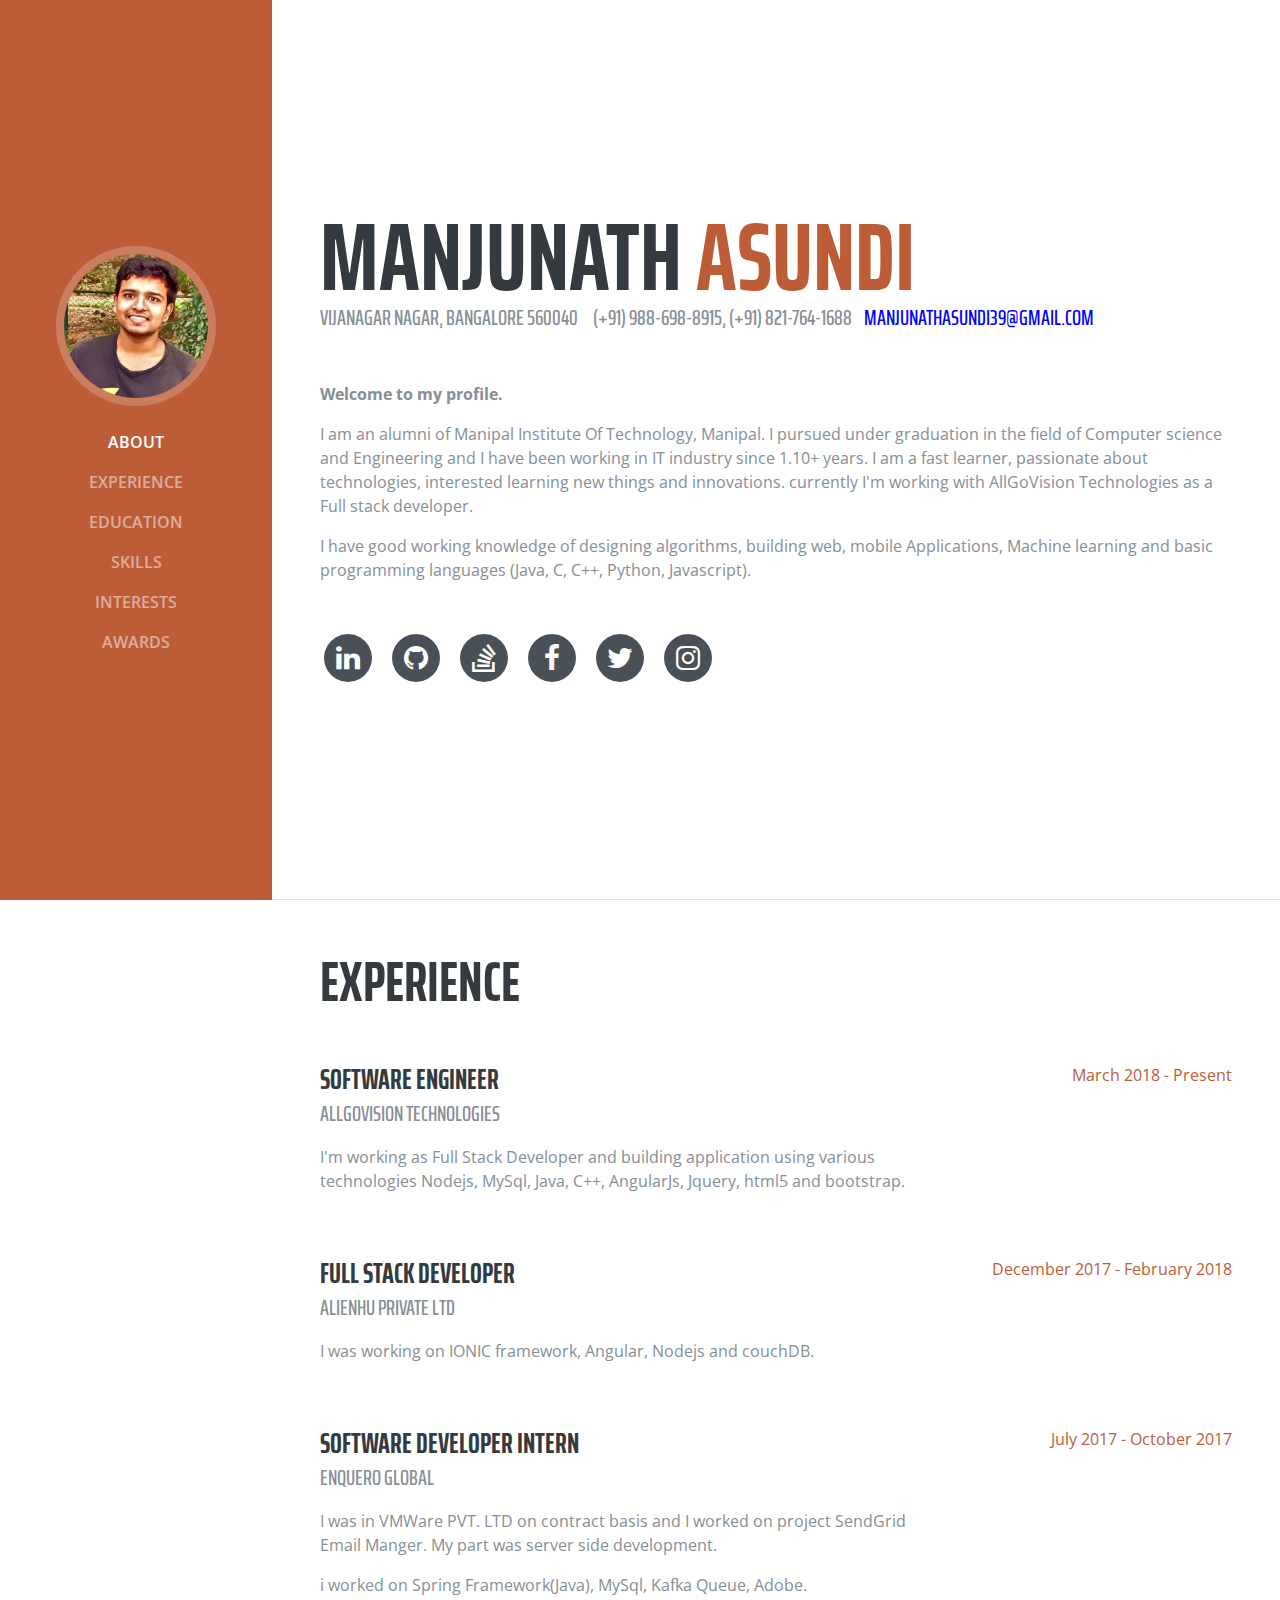
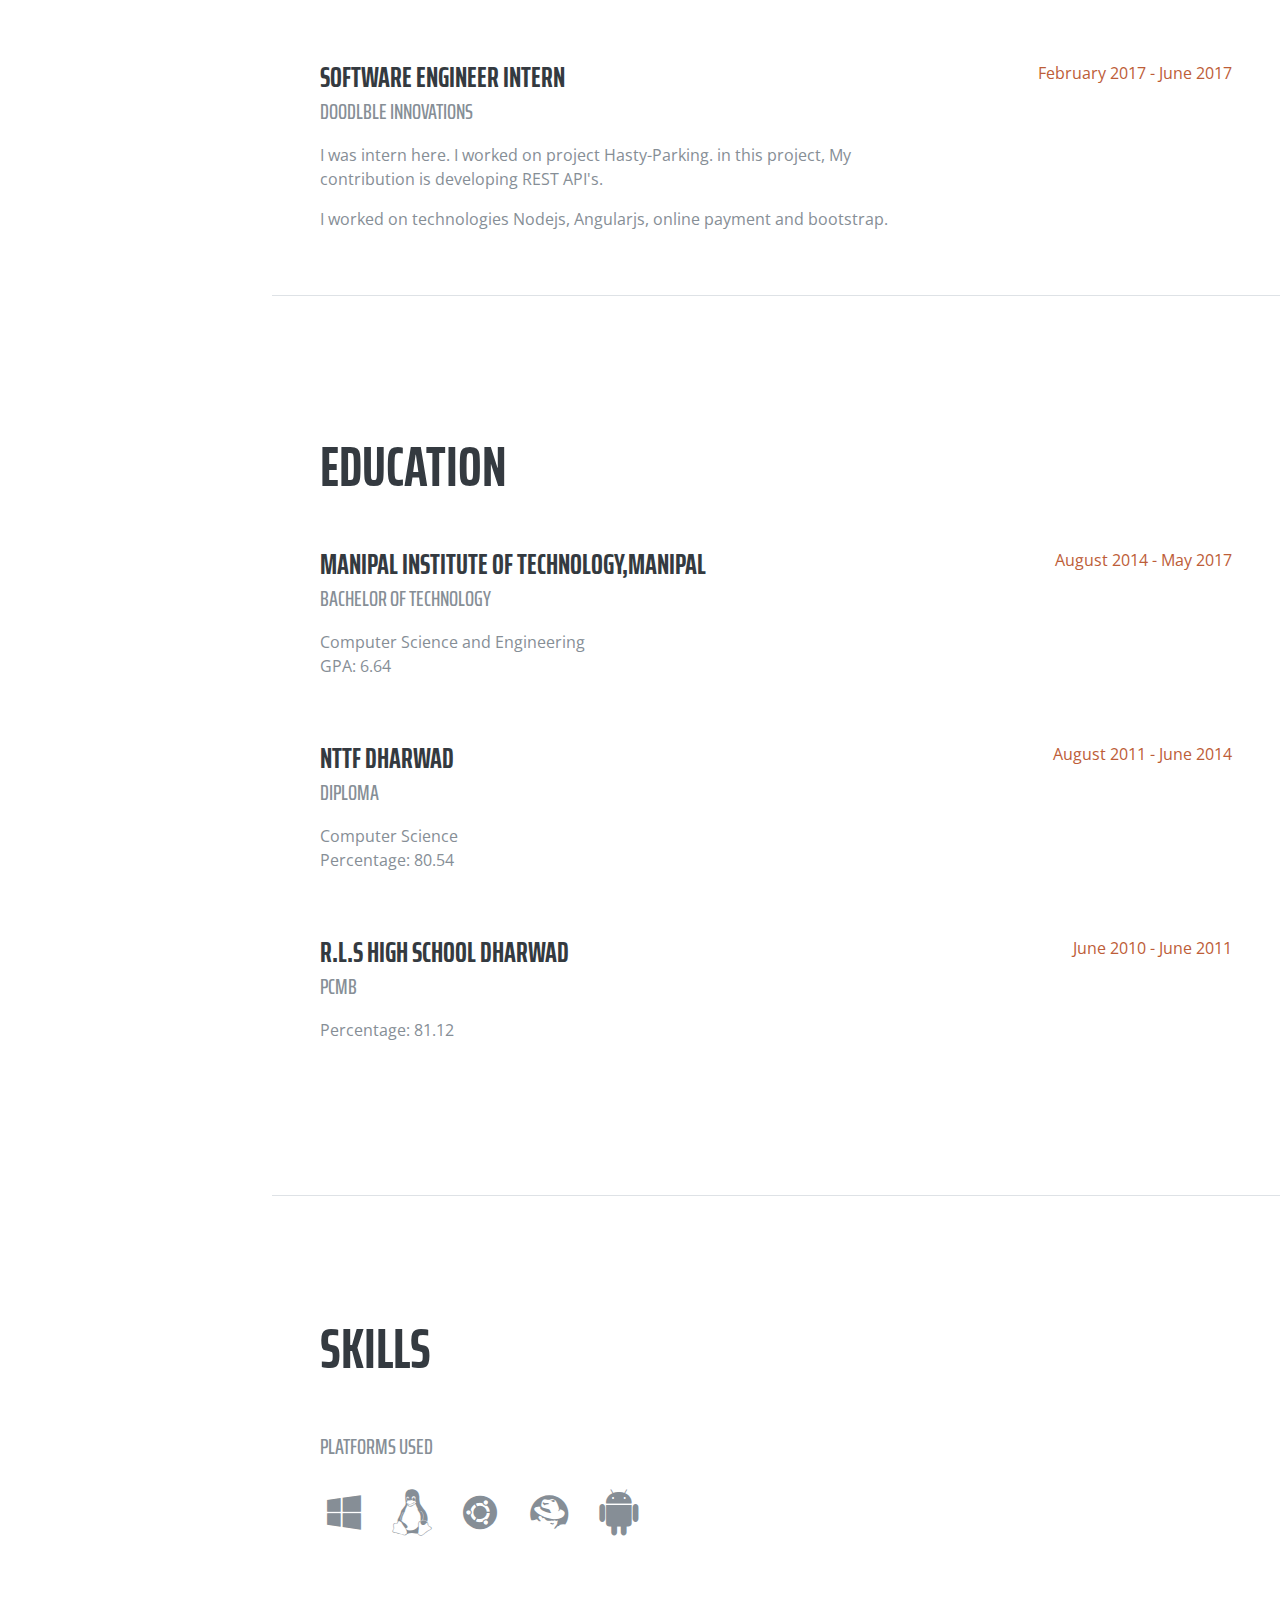
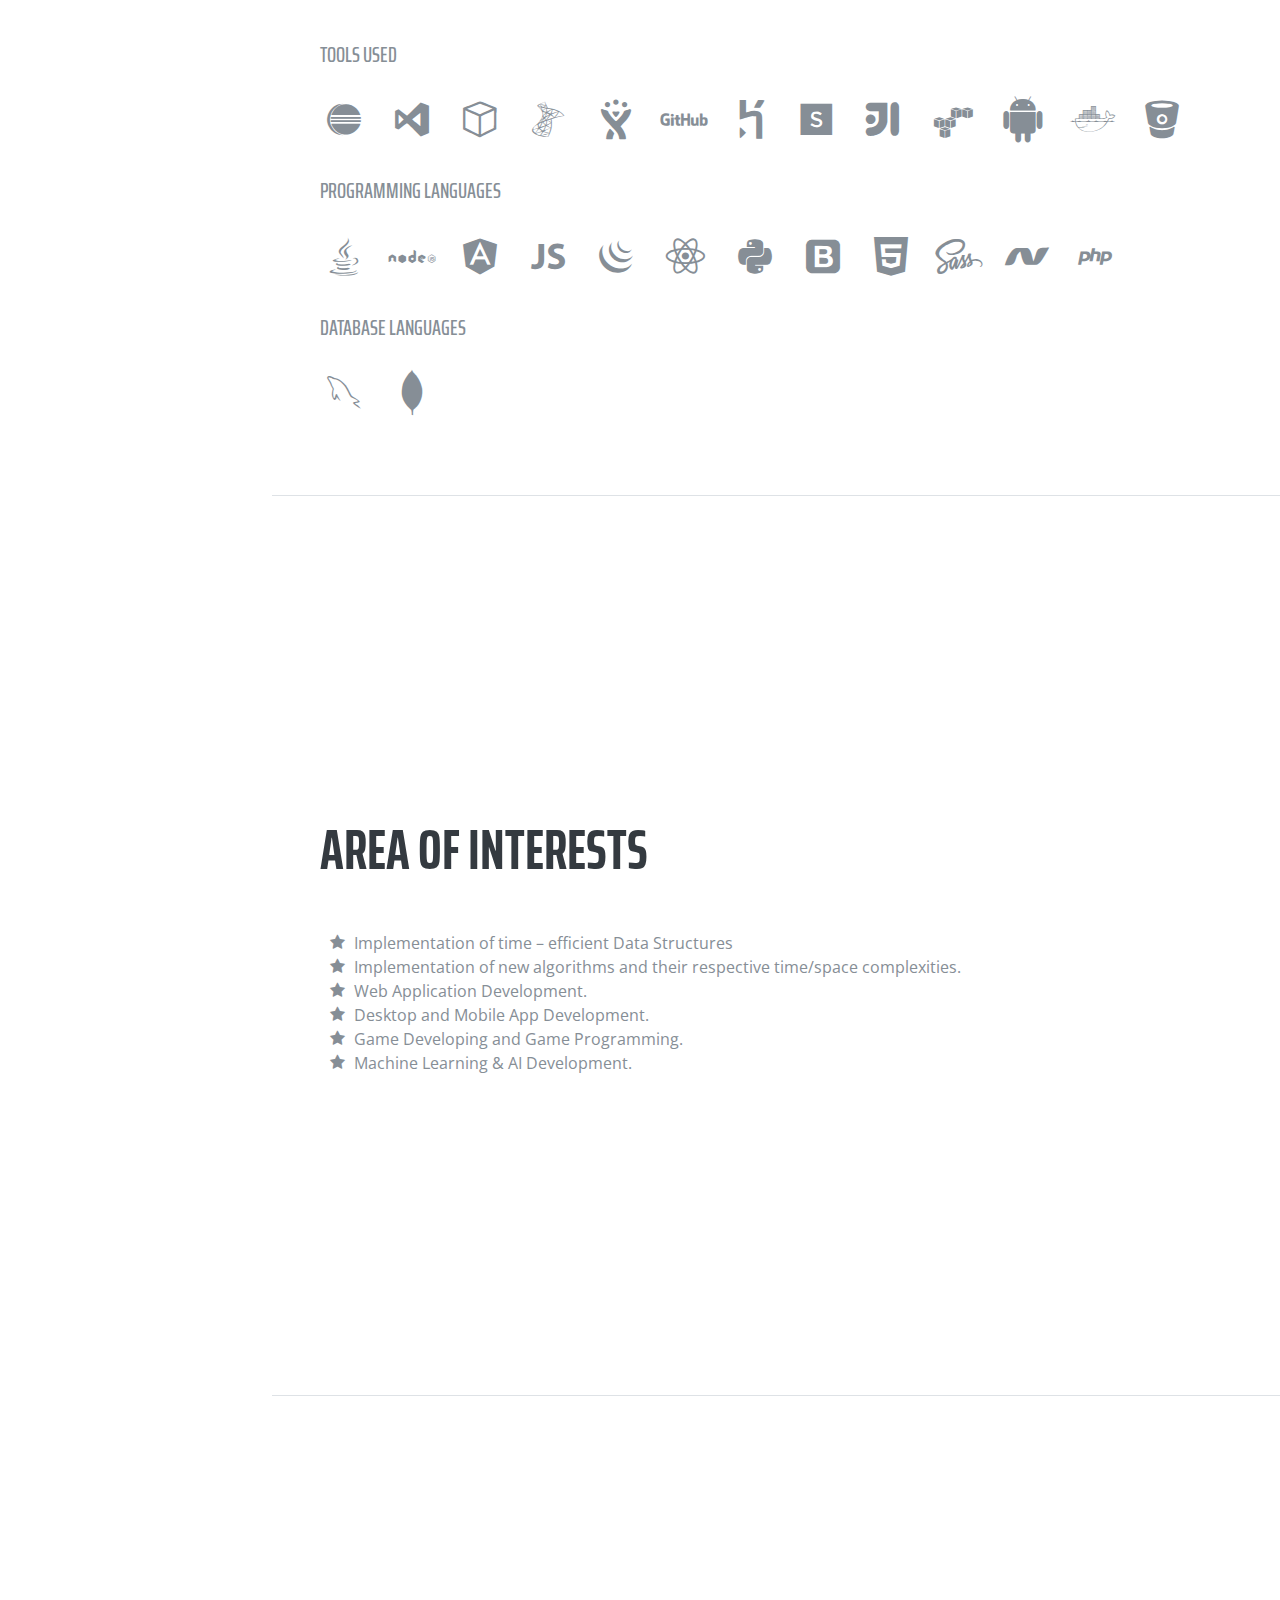
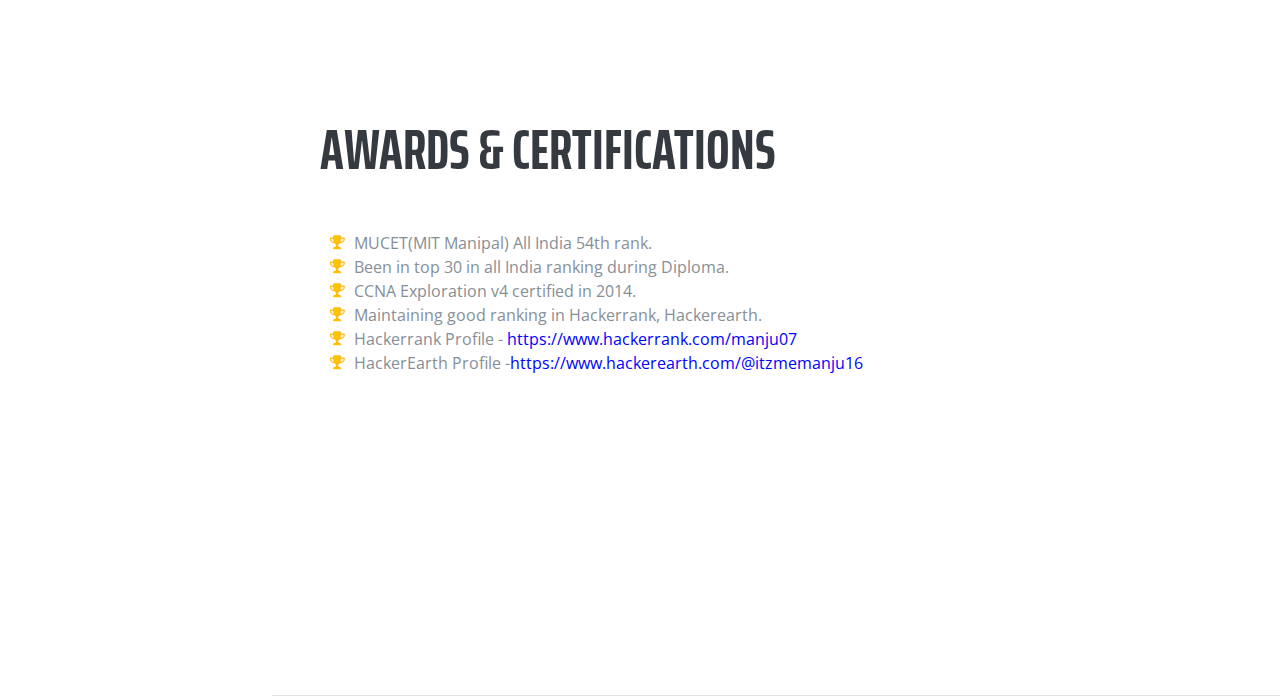
==== index.html @ 839fd89c "Introduction modification." ====
<!DOCTYPE html>
<html lang="en">

<head>

  <meta charset="utf-8">
  <meta name="viewport" content="width=device-width, initial-scale=1, shrink-to-fit=no">
  <meta name="description" content="">
  <meta name="author" content="">

  <title>Manjunath - Asundi</title>
  <link rel="shortcut icon" type="image/x-icon" href="images/profile.jpg" />
  <!-- Bootstrap core CSS -->
  <link href="vendor/bootstrap/css/bootstrap.min.css" rel="stylesheet">

  <!-- Custom fonts for this template -->
  <link href="https://fonts.googleapis.com/css?family=Saira+Extra+Condensed:100,200,300,400,500,600,700,800,900" rel="stylesheet">
  <link href="https://fonts.googleapis.com/css?family=Open+Sans:300,300i,400,400i,600,600i,700,700i,800,800i" rel="stylesheet">
  <link href="vendor/font-awesome/css/font-awesome.min.css" rel="stylesheet">
  <link href="vendor/devicons/css/devicons.min.css" rel="stylesheet">
  <link href="vendor/simple-line-icons/css/simple-line-icons.css" rel="stylesheet">

  <!-- Custom styles for this template -->
  <link href="css/resume.min.css" rel="stylesheet">

</head>

<body id="page-top">

  <nav class="navbar navbar-expand-lg navbar-dark bg-primary fixed-top" id="sideNav">
    <a class="navbar-brand js-scroll-trigger" href="#page-top">

      <span class="d-none d-lg-block">
        <img class="img-fluid img-profile rounded-circle mx-auto mb-2" src="images/profile.jpg" alt="">
      </span>
    </a>
    <button class="navbar-toggler" type="button" data-toggle="collapse" data-target="#navbarSupportedContent" aria-controls="navbarSupportedContent"
      aria-expanded="false" aria-label="Toggle navigation">
      <span class="navbar-toggler-icon"></span>
    </button>
    <div class="collapse navbar-collapse" id="navbarSupportedContent">
      <ul class="navbar-nav">
        <li class="nav-item">
          <a class="nav-link js-scroll-trigger" href="#about">About</a>
        </li>
        <li class="nav-item">
          <a class="nav-link js-scroll-trigger" href="#experience">Experience</a>
        </li>
        <li class="nav-item">
          <a class="nav-link js-scroll-trigger" href="#education">Education</a>
        </li>
        <li class="nav-item">
          <a class="nav-link js-scroll-trigger" href="#skills">Skills</a>
        </li>
        <li class="nav-item">
          <a class="nav-link js-scroll-trigger" href="#interests">Interests</a>
        </li>
        <li class="nav-item">
          <a class="nav-link js-scroll-trigger" href="#awards">Awards</a>
        </li>
      </ul>
    </div>
  </nav>

  <div class="container-fluid p-0">

    <section class="resume-section p-3 p-lg-5 d-flex d-column" id="about">
      <div class="my-auto">
        <h1 class="mb-0">Manjunath
          <span class="text-primary">Asundi</span>
        </h1>
        <div class="subheading mb-5">Vijanagar Nagar, Bangalore 560040 &nbsp;&nbsp;&nbsp; (+91) 988-698-8915, (+91) 821-764-1688
          <a href="mailto:manjunathasundi39@gmail.com">&nbsp;&nbsp;&nbsp;manjunathasundi39@gmail.com</a>
        </div>
        <p class="mb-3">
          <b> Welcome to my profile.</b>
        </p>
        <p class="mb-3">I am an alumni of Manipal Institute Of Technology, Manipal. I pursued under graduation in the field of Computer science and
          Engineering and I have been working in IT industry since 1.10+ years. I am a fast learner, passionate
          about technologies, interested learning new things and innovations. currently I'm working with AllGoVision Technologies
          as a Full stack developer.
        </p>
        <p class="mb-5">I have good working knowledge of designing algorithms, building web, mobile Applications, Machine learning and
          basic programming languages (Java, C, C++, Python, Javascript).
        </p>

        <ul class="list-inline list-social-icons mb-0">
          <li class="list-inline-item">
            <a href="https://www.linkedin.com/in/manju07/" target="_blank">
              <span class="fa-stack fa-lg">
                <i class="fa fa-circle fa-stack-2x"></i>
                <i class="fa fa-linkedin fa-stack-1x fa-inverse"></i>
              </span>
            </a>
          </li>
          <li class="list-inline-item">
            <a href="https://github.com/manju07/" target="_blank">
              <span class="fa-stack fa-lg">
                <i class="fa fa-circle fa-stack-2x"></i>
                <i class="fa fa-github fa-stack-1x fa-inverse"></i>
              </span>
            </a>
          </li>
          <li class="list-inline-item">
            <a href="https://stackoverflow.com/users/4726362/manjunath-asundi" target="_blank">
              <span class="fa-stack fa-lg">
                <i class="fa fa-circle fa-stack-2x"></i>
                <i class="fa fa-stack-overflow fa-stack-1x fa-inverse"></i>
              </span>
            </a>
          </li>
          <li class="list-inline-item">
            <a href="https://www.facebook.com/manju.asundi.07" target="_blank">
              <span class="fa-stack fa-lg">
                <i class="fa fa-circle fa-stack-2x"></i>
                <i class="fa fa-facebook fa-stack-1x fa-inverse"></i>
              </span>
            </a>
          </li>
          <li class="list-inline-item">
            <a href="https://twitter.com/itzmemanju16" target="_blank">
              <span class="fa-stack fa-lg">
                <i class="fa fa-circle fa-stack-2x"></i>
                <i class="fa fa-twitter fa-stack-1x fa-inverse"></i>
              </span>
            </a>
          </li>

          <li class="list-inline-item">
            <a href="https://www.instagram.com/itzmemanju.07" target="_blank">
              <span class="fa-stack fa-lg">
                <i class="fa fa-circle fa-stack-2x"></i>
                <i class="fa fa-instagram fa-stack-1x fa-inverse"></i>
              </span>
            </a>
          </li>
        </ul>
      </div>
    </section>

    <section class="resume-section p-3 p-lg-5 d-flex flex-column" id="experience">
      <div class="my-auto">
        <h2 class="mb-5">Experience</h2>

        <div class="resume-item d-flex flex-column flex-md-row mb-5">
          <div class="resume-content mr-auto">
            <h3 class="mb-0">Software Engineer</h3>
            <div class="subheading mb-3">AllGoVision Technologies</div>
            <p> I'm working as Full Stack Developer and building application using various technologies Nodejs, MySql, Java,
              C++, AngularJs, Jquery, html5 and bootstrap.
            </p>
          </div>
          <div class="resume-date text-md-right">
            <span class="text-primary">March 2018 - Present</span>
          </div>
        </div>

        <div class="resume-item d-flex flex-column flex-md-row mb-5">
          <div class="resume-content mr-auto">
            <h3 class="mb-0">Full Stack Developer</h3>
            <div class="subheading mb-3">AlienHU Private Ltd</div>
            <p>I was working on IONIC framework, Angular, Nodejs and couchDB. </p>
          </div>
          <div class="resume-date text-md-right">
            <span class="text-primary">December 2017 - February 2018</span>
          </div>
        </div>

        <div class="resume-item d-flex flex-column flex-md-row mb-5">
          <div class="resume-content mr-auto">
            <h3 class="mb-0">Software Developer Intern</h3>
            <div class="subheading mb-3">Enquero Global</div>
            <p>I was in VMWare PVT. LTD on contract basis and I worked on project SendGrid Email Manger. My part was server
              side development.</p>
            <p> i worked on Spring Framework(Java), MySql, Kafka Queue, Adobe.</p>
          </div>
          <div class="resume-date text-md-right">
            <span class="text-primary">July 2017 - October 2017</span>
          </div>
        </div>

        <div class="resume-item d-flex flex-column flex-md-row">
          <div class="resume-content mr-auto">
            <h3 class="mb-0">Software Engineer Intern</h3>
            <div class="subheading mb-3">Doodlble Innovations</div>
            <p>I was intern here. I worked on project Hasty-Parking. in this project, My contribution is developing REST API's.
            </p>
            <p> I worked on technologies Nodejs, Angularjs, online payment and bootstrap. </p>
          </div>
          <div class="resume-date text-md-right">
            <span class="text-primary">February 2017 - June 2017</span>
          </div>
        </div>

      </div>

    </section>

    <section class="resume-section p-3 p-lg-5 d-flex flex-column" id="education">
      <div class="my-auto">
        <h2 class="mb-5">Education</h2>

        <div class="resume-item d-flex flex-column flex-md-row mb-5">
          <div class="resume-content mr-auto">
            <h3 class="mb-0">Manipal Institute Of Technology,Manipal</h3>
            <div class="subheading mb-3">Bachelor of Technology</div>
            <div> Computer Science and Engineering</div>
            <p>GPA: 6.64</p>
          </div>
          <div class="resume-date text-md-right">
            <span class="text-primary">August 2014 - May 2017</span>
          </div>
        </div>

        <div class="resume-item d-flex flex-column flex-md-row mb-5">
          <div class="resume-content mr-auto">
            <h3 class="mb-0">NTTF Dharwad</h3>
            <div class="subheading mb-3">Diploma</div>
            <div> Computer Science</div>
            <p>Percentage: 80.54</p>
          </div>
          <div class="resume-date text-md-right">
            <span class="text-primary">August 2011 - June 2014</span>
          </div>
        </div>

        <div class="resume-item d-flex flex-column flex-md-row">
          <div class="resume-content mr-auto">
            <h3 class="mb-0">R.L.S High School Dharwad</h3>
            <div class="subheading mb-3">PCMB</div>
            <p>Percentage: 81.12</p>
          </div>
          <div class="resume-date text-md-right">
            <span class="text-primary">June 2010 - June 2011</span>
          </div>
        </div>
      </div>
    </section>

    <section class="resume-section p-3 p-lg-5 d-flex flex-column" id="skills">
      <div class="my-auto">
        <h2 class="mb-5">Skills</h2>
        <div class="subheading mb-3">Platforms Used</div>
        <ul class="list-inline list-icons">
          <li class="list-inline-item">
            <i class="devicons devicons-windows" title="windows"></i>
          </li>
          <li class="list-inline-item">
            <i class="devicons devicons-linux" title="linux"></i>
          </li>
          <li class="list-inline-item">
            <i class="devicons devicons-ubuntu" title="ubuntu"></i>
          </li>
          <li class="list-inline-item">
            <i class="devicons devicons-redhat" title="redhat"></i>
          </li>
          <li class="list-inline-item">
            <i class="devicons devicons-android" title="android"></i>
          </li>

        </ul>
      </div>

      <div class="subheading mb-3">Tools used</div>
      <ul class="list-inline list-icons">
        <li class="list-inline-item">
          <i class="devicons devicons-eclipse" title="eclipse-oxygen"></i>
        </li>
        <li class="list-inline-item">
          <i class="devicons devicons-visualstudio" title="visualstudio-code"></i>
        </li>
        <li class="list-inline-item">
          <i class="devicons devicons-netbeans" title="netbeans"></i>
        </li>
        <li class="list-inline-item">
          <i class="devicons devicons-msql_server" title="MySql-workbench"></i>
        </li>
        <li class="list-inline-item">
          <i class="devicons devicons-jira" title="atlasian-jira"></i>
        </li>
        <li class="list-inline-item">
          <i class="devicons devicons-github_full" title="github"></i>
        </li>
        <li class="list-inline-item">
          <i class="devicons devicons-heroku" title="heroku"></i>
        </li>
        <li class="list-inline-item">
          <i class="devicons devicons-sublime" title="sublime-Editor"></i>
        </li>
        <li class="list-inline-item">
          <i class="devicons devicons-intellij" title="intellij"></i>
        </li>
        <li class="list-inline-item">
          <i class="devicons devicons-aws" title="Amazon web service"></i>
        </li>
        <li class="list-inline-item">
          <i class="devicons devicons-android" title="Android Studio"></i>
        </li>
        <li class="list-inline-item">
          <i class="devicons devicons-docker" title="docker"></i>
        </li>
        <li class="list-inline-item">
          <i class="devicons devicons-bitbucket" title="bitbucket"></i>
        </li>

      </ul>

      <div class="subheading mb-3">Programming Languages</div>
      <ul class="list-inline list-icons">
        <li class="list-inline-item">
          <i class="devicons devicons-java" title="java"></i>
        </li>
        <li class="list-inline-item">
          <i class="devicons devicons-nodejs" title="nodejs"></i>
        </li>
        <li class="list-inline-item">
          <i class="devicons devicons-angular" title="Angular"></i>
        </li>
        <li class="list-inline-item">
          <i class="devicons devicons-javascript" title="javascript"></i>
        </li>
        <li class="list-inline-item">
          <i class="devicons devicons-jquery" title="jquery"></i>
        </li>
        <li class="list-inline-item">
          <i class="devicons devicons-react" title="react"></i>
        </li>
        <li class="list-inline-item">
          <i class="devicons devicons-python" title="python"></i>
        </li>
        <li class="list-inline-item">
          <i class="devicons devicons-bootstrap" title="bootstrap"></i>
        </li>
        <li class="list-inline-item">
          <i class="devicons devicons-html5" title="html5"></i>
        </li>
        <li class="list-inline-item">
          <i class="devicons devicons-sass" title="sass"></i>
        </li>
        <li class="list-inline-item">
          <i class="devicons devicons-dotnet" title="dotnet"></i>
        </li>
        <li class="list-inline-item">
          <i class="devicons devicons-php" title="php"></i>
        </li>
      </ul>
      <div class="subheading mb-3">Database Languages</div>
      <ul class="list-inline list-icons">

        <li class="list-inline-item">
          <i class="devicons devicons-mysql" title="mysql"></i>
        </li>
        <li class="list-inline-item">
          <i class="devicons devicons-mongodb" title="mongodb"></i>
        </li>
      </ul>
    </section>
  </div>


  <section class="resume-section p-3 p-lg-5 d-flex flex-column" id="interests">
    <div class="my-auto">
      <h2 class="mb-5">Area of Interests</h2>
      <ul class="fa-ul mb-0">
        <li>
          <i class="fa-li fa fa-star"></i>
          Implementation of time – efficient Data Structures
        </li>
        <li>
          <i class="fa-li fa fa-star"></i>
          Implementation of new algorithms and their respective time/space complexities.
        </li>
        <li>
          <i class="fa-li fa fa-star"></i>
          Web Application Development.
        </li>
        <li>
          <i class="fa-li fa fa-star"></i>
          Desktop and Mobile App Development.
        </li>
        <li>
          <i class="fa-li fa fa-star"></i>
          Game Developing and Game Programming.
        </li>
        <li>
          <i class="fa-li fa fa-star"></i>
          Machine Learning &amp; AI Development.
        </li>
      </ul>
    </div>
  </section>

  <section class="resume-section p-3 p-lg-5 d-flex flex-column" id="awards">
    <div class="my-auto">
      <h2 class="mb-5">Awards &amp; Certifications</h2>
      <ul class="fa-ul mb-0">
        <li>
          <i class="fa-li fa fa-trophy text-warning"></i>
          MUCET(MIT Manipal) All India 54th rank. </li>
        <li>
          <i class="fa-li fa fa-trophy text-warning"></i>
          Been in top 30 in all India ranking during Diploma.</li>
        <li>
          <i class="fa-li fa fa-trophy text-warning"></i>
          CCNA Exploration v4 certified in 2014. </li>
        <li>
          <i class="fa-li fa fa-trophy text-warning"></i>
          Maintaining good ranking in Hackerrank, Hackerearth. </li>
        <li>
          <i class="fa-li fa fa-trophy text-warning"></i>
          Hackerrank Profile - ​
          <a href="https://www.hackerrank.com/manju07" target="_blank">https://www.hackerrank.com/manju07</a>
        </li>
        <li>
          <i class="fa-li fa fa-trophy text-warning"></i>
          HackerEarth Profile -
          <a href="https://www.hackerearth.com/@itzmemanju16" target="_blank">​https://www.hackerearth.com/@itzmemanju16</a>
        </li>


      </ul>
    </div>
  </section>

  <!-- Bootstrap core JavaScript -->
  <script src="vendor/jquery/jquery.min.js"></script>
  <script src="vendor/bootstrap/js/bootstrap.bundle.min.js"></script>

  <!-- Plugin JavaScript -->
  <script src="vendor/jquery-easing/jquery.easing.min.js"></script>

  <!-- Custom scripts for this template -->
  <script src="javascripts/resume.min.js"></script>

</body>

</html>
---- vendor/devicons/css/devicons.min.css ----
/*!
 *  Devicons 1.8.0 made by Theodore Vorillas / http://vorillaz.com 
 */

@font-face {
    font-family: devicons;
    src: url(../fonts/devicons.eot?xqxft6);
    src: url(../fonts/devicons.eot?#iefixxqxft6) format("embedded-opentype"), url(../fonts/devicons.woff?xqxft6) format("woff"), url(../fonts/devicons.ttf?xqxft6) format("truetype"), url(../fonts/devicons.svg?xqxft6#devicons) format("svg");
    font-weight: 400;
    font-style: normal
}

.devicons {
    font-family: devicons;
    speak: none;
    font-style: normal;
    font-weight: 400;
    font-variant: normal;
    text-transform: none;
    line-height: 1;
    -webkit-font-smoothing: antialiased;
    -moz-osx-font-smoothing: grayscale
}

.devicons-git:before {
    content: "\e602"
}

.devicons-git_compare:before {
    content: "\e628"
}

.devicons-git_branch:before {
    content: "\e625"
}

.devicons-git_commit:before {
    content: "\e629"
}

.devicons-git_pull_request:before {
    content: "\e626"
}

.devicons-git_merge:before {
    content: "\e627"
}

.devicons-bitbucket:before {
    content: "\e603"
}

.devicons-github_alt:before {
    content: "\e608"
}

.devicons-github_badge:before {
    content: "\e609"
}

.devicons-github:before {
    content: "\e60a"
}

.devicons-github_full:before {
    content: "\e617"
}

.devicons-java:before {
    content: "\e638"
}

.devicons-ruby:before {
    content: "\e639"
}

.devicons-scala:before {
    content: "\e637"
}

.devicons-python:before {
    content: "\e63c"
}

.devicons-go:before {
    content: "\e624"
}

.devicons-ruby_on_rails:before {
    content: "\e63b"
}

.devicons-django:before {
    content: "\e61d"
}

.devicons-markdown:before {
    content: "\e63e"
}

.devicons-php:before {
    content: "\e63d"
}

.devicons-mysql:before {
    content: "\e604"
}

.devicons-streamline:before {
    content: "\e605"
}

.devicons-database:before {
    content: "\e606"
}

.devicons-laravel:before {
    content: "\e63f"
}

.devicons-javascript:before {
    content: "\e64e"
}

.devicons-angular:before {
    content: "\e653"
}

.devicons-backbone:before {
    content: "\e652"
}

.devicons-coffeescript:before {
    content: "\e651"
}

.devicons-jquery:before {
    content: "\e650"
}

.devicons-modernizr:before {
    content: "\e620"
}

.devicons-jquery_ui:before {
    content: "\e654"
}

.devicons-ember:before {
    content: "\e61b"
}

.devicons-dojo:before {
    content: "\e61c"
}

.devicons-nodejs:before {
    content: "\e619"
}

.devicons-nodejs_small:before {
    content: "\e618"
}

.devicons-javascript_shield:before {
    content: "\e64f"
}

.devicons-bootstrap:before {
    content: "\e647"
}

.devicons-sass:before {
    content: "\e64b"
}

.devicons-css3_full:before {
    content: "\e64a"
}

.devicons-css3:before {
    content: "\e649"
}

.devicons-html5:before {
    content: "\e636"
}

.devicons-html5_multimedia:before {
    content: "\e632"
}

.devicons-html5_device_access:before {
    content: "\e633"
}

.devicons-html5_3d_effects:before {
    content: "\e635"
}

.devicons-html5_connectivity:before {
    content: "\e634"
}

.devicons-ghost_small:before {
    content: "\e614"
}

.devicons-ghost:before {
    content: "\e61f"
}

.devicons-magento:before {
    content: "\e640"
}

.devicons-joomla:before {
    content: "\e641"
}

.devicons-jekyll_small:before {
    content: "\e60d"
}

.devicons-drupal:before {
    content: "\e642"
}

.devicons-wordpress:before {
    content: "\e60b"
}

.devicons-grunt:before {
    content: "\e64c"
}

.devicons-bower:before {
    content: "\e64d"
}

.devicons-npm:before {
    content: "\e61e"
}

.devicons-yahoo_small:before {
    content: "\e62b"
}

.devicons-yahoo:before {
    content: "\e615"
}

.devicons-bing_small:before {
    content: "\e600"
}

.devicons-windows:before {
    content: "\e60f"
}

.devicons-linux:before {
    content: "\e612"
}

.devicons-ubuntu:before {
    content: "\e63a"
}

.devicons-android:before {
    content: "\e60e"
}

.devicons-apple:before {
    content: "\e611"
}

.devicons-appstore:before {
    content: "\e613"
}

.devicons-phonegap:before {
    content: "\e630"
}

.devicons-blackberry:before {
    content: "\e623"
}

.devicons-stackoverflow:before {
    content: "\e610"
}

.devicons-techcrunch:before {
    content: "\e62c"
}

.devicons-codrops:before {
    content: "\e62f"
}

.devicons-css_tricks:before {
    content: "\e601"
}

.devicons-smashing_magazine:before {
    content: "\e62d"
}

.devicons-netmagazine:before {
    content: "\e62e"
}

.devicons-codepen:before {
    content: "\e616"
}

.devicons-cssdeck:before {
    content: "\e62a"
}

.devicons-hackernews:before {
    content: "\e61a"
}

.devicons-dropbox:before {
    content: "\e607"
}

.devicons-google_drive:before {
    content: "\e631"
}

.devicons-visualstudio:before {
    content: "\e60c"
}

.devicons-unity_small:before {
    content: "\e621"
}

.devicons-raspberry_pi:before {
    content: "\e622"
}

.devicons-chrome:before {
    content: "\e643"
}

.devicons-ie:before {
    content: "\e644"
}

.devicons-firefox:before {
    content: "\e645"
}

.devicons-opera:before {
    content: "\e646"
}

.devicons-safari:before {
    content: "\e648"
}

.devicons-swift:before {
    content: "\e655"
}

.devicons-symfony:before {
    content: "\e656"
}

.devicons-symfony_badge:before {
    content: "\e657"
}

.devicons-less:before {
    content: "\e658"
}

.devicons-stylus:before {
    content: "\e659"
}

.devicons-trello:before {
    content: "\e65a"
}

.devicons-atlassian:before {
    content: "\e65b"
}

.devicons-jira:before {
    content: "\e65c"
}

.devicons-envato:before {
    content: "\e65d"
}

.devicons-snap_svg:before {
    content: "\e65e"
}

.devicons-raphael:before {
    content: "\e65f"
}

.devicons-google_analytics:before {
    content: "\e660"
}

.devicons-compass:before {
    content: "\e661"
}

.devicons-onedrive:before {
    content: "\e662"
}

.devicons-gulp:before {
    content: "\e663"
}

.devicons-atom:before {
    content: "\e664"
}

.devicons-cisco:before {
    content: "\e665"
}

.devicons-nancy:before {
    content: "\e666"
}

.devicons-clojure:before {
    content: "\e668"
}

.devicons-clojure_alt:before {
    content: "\e66a"
}

.devicons-perl:before {
    content: "\e669"
}

.devicons-celluloid:before {
    content: "\e66b"
}

.devicons-w3c:before {
    content: "\e66c"
}

.devicons-redis:before {
    content: "\e66d"
}

.devicons-postgresql:before {
    content: "\e66e"
}

.devicons-webplatform:before {
    content: "\e66f"
}

.devicons-jenkins:before {
    content: "\e667"
}

.devicons-requirejs:before {
    content: "\e670"
}

.devicons-opensource:before {
    content: "\e671"
}

.devicons-typo3:before {
    content: "\e672"
}

.devicons-uikit:before {
    content: "\e673"
}

.devicons-doctrine:before {
    content: "\e674"
}

.devicons-groovy:before {
    content: "\e675"
}

.devicons-nginx:before {
    content: "\e676"
}

.devicons-haskell:before {
    content: "\e677"
}

.devicons-zend:before {
    content: "\e678"
}

.devicons-gnu:before {
    content: "\e679"
}

.devicons-yeoman:before {
    content: "\e67a"
}

.devicons-heroku:before {
    content: "\e67b"
}

.devicons-debian:before {
    content: "\e67d"
}

.devicons-travis:before {
    content: "\e67e"
}

.devicons-dotnet:before {
    content: "\e67f"
}

.devicons-codeigniter:before {
    content: "\e680"
}

.devicons-javascript_badge:before {
    content: "\e681"
}

.devicons-yii:before {
    content: "\e682"
}

.devicons-msql_server:before {
    content: "\e67c"
}

.devicons-composer:before {
    content: "\e683"
}

.devicons-krakenjs_badge:before {
    content: "\e684"
}

.devicons-krakenjs:before {
    content: "\e685"
}

.devicons-mozilla:before {
    content: "\e686"
}

.devicons-firebase:before {
    content: "\e687"
}

.devicons-sizzlejs:before {
    content: "\e688"
}

.devicons-creativecommons:before {
    content: "\e689"
}

.devicons-creativecommons_badge:before {
    content: "\e68a"
}

.devicons-mitlicence:before {
    content: "\e68b"
}

.devicons-senchatouch:before {
    content: "\e68c"
}

.devicons-bugsense:before {
    content: "\e68d"
}

.devicons-extjs:before {
    content: "\e68e"
}

.devicons-mootools_badge:before {
    content: "\e68f"
}

.devicons-mootools:before {
    content: "\e690"
}

.devicons-ruby_rough:before {
    content: "\e691"
}

.devicons-komodo:before {
    content: "\e692"
}

.devicons-coda:before {
    content: "\e693"
}

.devicons-bintray:before {
    content: "\e694"
}

.devicons-terminal:before {
    content: "\e695"
}

.devicons-code:before {
    content: "\e696"
}

.devicons-responsive:before {
    content: "\e697"
}

.devicons-dart:before {
    content: "\e698"
}

.devicons-aptana:before {
    content: "\e699"
}

.devicons-mailchimp:before {
    content: "\e69a"
}

.devicons-netbeans:before {
    content: "\e69b"
}

.devicons-dreamweaver:before {
    content: "\e69c"
}

.devicons-brackets:before {
    content: "\e69d"
}

.devicons-eclipse:before {
    content: "\e69e"
}

.devicons-cloud9:before {
    content: "\e69f"
}

.devicons-scrum:before {
    content: "\e6a0"
}

.devicons-prolog:before {
    content: "\e6a1"
}

.devicons-terminal_badge:before {
    content: "\e6a2"
}

.devicons-code_badge:before {
    content: "\e6a3"
}

.devicons-mongodb:before {
    content: "\e6a4"
}

.devicons-meteor:before {
    content: "\e6a5"
}

.devicons-meteorfull:before {
    content: "\e6a6"
}

.devicons-fsharp:before {
    content: "\e6a7"
}

.devicons-rust:before {
    content: "\e6a8"
}

.devicons-ionic:before {
    content: "\e6a9"
}

.devicons-sublime:before {
    content: "\e6aa"
}

.devicons-appcelerator:before {
    content: "\e6ab"
}

.devicons-asterisk:before {
    content: "\e6ac"
}

.devicons-aws:before {
    content: "\e6ad"
}

.devicons-digital-ocean:before {
    content: "\e6ae"
}

.devicons-dlang:before {
    content: "\e6af"
}

.devicons-docker:before {
    content: "\e6b0"
}

.devicons-erlang:before {
    content: "\e6b1"
}

.devicons-google-cloud-platform:before {
    content: "\e6b2"
}

.devicons-grails:before {
    content: "\e6b3"
}

.devicons-illustrator:before {
    content: "\e6b4"
}

.devicons-intellij:before {
    content: "\e6b5"
}

.devicons-materializecss:before {
    content: "\e6b6"
}

.devicons-openshift:before {
    content: "\e6b7"
}

.devicons-photoshop:before {
    content: "\e6b8"
}

.devicons-rackspace:before {
    content: "\e6b9"
}

.devicons-react:before {
    content: "\e6ba"
}

.devicons-redhat:before {
    content: "\e6bb"
}

.devicons-scriptcs:before {
    content: "\e6bc"
}

.devicons-sqllite:before {
    content: "\e6c4"
}

.devicons-vim:before {
    content: "\e6c5"
}
---- vendor/simple-line-icons/css/simple-line-icons.css ----
@font-face {
  font-family: 'simple-line-icons';
  src: url('../fonts/Simple-Line-Icons.eot?v=2.4.0');
  src: url('../fonts/Simple-Line-Icons.eot?v=2.4.0#iefix') format('embedded-opentype'), url('../fonts/Simple-Line-Icons.woff2?v=2.4.0') format('woff2'), url('../fonts/Simple-Line-Icons.ttf?v=2.4.0') format('truetype'), url('../fonts/Simple-Line-Icons.woff?v=2.4.0') format('woff'), url('../fonts/Simple-Line-Icons.svg?v=2.4.0#simple-line-icons') format('svg');
  font-weight: normal;
  font-style: normal;
}
/*
 Use the following CSS code if you want to have a class per icon.
 Instead of a list of all class selectors, you can use the generic [class*="icon-"] selector, but it's slower:
*/
.icon-user,
.icon-people,
.icon-user-female,
.icon-user-follow,
.icon-user-following,
.icon-user-unfollow,
.icon-login,
.icon-logout,
.icon-emotsmile,
.icon-phone,
.icon-call-end,
.icon-call-in,
.icon-call-out,
.icon-map,
.icon-location-pin,
.icon-direction,
.icon-directions,
.icon-compass,
.icon-layers,
.icon-menu,
.icon-list,
.icon-options-vertical,
.icon-options,
.icon-arrow-down,
.icon-arrow-left,
.icon-arrow-right,
.icon-arrow-up,
.icon-arrow-up-circle,
.icon-arrow-left-circle,
.icon-arrow-right-circle,
.icon-arrow-down-circle,
.icon-check,
.icon-clock,
.icon-plus,
.icon-minus,
.icon-close,
.icon-event,
.icon-exclamation,
.icon-organization,
.icon-trophy,
.icon-screen-smartphone,
.icon-screen-desktop,
.icon-plane,
.icon-notebook,
.icon-mustache,
.icon-mouse,
.icon-magnet,
.icon-energy,
.icon-disc,
.icon-cursor,
.icon-cursor-move,
.icon-crop,
.icon-chemistry,
.icon-speedometer,
.icon-shield,
.icon-screen-tablet,
.icon-magic-wand,
.icon-hourglass,
.icon-graduation,
.icon-ghost,
.icon-game-controller,
.icon-fire,
.icon-eyeglass,
.icon-envelope-open,
.icon-envelope-letter,
.icon-bell,
.icon-badge,
.icon-anchor,
.icon-wallet,
.icon-vector,
.icon-speech,
.icon-puzzle,
.icon-printer,
.icon-present,
.icon-playlist,
.icon-pin,
.icon-picture,
.icon-handbag,
.icon-globe-alt,
.icon-globe,
.icon-folder-alt,
.icon-folder,
.icon-film,
.icon-feed,
.icon-drop,
.icon-drawer,
.icon-docs,
.icon-doc,
.icon-diamond,
.icon-cup,
.icon-calculator,
.icon-bubbles,
.icon-briefcase,
.icon-book-open,
.icon-basket-loaded,
.icon-basket,
.icon-bag,
.icon-action-undo,
.icon-action-redo,
.icon-wrench,
.icon-umbrella,
.icon-trash,
.icon-tag,
.icon-support,
.icon-frame,
.icon-size-fullscreen,
.icon-size-actual,
.icon-shuffle,
.icon-share-alt,
.icon-share,
.icon-rocket,
.icon-question,
.icon-pie-chart,
.icon-pencil,
.icon-note,
.icon-loop,
.icon-home,
.icon-grid,
.icon-graph,
.icon-microphone,
.icon-music-tone-alt,
.icon-music-tone,
.icon-earphones-alt,
.icon-earphones,
.icon-equalizer,
.icon-like,
.icon-dislike,
.icon-control-start,
.icon-control-rewind,
.icon-control-play,
.icon-control-pause,
.icon-control-forward,
.icon-control-end,
.icon-volume-1,
.icon-volume-2,
.icon-volume-off,
.icon-calendar,
.icon-bulb,
.icon-chart,
.icon-ban,
.icon-bubble,
.icon-camrecorder,
.icon-camera,
.icon-cloud-download,
.icon-cloud-upload,
.icon-envelope,
.icon-eye,
.icon-flag,
.icon-heart,
.icon-info,
.icon-key,
.icon-link,
.icon-lock,
.icon-lock-open,
.icon-magnifier,
.icon-magnifier-add,
.icon-magnifier-remove,
.icon-paper-clip,
.icon-paper-plane,
.icon-power,
.icon-refresh,
.icon-reload,
.icon-settings,
.icon-star,
.icon-symbol-female,
.icon-symbol-male,
.icon-target,
.icon-credit-card,
.icon-paypal,
.icon-social-tumblr,
.icon-social-twitter,
.icon-social-facebook,
.icon-social-instagram,
.icon-social-linkedin,
.icon-social-pinterest,
.icon-social-github,
.icon-social-google,
.icon-social-reddit,
.icon-social-skype,
.icon-social-dribbble,
.icon-social-behance,
.icon-social-foursqare,
.icon-social-soundcloud,
.icon-social-spotify,
.icon-social-stumbleupon,
.icon-social-youtube,
.icon-social-dropbox,
.icon-social-vkontakte,
.icon-social-steam {
  font-family: 'simple-line-icons';
  speak: none;
  font-style: normal;
  font-weight: normal;
  font-variant: normal;
  text-transform: none;
  line-height: 1;
  /* Better Font Rendering =========== */
  -webkit-font-smoothing: antialiased;
  -moz-osx-font-smoothing: grayscale;
}
.icon-user:before {
  content: "\e005";
}
.icon-people:before {
  content: "\e001";
}
.icon-user-female:before {
  content: "\e000";
}
.icon-user-follow:before {
  content: "\e002";
}
.icon-user-following:before {
  content: "\e003";
}
.icon-user-unfollow:before {
  content: "\e004";
}
.icon-login:before {
  content: "\e066";
}
.icon-logout:before {
  content: "\e065";
}
.icon-emotsmile:before {
  content: "\e021";
}
.icon-phone:before {
  content: "\e600";
}
.icon-call-end:before {
  content: "\e048";
}
.icon-call-in:before {
  content: "\e047";
}
.icon-call-out:before {
  content: "\e046";
}
.icon-map:before {
  content: "\e033";
}
.icon-location-pin:before {
  content: "\e096";
}
.icon-direction:before {
  content: "\e042";
}
.icon-directions:before {
  content: "\e041";
}
.icon-compass:before {
  content: "\e045";
}
.icon-layers:before {
  content: "\e034";
}
.icon-menu:before {
  content: "\e601";
}
.icon-list:before {
  content: "\e067";
}
.icon-options-vertical:before {
  content: "\e602";
}
.icon-options:before {
  content: "\e603";
}
.icon-arrow-down:before {
  content: "\e604";
}
.icon-arrow-left:before {
  content: "\e605";
}
.icon-arrow-right:before {
  content: "\e606";
}
.icon-arrow-up:before {
  content: "\e607";
}
.icon-arrow-up-circle:before {
  content: "\e078";
}
.icon-arrow-left-circle:before {
  content: "\e07a";
}
.icon-arrow-right-circle:before {
  content: "\e079";
}
.icon-arrow-down-circle:before {
  content: "\e07b";
}
.icon-check:before {
  content: "\e080";
}
.icon-clock:before {
  content: "\e081";
}
.icon-plus:before {
  content: "\e095";
}
.icon-minus:before {
  content: "\e615";
}
.icon-close:before {
  content: "\e082";
}
.icon-event:before {
  content: "\e619";
}
.icon-exclamation:before {
  content: "\e617";
}
.icon-organization:before {
  content: "\e616";
}
.icon-trophy:before {
  content: "\e006";
}
.icon-screen-smartphone:before {
  content: "\e010";
}
.icon-screen-desktop:before {
  content: "\e011";
}
.icon-plane:before {
  content: "\e012";
}
.icon-notebook:before {
  content: "\e013";
}
.icon-mustache:before {
  content: "\e014";
}
.icon-mouse:before {
  content: "\e015";
}
.icon-magnet:before {
  content: "\e016";
}
.icon-energy:before {
  content: "\e020";
}
.icon-disc:before {
  content: "\e022";
}
.icon-cursor:before {
  content: "\e06e";
}
.icon-cursor-move:before {
  content: "\e023";
}
.icon-crop:before {
  content: "\e024";
}
.icon-chemistry:before {
  content: "\e026";
}
.icon-speedometer:before {
  content: "\e007";
}
.icon-shield:before {
  content: "\e00e";
}
.icon-screen-tablet:before {
  content: "\e00f";
}
.icon-magic-wand:before {
  content: "\e017";
}
.icon-hourglass:before {
  content: "\e018";
}
.icon-graduation:before {
  content: "\e019";
}
.icon-ghost:before {
  content: "\e01a";
}
.icon-game-controller:before {
  content: "\e01b";
}
.icon-fire:before {
  content: "\e01c";
}
.icon-eyeglass:before {
  content: "\e01d";
}
.icon-envelope-open:before {
  content: "\e01e";
}
.icon-envelope-letter:before {
  content: "\e01f";
}
.icon-bell:before {
  content: "\e027";
}
.icon-badge:before {
  content: "\e028";
}
.icon-anchor:before {
  content: "\e029";
}
.icon-wallet:before {
  content: "\e02a";
}
.icon-vector:before {
  content: "\e02b";
}
.icon-speech:before {
  content: "\e02c";
}
.icon-puzzle:before {
  content: "\e02d";
}
.icon-printer:before {
  content: "\e02e";
}
.icon-present:before {
  content: "\e02f";
}
.icon-playlist:before {
  content: "\e030";
}
.icon-pin:before {
  content: "\e031";
}
.icon-picture:before {
  content: "\e032";
}
.icon-handbag:before {
  content: "\e035";
}
.icon-globe-alt:before {
  content: "\e036";
}
.icon-globe:before {
  content: "\e037";
}
.icon-folder-alt:before {
  content: "\e039";
}
.icon-folder:before {
  content: "\e089";
}
.icon-film:before {
  content: "\e03a";
}
.icon-feed:before {
  content: "\e03b";
}
.icon-drop:before {
  content: "\e03e";
}
.icon-drawer:before {
  content: "\e03f";
}
.icon-docs:before {
  content: "\e040";
}
.icon-doc:before {
  content: "\e085";
}
.icon-diamond:before {
  content: "\e043";
}
.icon-cup:before {
  content: "\e044";
}
.icon-calculator:before {
  content: "\e049";
}
.icon-bubbles:before {
  content: "\e04a";
}
.icon-briefcase:before {
  content: "\e04b";
}
.icon-book-open:before {
  content: "\e04c";
}
.icon-basket-loaded:before {
  content: "\e04d";
}
.icon-basket:before {
  content: "\e04e";
}
.icon-bag:before {
  content: "\e04f";
}
.icon-action-undo:before {
  content: "\e050";
}
.icon-action-redo:before {
  content: "\e051";
}
.icon-wrench:before {
  content: "\e052";
}
.icon-umbrella:before {
  content: "\e053";
}
.icon-trash:before {
  content: "\e054";
}
.icon-tag:before {
  content: "\e055";
}
.icon-support:before {
  content: "\e056";
}
.icon-frame:before {
  content: "\e038";
}
.icon-size-fullscreen:before {
  content: "\e057";
}
.icon-size-actual:before {
  content: "\e058";
}
.icon-shuffle:before {
  content: "\e059";
}
.icon-share-alt:before {
  content: "\e05a";
}
.icon-share:before {
  content: "\e05b";
}
.icon-rocket:before {
  content: "\e05c";
}
.icon-question:before {
  content: "\e05d";
}
.icon-pie-chart:before {
  content: "\e05e";
}
.icon-pencil:before {
  content: "\e05f";
}
.icon-note:before {
  content: "\e060";
}
.icon-loop:before {
  content: "\e064";
}
.icon-home:before {
  content: "\e069";
}
.icon-grid:before {
  content: "\e06a";
}
.icon-graph:before {
  content: "\e06b";
}
.icon-microphone:before {
  content: "\e063";
}
.icon-music-tone-alt:before {
  content: "\e061";
}
.icon-music-tone:before {
  content: "\e062";
}
.icon-earphones-alt:before {
  content: "\e03c";
}
.icon-earphones:before {
  content: "\e03d";
}
.icon-equalizer:before {
  content: "\e06c";
}
.icon-like:before {
  content: "\e068";
}
.icon-dislike:before {
  content: "\e06d";
}
.icon-control-start:before {
  content: "\e06f";
}
.icon-control-rewind:before {
  content: "\e070";
}
.icon-control-play:before {
  content: "\e071";
}
.icon-control-pause:before {
  content: "\e072";
}
.icon-control-forward:before {
  content: "\e073";
}
.icon-control-end:before {
  content: "\e074";
}
.icon-volume-1:before {
  content: "\e09f";
}
.icon-volume-2:before {
  content: "\e0a0";
}
.icon-volume-off:before {
  content: "\e0a1";
}
.icon-calendar:before {
  content: "\e075";
}
.icon-bulb:before {
  content: "\e076";
}
.icon-chart:before {
  content: "\e077";
}
.icon-ban:before {
  content: "\e07c";
}
.icon-bubble:before {
  content: "\e07d";
}
.icon-camrecorder:before {
  content: "\e07e";
}
.icon-camera:before {
  content: "\e07f";
}
.icon-cloud-download:before {
  content: "\e083";
}
.icon-cloud-upload:before {
  content: "\e084";
}
.icon-envelope:before {
  content: "\e086";
}
.icon-eye:before {
  content: "\e087";
}
.icon-flag:before {
  content: "\e088";
}
.icon-heart:before {
  content: "\e08a";
}
.icon-info:before {
  content: "\e08b";
}
.icon-key:before {
  content: "\e08c";
}
.icon-link:before {
  content: "\e08d";
}
.icon-lock:before {
  content: "\e08e";
}
.icon-lock-open:before {
  content: "\e08f";
}
.icon-magnifier:before {
  content: "\e090";
}
.icon-magnifier-add:before {
  content: "\e091";
}
.icon-magnifier-remove:before {
  content: "\e092";
}
.icon-paper-clip:before {
  content: "\e093";
}
.icon-paper-plane:before {
  content: "\e094";
}
.icon-power:before {
  content: "\e097";
}
.icon-refresh:before {
  content: "\e098";
}
.icon-reload:before {
  content: "\e099";
}
.icon-settings:before {
  content: "\e09a";
}
.icon-star:before {
  content: "\e09b";
}
.icon-symbol-female:before {
  content: "\e09c";
}
.icon-symbol-male:before {
  content: "\e09d";
}
.icon-target:before {
  content: "\e09e";
}
.icon-credit-card:before {
  content: "\e025";
}
.icon-paypal:before {
  content: "\e608";
}
.icon-social-tumblr:before {
  content: "\e00a";
}
.icon-social-twitter:before {
  content: "\e009";
}
.icon-social-facebook:before {
  content: "\e00b";
}
.icon-social-instagram:before {
  content: "\e609";
}
.icon-social-linkedin:before {
  content: "\e60a";
}
.icon-social-pinterest:before {
  content: "\e60b";
}
.icon-social-github:before {
  content: "\e60c";
}
.icon-social-google:before {
  content: "\e60d";
}
.icon-social-reddit:before {
  content: "\e60e";
}
.icon-social-skype:before {
  content: "\e60f";
}
.icon-social-dribbble:before {
  content: "\e00d";
}
.icon-social-behance:before {
  content: "\e610";
}
.icon-social-foursqare:before {
  content: "\e611";
}
.icon-social-soundcloud:before {
  content: "\e612";
}
.icon-social-spotify:before {
  content: "\e613";
}
.icon-social-stumbleupon:before {
  content: "\e614";
}
.icon-social-youtube:before {
  content: "\e008";
}
.icon-social-dropbox:before {
  content: "\e00c";
}
.icon-social-vkontakte:before {
  content: "\e618";
}
.icon-social-steam:before {
  content: "\e620";
}
---- css/resume.min.css ----
body {
    font-family: 'Open Sans', serif;
    padding-top: 54px;
    color: #868e96
}

@media (min-width:992px) {
    body {
        padding-top: 0;
        padding-left: 17rem
    }
}

h1,
h2,
h3,
h4,
h5,
h6 {
    font-family: 'Saira Extra Condensed', serif;
    font-weight: 700;
    text-transform: uppercase;
    color: #343a40
}

h1 {
    font-size: 6rem;
    line-height: 5.5rem
}

h2 {
    font-size: 3.5rem
}

.subheading {
    text-transform: uppercase;
    font-weight: 500;
    font-family: 'Saira Extra Condensed', serif;
    font-size: 1.35rem
}

.list-social-icons a {
    color: #495057
}

.list-social-icons a:hover {
    color: #A00Eff
}

.list-social-icons a .fa-lg {
    font-size: 1.75rem
}

.list-icons {
    font-size: 3rem
}

.list-icons .list-inline-item i:hover {
    color: #A00Eff
}

#sideNav .navbar-nav .nav-item .nav-link {
    font-weight: 600;
    text-transform: uppercase
}

@media (min-width:992px) {
    #sideNav {
        text-align: center;
        position: fixed;
        top: 0;
        left: 0;
        display: flex;
        flex-direction: column;
        width: 17rem;
        height: 100vh
    }
    #sideNav .navbar-brand {
        display: flex;
        margin: auto auto 0;
        padding: .5rem
    }
    #sideNav .navbar-brand .img-profile {
        max-width: 10rem;
        max-height: 10rem;
        border: .5rem solid rgba(255, 255, 255, .2)
    }
    #sideNav .navbar-collapse {
        display: flex;
        align-items: flex-start;
        flex-grow: 0;
        width: 100%;
        margin-bottom: auto
    }
    #sideNav .navbar-collapse .navbar-nav {
        flex-direction: column;
        width: 100%
    }
    #sideNav .navbar-collapse .navbar-nav .nav-item {
        display: block
    }
    #sideNav .navbar-collapse .navbar-nav .nav-item .nav-link {
        display: block
    }
}

section.resume-section {
    border-bottom: 1px solid #dee2e6;
    padding-top: 5rem !important;
    padding-bottom: 5rem !important
}

section.resume-section .resume-item .resume-date {
    min-width: none
}

@media (min-width:768px) {
    section.resume-section {
        min-height: 100vh
    }
    section.resume-section .resume-item .resume-date {
        min-width: 18rem
    }
}

@media (min-width:992px) {
    section.resume-section {
        padding-top: 3rem !important;
        padding-bottom: 3rem !important
    }
}

.bg-primary {
    background-color: #bd5d38 !important
}

.text-primary {
    color: #bd5d38 !important
}

a {
    color: #0000FF
}

a:active,
a:focus,
a:hover {
    color: #824027
}
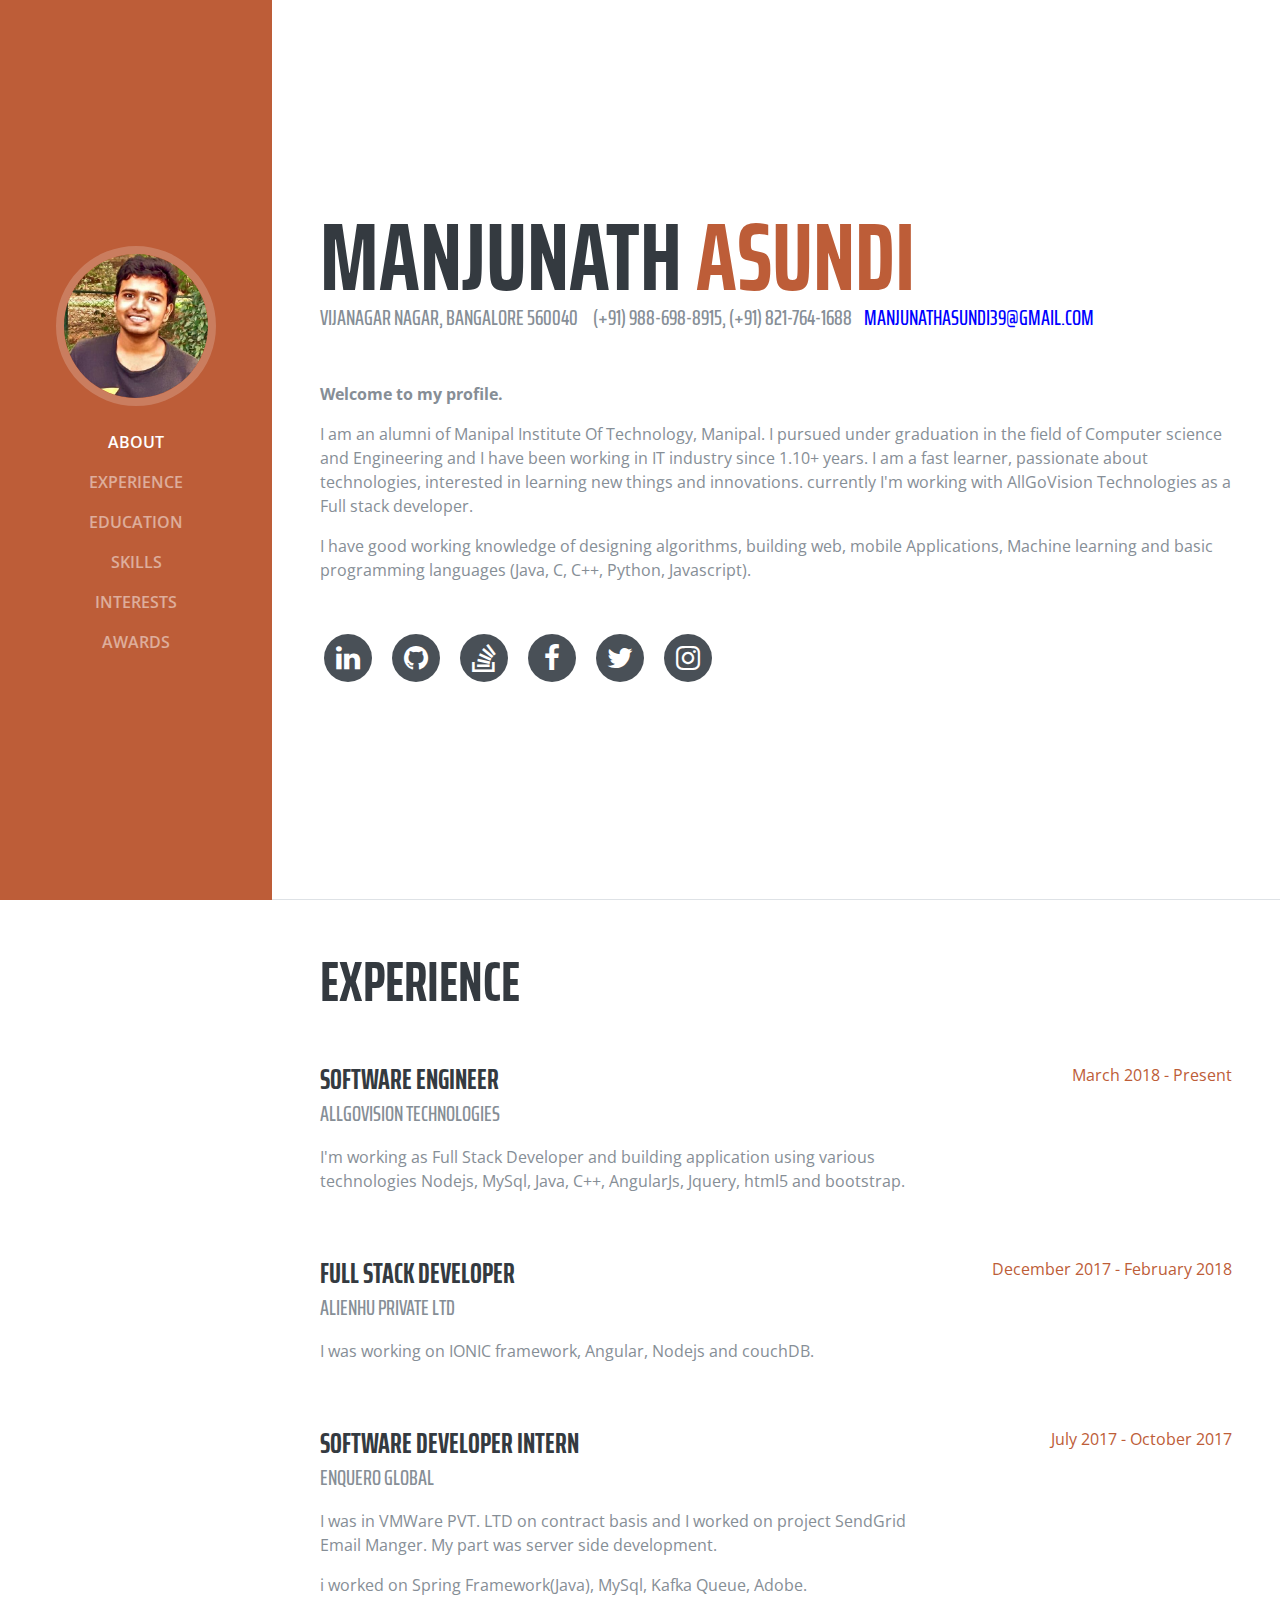
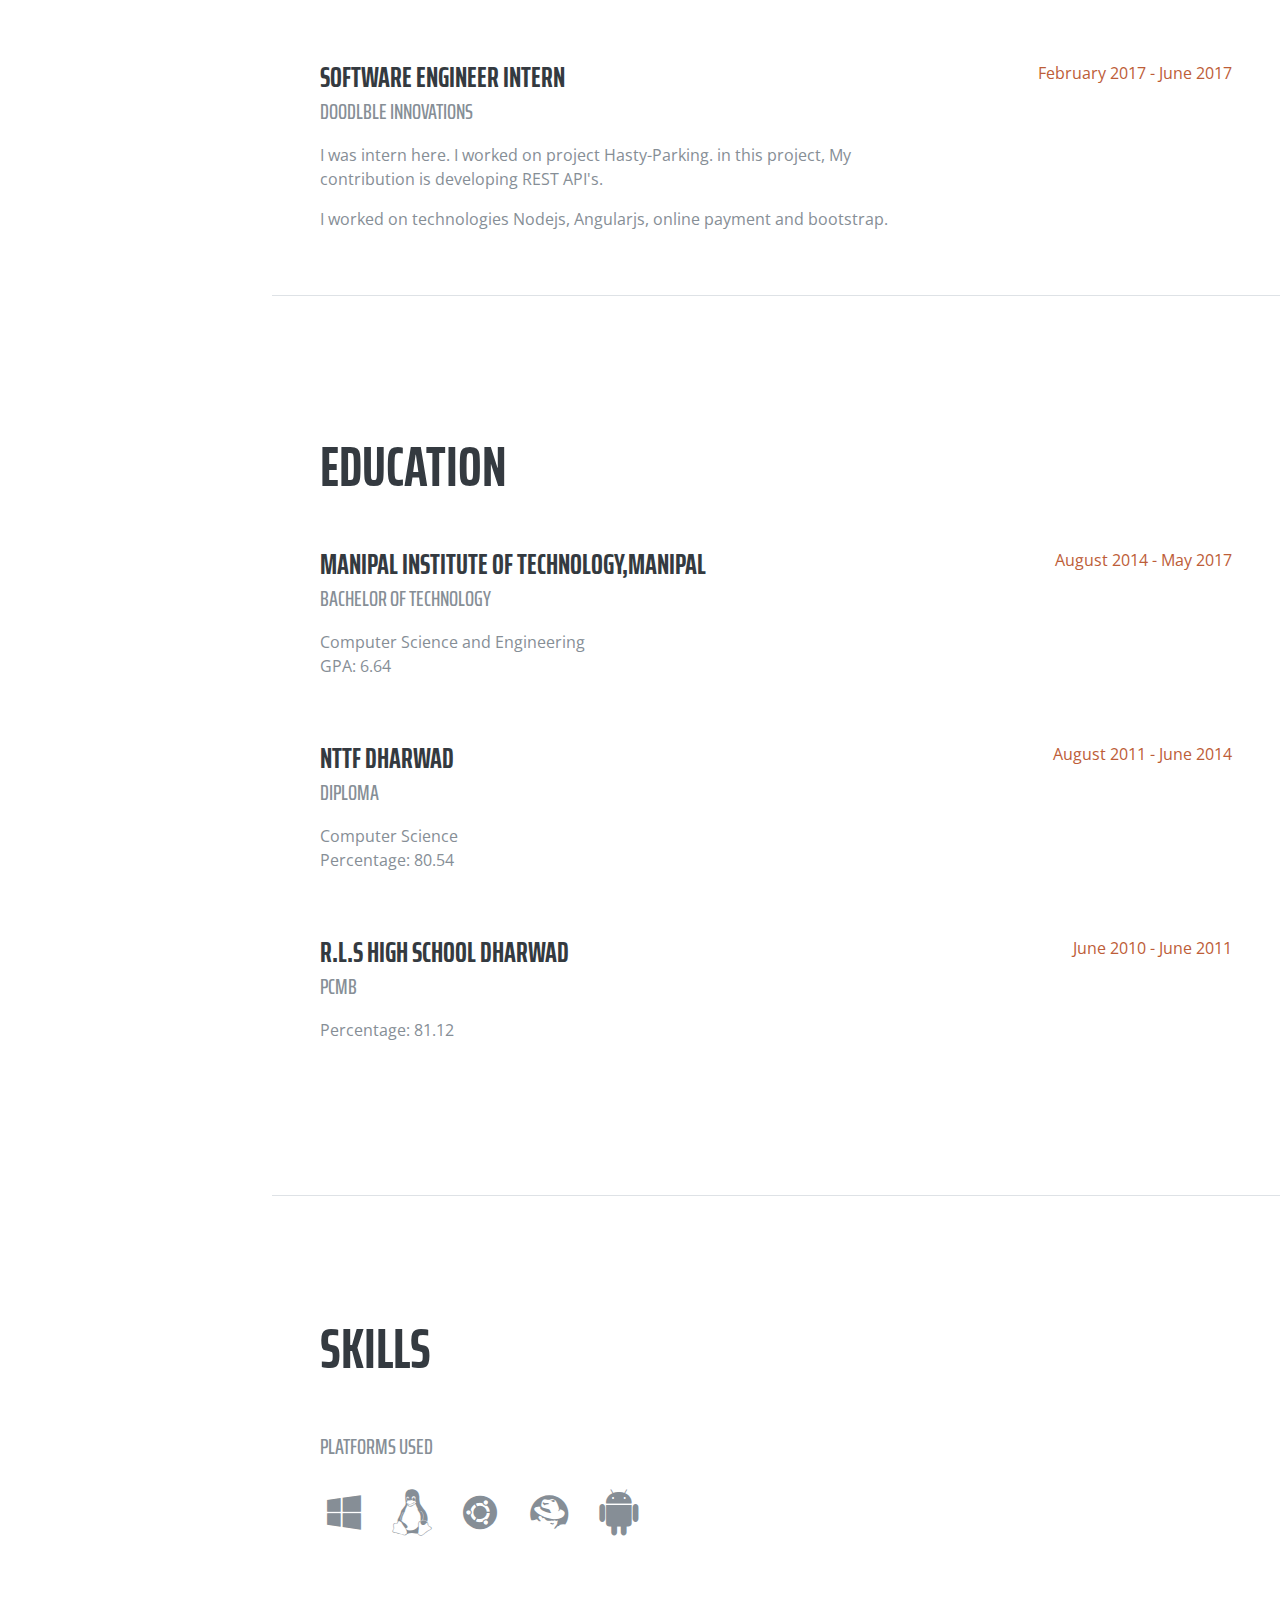
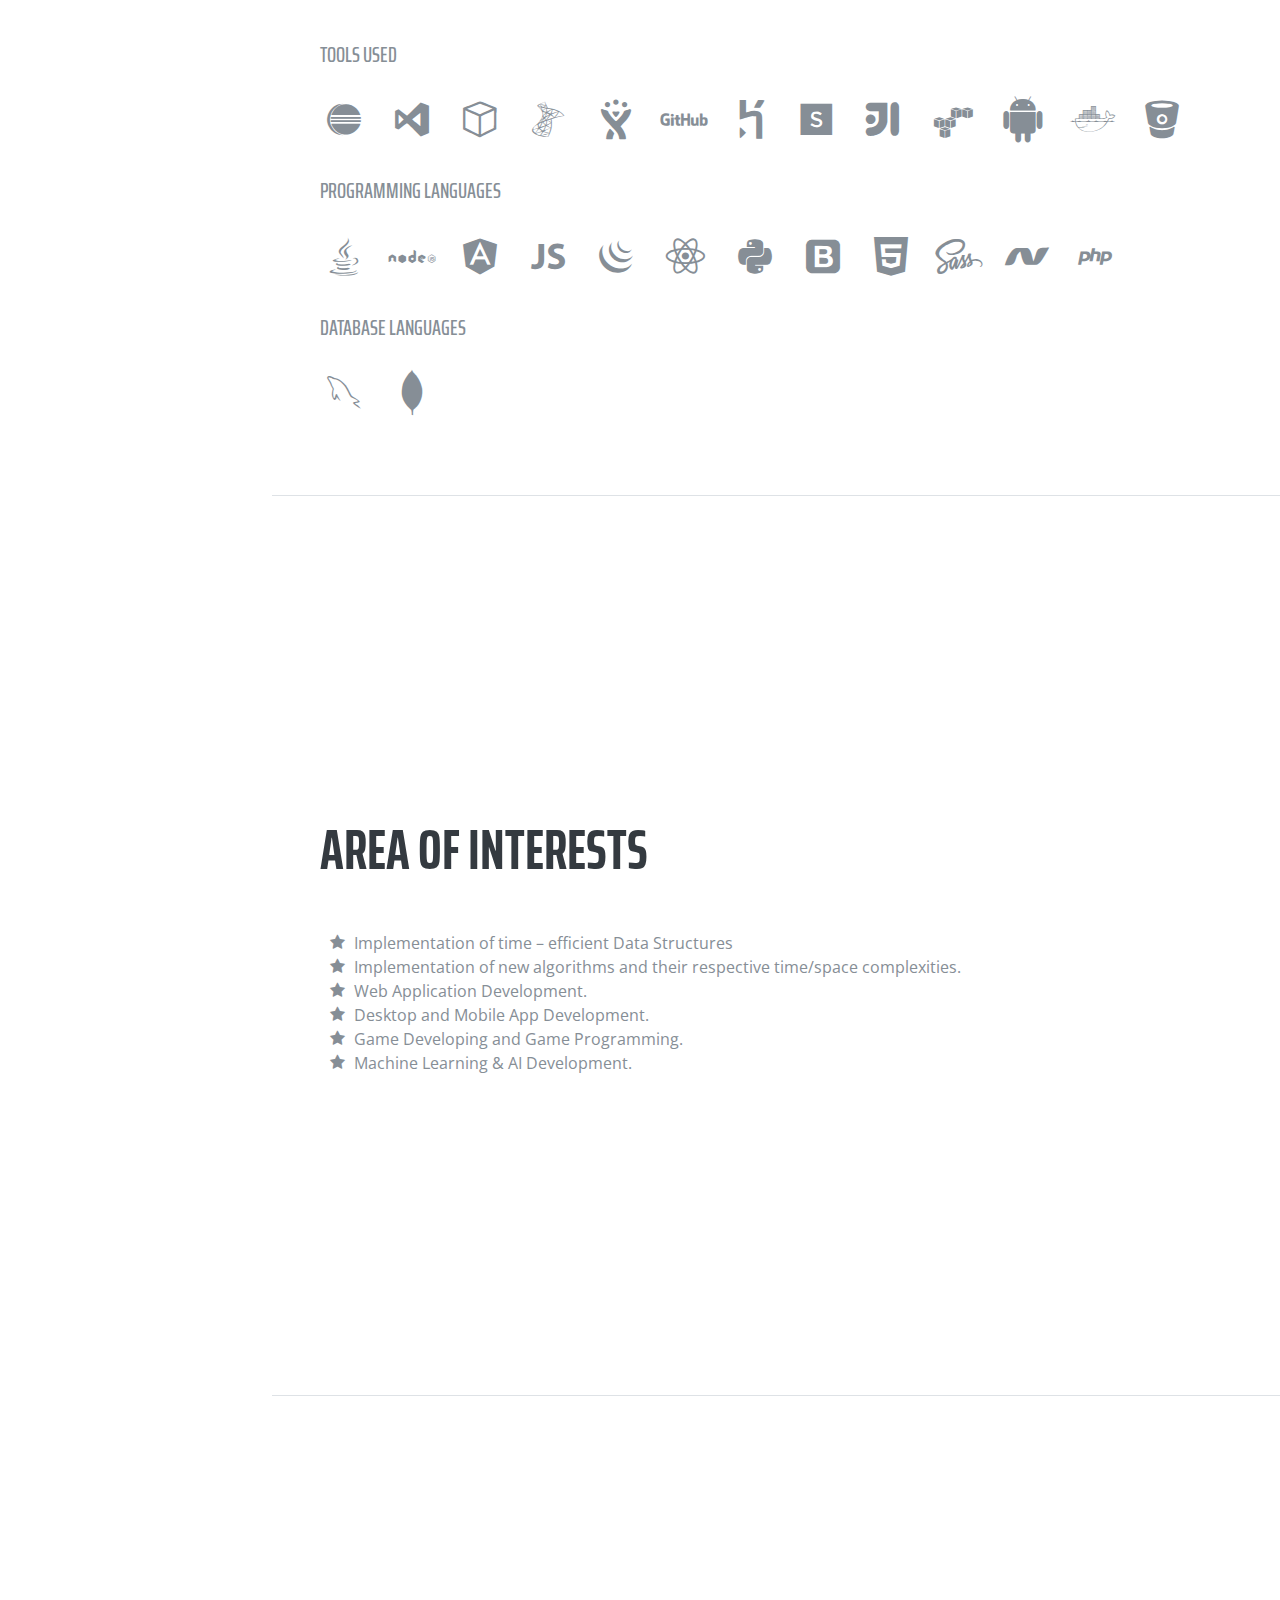
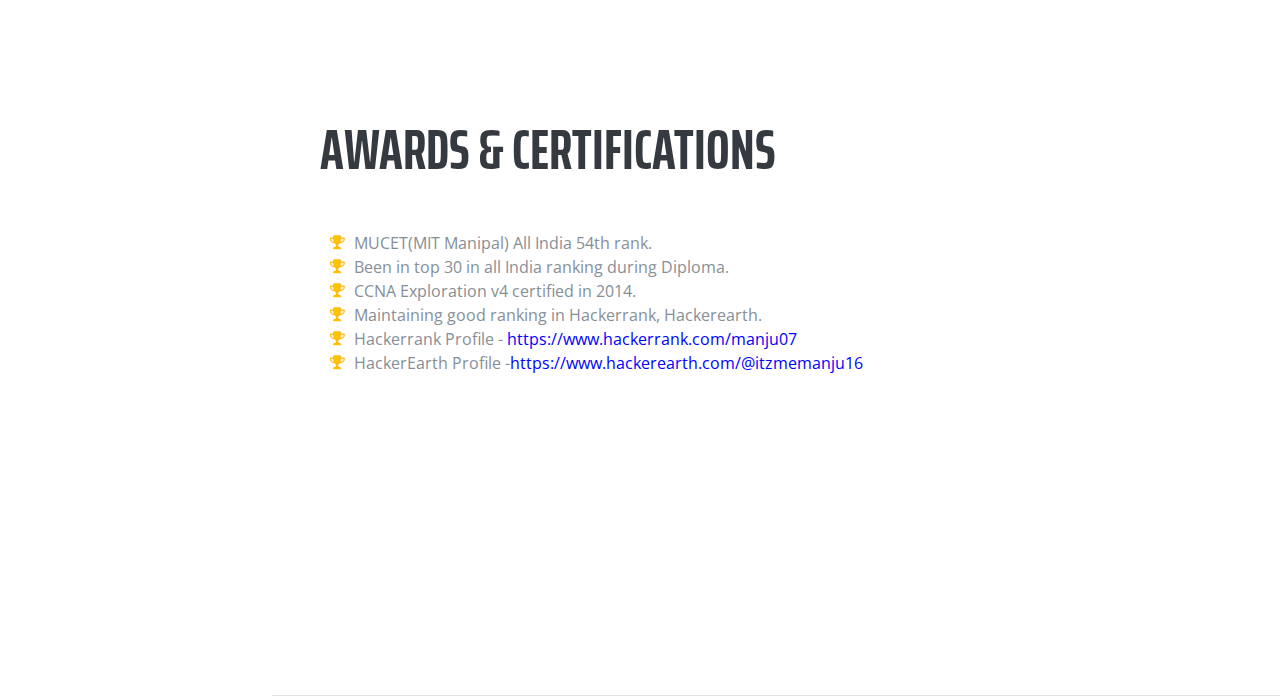
==== commit 08ab2f58: "Introduction changes" ====
--- a/index.html
+++ b/index.html
@@ -77,7 +77,7 @@
         </p>
         <p class="mb-3">I am an alumni of Manipal Institute Of Technology, Manipal. I pursued under graduation in the field of Computer science and
           Engineering and I have been working in IT industry since 1.10+ years. I am a fast learner, passionate
-          about technologies, interested learning new things and innovations. currently I'm working with AllGoVision Technologies
+          about technologies, interested in learning new things and innovations. currently I'm working with AllGoVision Technologies
           as a Full stack developer.
         </p>
         <p class="mb-5">I have good working knowledge of designing algorithms, building web, mobile Applications, Machine learning and
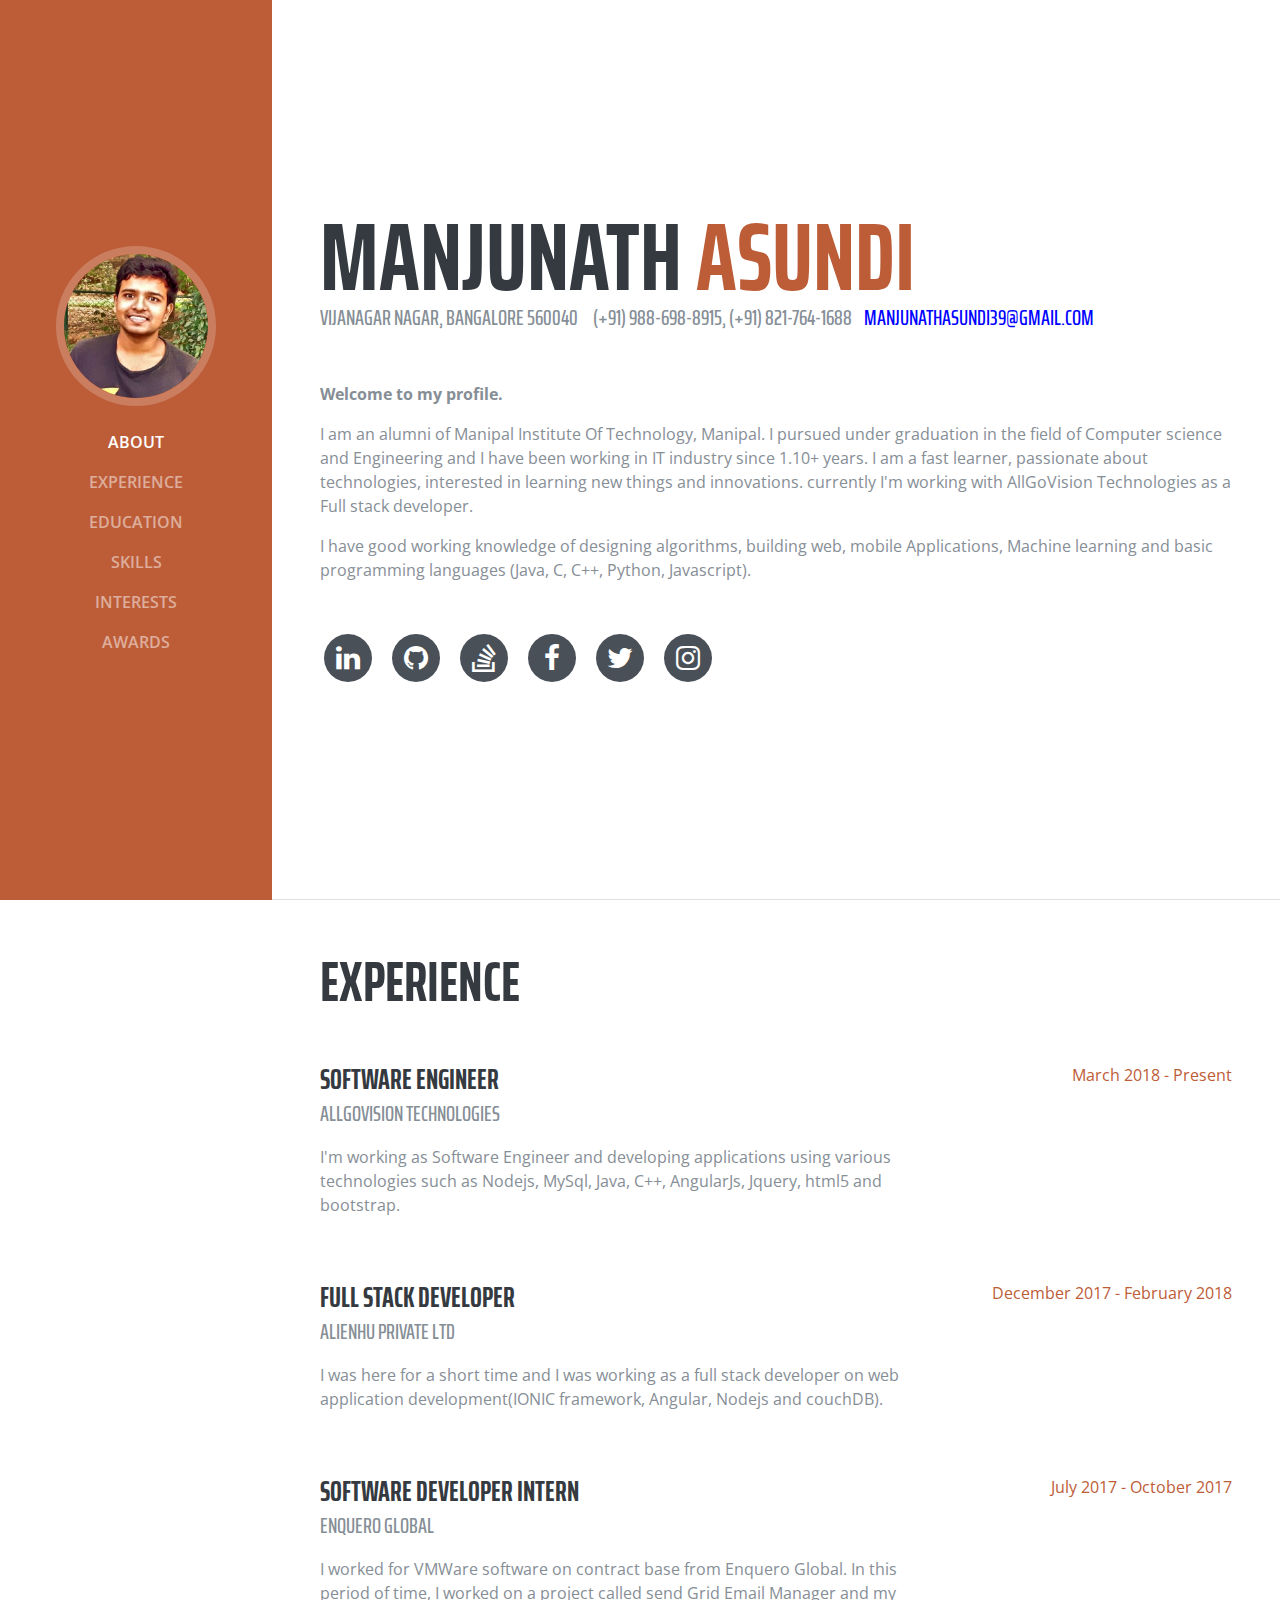
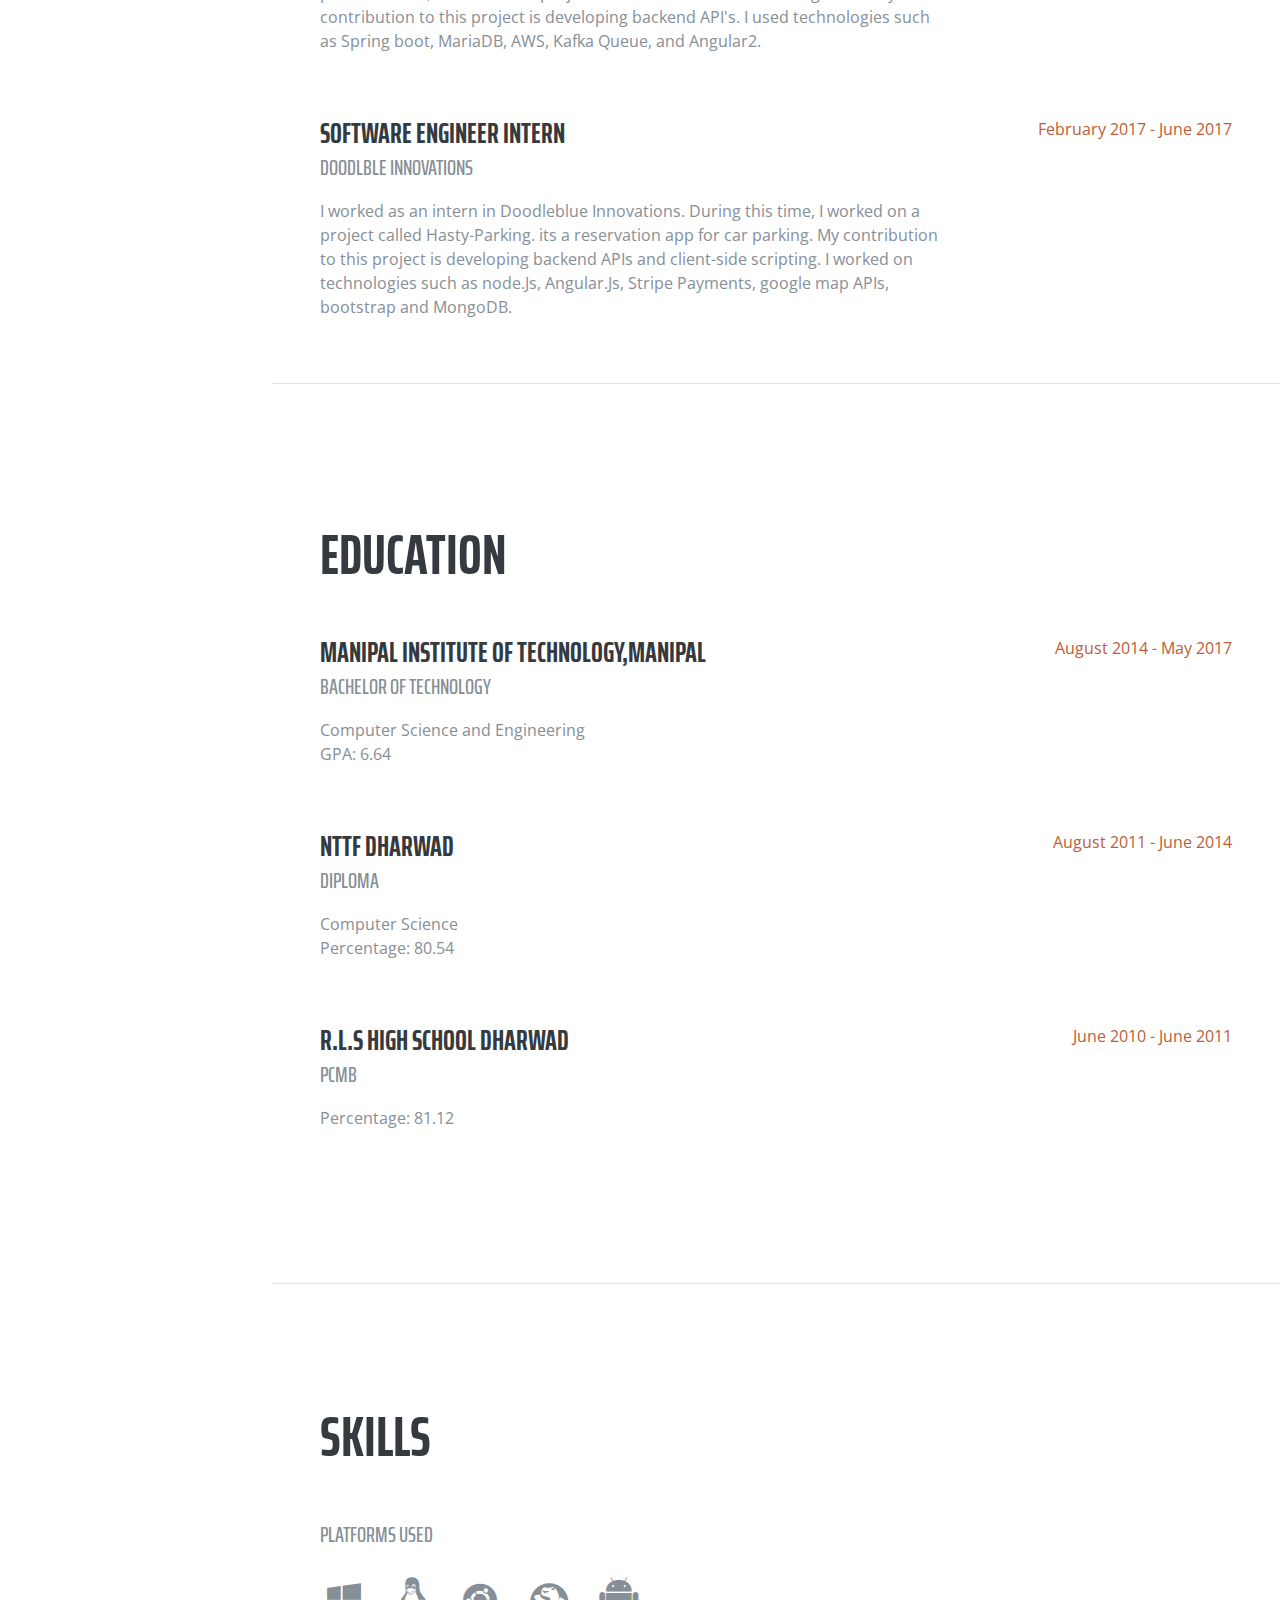
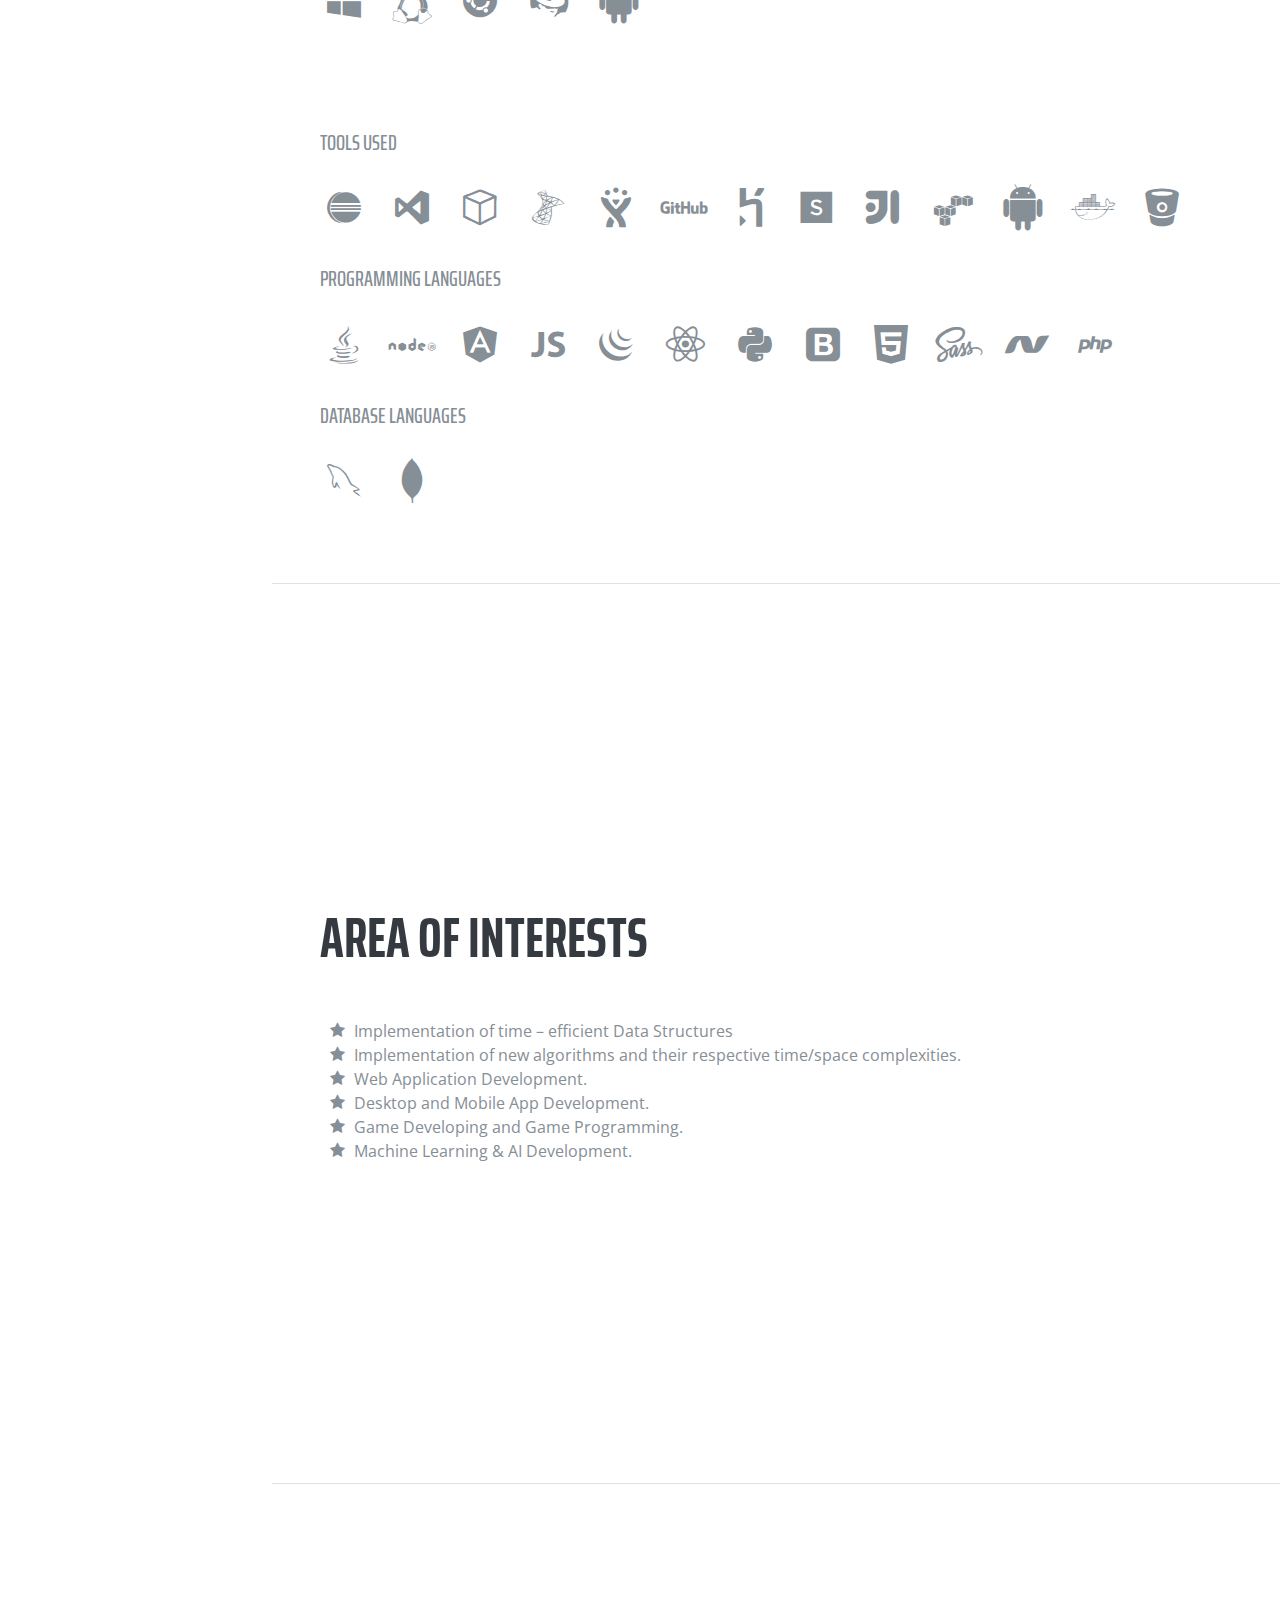
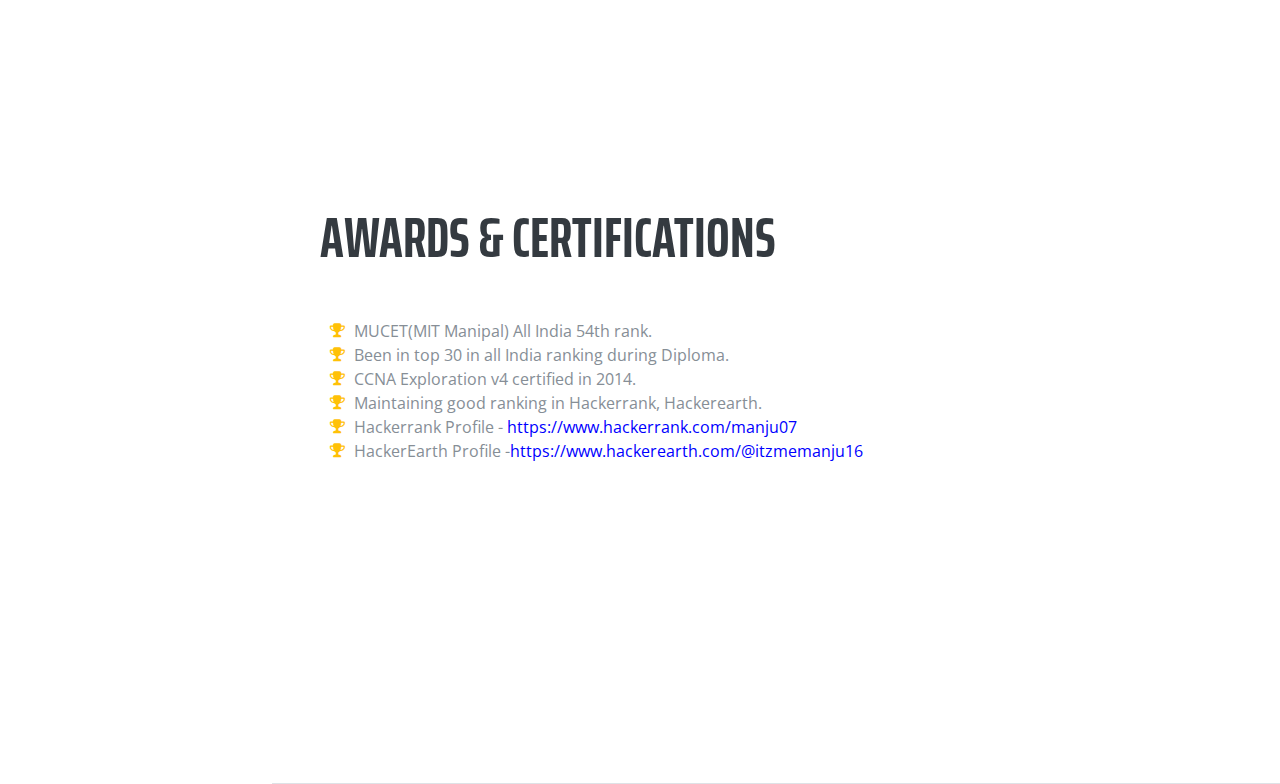
==== commit 4d4d9944: "Experience updated." ====
--- a/index.html
+++ b/index.html
@@ -146,7 +146,7 @@
           <div class="resume-content mr-auto">
             <h3 class="mb-0">Software Engineer</h3>
             <div class="subheading mb-3">AllGoVision Technologies</div>
-            <p> I'm working as Full Stack Developer and building application using various technologies Nodejs, MySql, Java,
+            <p> I'm working as Software Engineer and developing applications using various technologies such as Nodejs, MySql, Java,
               C++, AngularJs, Jquery, html5 and bootstrap.
             </p>
           </div>
@@ -159,7 +159,7 @@
           <div class="resume-content mr-auto">
             <h3 class="mb-0">Full Stack Developer</h3>
             <div class="subheading mb-3">AlienHU Private Ltd</div>
-            <p>I was working on IONIC framework, Angular, Nodejs and couchDB. </p>
+            <p>I was here for a short time and I was working as a full stack developer on web application development(IONIC framework, Angular, Nodejs and couchDB). </p>
           </div>
           <div class="resume-date text-md-right">
             <span class="text-primary">December 2017 - February 2018</span>
@@ -170,9 +170,7 @@
           <div class="resume-content mr-auto">
             <h3 class="mb-0">Software Developer Intern</h3>
             <div class="subheading mb-3">Enquero Global</div>
-            <p>I was in VMWare PVT. LTD on contract basis and I worked on project SendGrid Email Manger. My part was server
-              side development.</p>
-            <p> i worked on Spring Framework(Java), MySql, Kafka Queue, Adobe.</p>
+            <p>I worked for VMWare software on contract base from Enquero Global. In this period of time, I worked on a project called send Grid Email Manager and my contribution to this project is developing backend API's. I used technologies such as Spring boot, MariaDB, AWS, Kafka Queue, and Angular2.</p>
           </div>
           <div class="resume-date text-md-right">
             <span class="text-primary">July 2017 - October 2017</span>
@@ -183,9 +181,7 @@
           <div class="resume-content mr-auto">
             <h3 class="mb-0">Software Engineer Intern</h3>
             <div class="subheading mb-3">Doodlble Innovations</div>
-            <p>I was intern here. I worked on project Hasty-Parking. in this project, My contribution is developing REST API's.
-            </p>
-            <p> I worked on technologies Nodejs, Angularjs, online payment and bootstrap. </p>
+            <p>I worked as an intern in Doodleblue Innovations. During this time, I worked on a project called Hasty-Parking. its a reservation app for car parking. My contribution to this project is developing backend APIs and client-side scripting. I worked on technologies such as node.Js, Angular.Js, Stripe Payments, google map APIs, bootstrap and MongoDB. </p>
           </div>
           <div class="resume-date text-md-right">
             <span class="text-primary">February 2017 - June 2017</span>
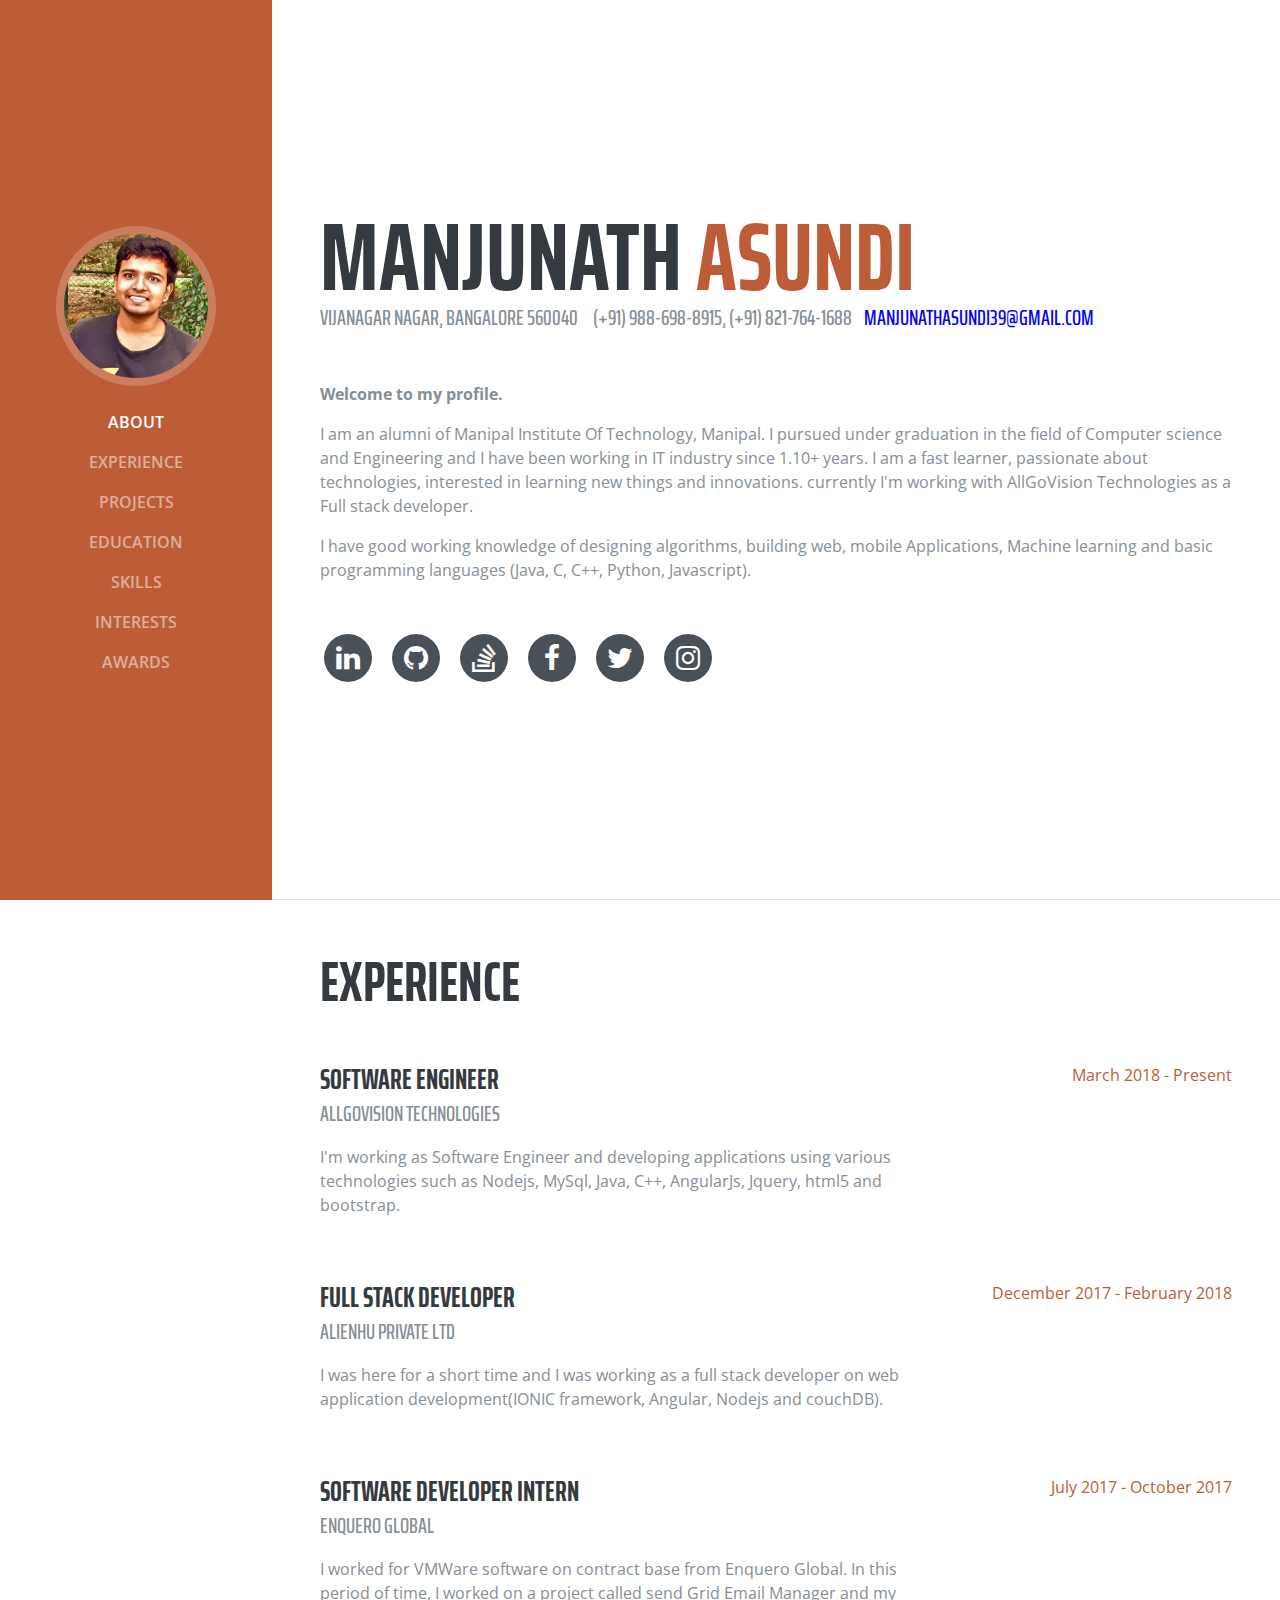
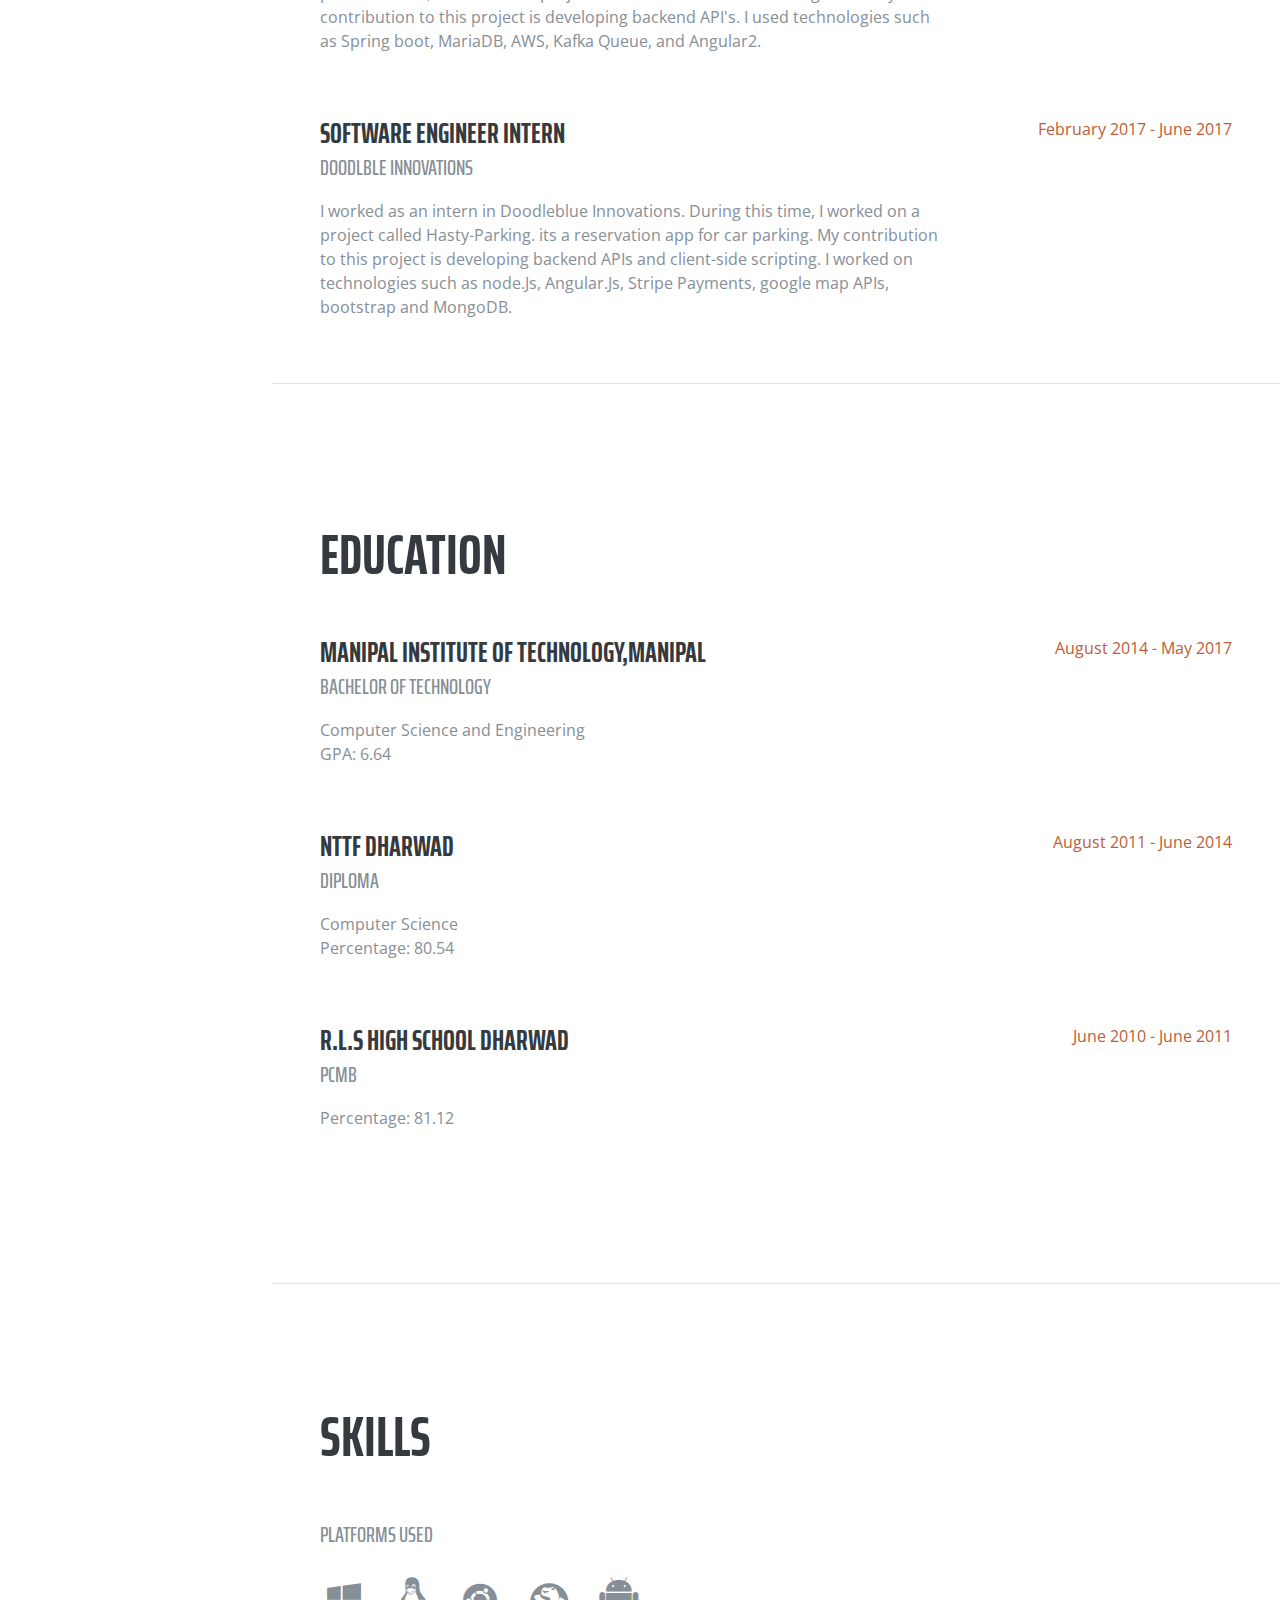
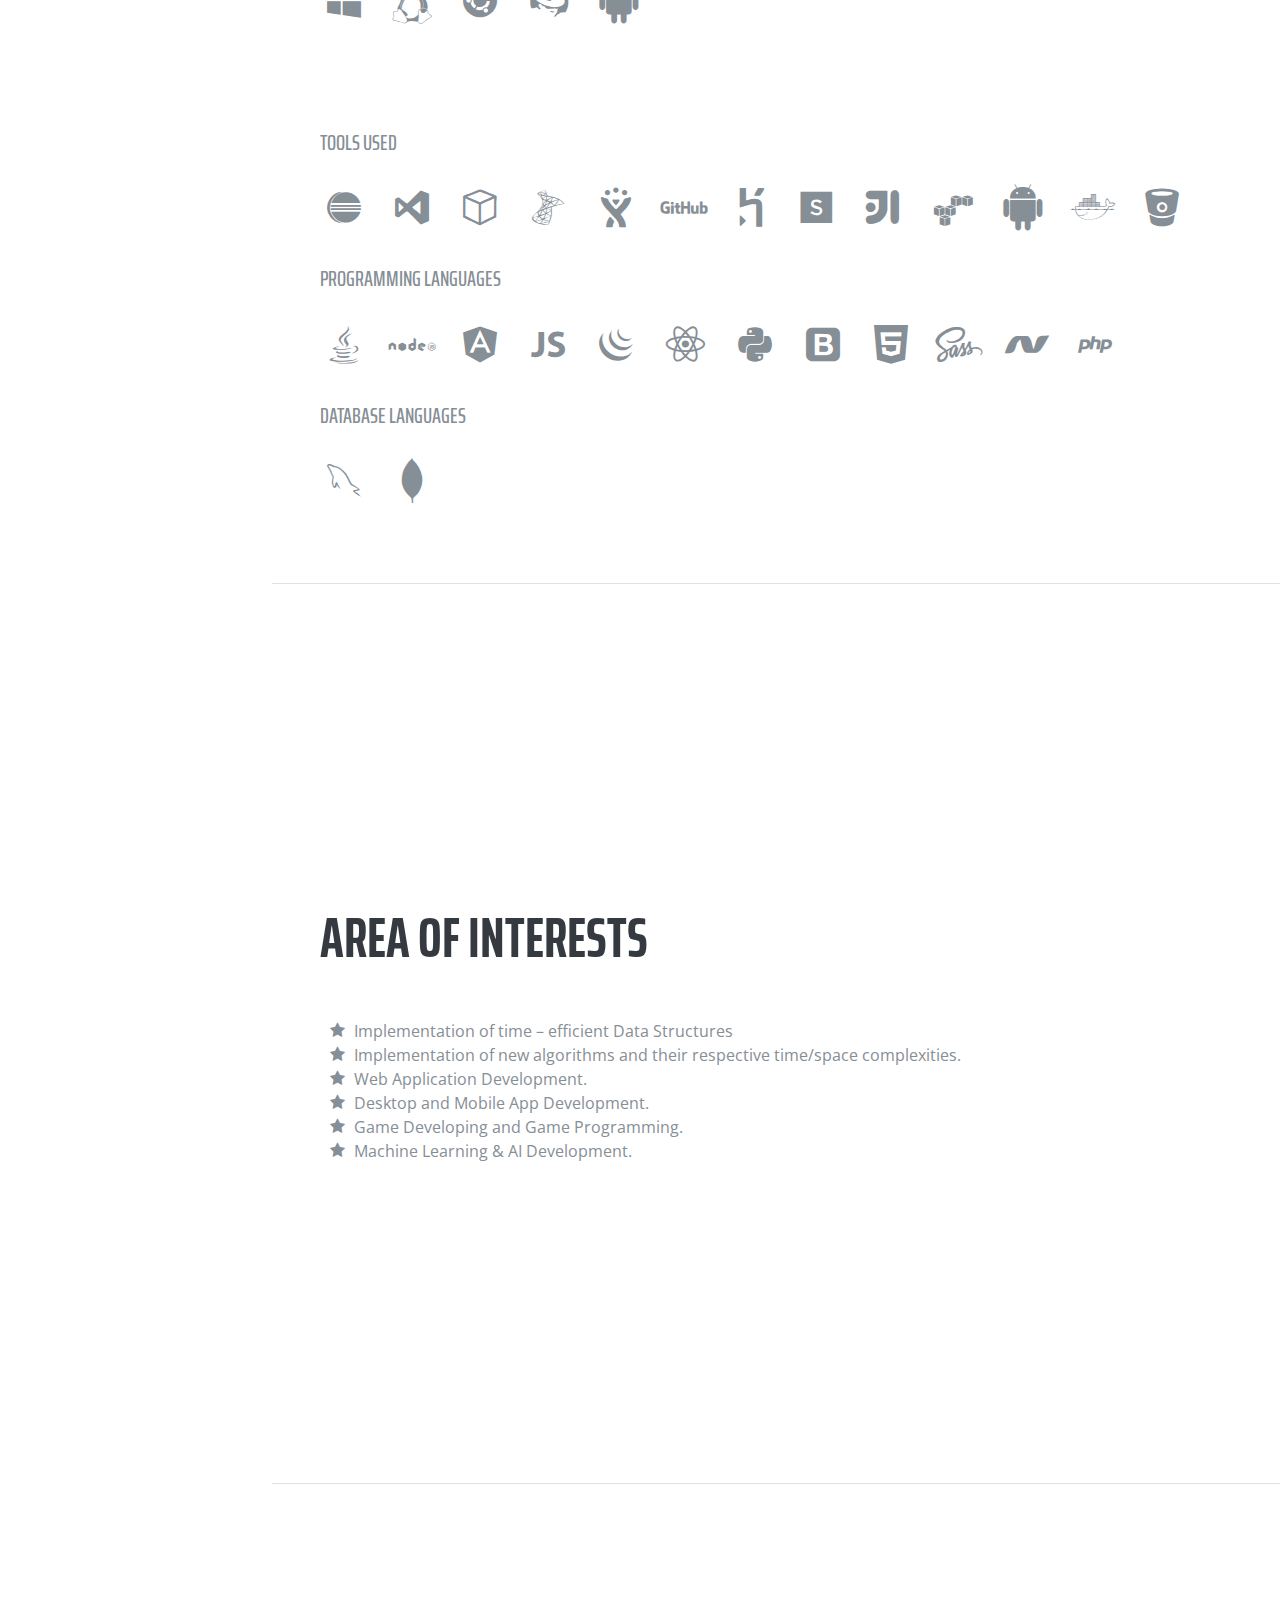
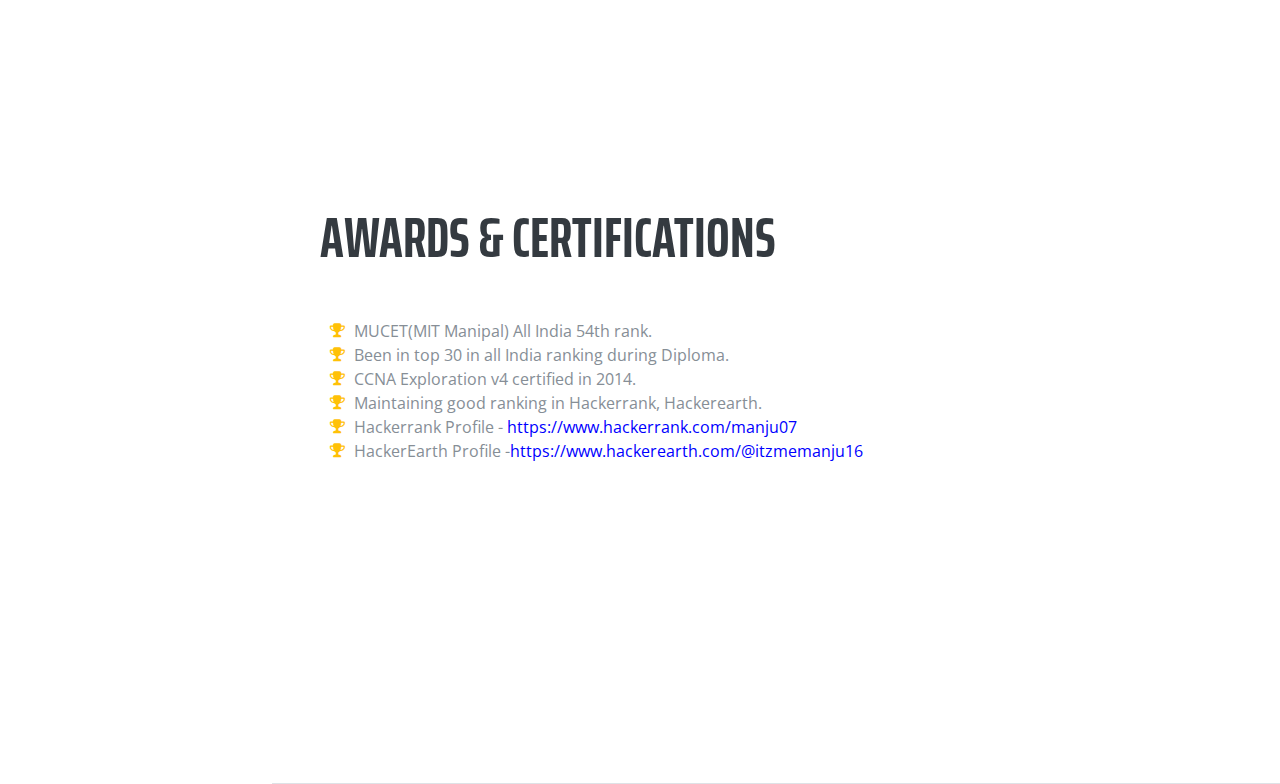
==== commit 341f8030: "Projects added to side bar." ====
--- a/index.html
+++ b/index.html
@@ -34,8 +34,8 @@
         <img class="img-fluid img-profile rounded-circle mx-auto mb-2" src="images/profile.jpg" alt="">
       </span>
     </a>
-    <button class="navbar-toggler" type="button" data-toggle="collapse" data-target="#navbarSupportedContent" aria-controls="navbarSupportedContent"
-      aria-expanded="false" aria-label="Toggle navigation">
+    <button class="navbar-toggler" type="button" data-toggle="collapse" data-target="#navbarSupportedContent"
+      aria-controls="navbarSupportedContent" aria-expanded="false" aria-label="Toggle navigation">
       <span class="navbar-toggler-icon"></span>
     </button>
     <div class="collapse navbar-collapse" id="navbarSupportedContent">
@@ -45,6 +45,9 @@
         </li>
         <li class="nav-item">
           <a class="nav-link js-scroll-trigger" href="#experience">Experience</a>
+        </li>
+        <li class="nav-item">
+          <a class="nav-link js-scroll-trigger" href="#projects">Projects</a>
         </li>
         <li class="nav-item">
           <a class="nav-link js-scroll-trigger" href="#education">Education</a>
@@ -69,18 +72,22 @@
         <h1 class="mb-0">Manjunath
           <span class="text-primary">Asundi</span>
         </h1>
-        <div class="subheading mb-5">Vijanagar Nagar, Bangalore 560040 &nbsp;&nbsp;&nbsp; (+91) 988-698-8915, (+91) 821-764-1688
+        <div class="subheading mb-5">Vijanagar Nagar, Bangalore 560040 &nbsp;&nbsp;&nbsp; (+91) 988-698-8915, (+91)
+          821-764-1688
           <a href="mailto:manjunathasundi39@gmail.com">&nbsp;&nbsp;&nbsp;manjunathasundi39@gmail.com</a>
         </div>
         <p class="mb-3">
           <b> Welcome to my profile.</b>
         </p>
-        <p class="mb-3">I am an alumni of Manipal Institute Of Technology, Manipal. I pursued under graduation in the field of Computer science and
+        <p class="mb-3">I am an alumni of Manipal Institute Of Technology, Manipal. I pursued under graduation in the
+          field of Computer science and
           Engineering and I have been working in IT industry since 1.10+ years. I am a fast learner, passionate
-          about technologies, interested in learning new things and innovations. currently I'm working with AllGoVision Technologies
+          about technologies, interested in learning new things and innovations. currently I'm working with AllGoVision
+          Technologies
           as a Full stack developer.
         </p>
-        <p class="mb-5">I have good working knowledge of designing algorithms, building web, mobile Applications, Machine learning and
+        <p class="mb-5">I have good working knowledge of designing algorithms, building web, mobile Applications,
+          Machine learning and
           basic programming languages (Java, C, C++, Python, Javascript).
         </p>
 
@@ -146,7 +153,8 @@
           <div class="resume-content mr-auto">
             <h3 class="mb-0">Software Engineer</h3>
             <div class="subheading mb-3">AllGoVision Technologies</div>
-            <p> I'm working as Software Engineer and developing applications using various technologies such as Nodejs, MySql, Java,
+            <p> I'm working as Software Engineer and developing applications using various technologies such as Nodejs,
+              MySql, Java,
               C++, AngularJs, Jquery, html5 and bootstrap.
             </p>
           </div>
@@ -159,7 +167,8 @@
           <div class="resume-content mr-auto">
             <h3 class="mb-0">Full Stack Developer</h3>
             <div class="subheading mb-3">AlienHU Private Ltd</div>
-            <p>I was here for a short time and I was working as a full stack developer on web application development(IONIC framework, Angular, Nodejs and couchDB). </p>
+            <p>I was here for a short time and I was working as a full stack developer on web application
+              development(IONIC framework, Angular, Nodejs and couchDB). </p>
           </div>
           <div class="resume-date text-md-right">
             <span class="text-primary">December 2017 - February 2018</span>
@@ -170,7 +179,9 @@
           <div class="resume-content mr-auto">
             <h3 class="mb-0">Software Developer Intern</h3>
             <div class="subheading mb-3">Enquero Global</div>
-            <p>I worked for VMWare software on contract base from Enquero Global. In this period of time, I worked on a project called send Grid Email Manager and my contribution to this project is developing backend API's. I used technologies such as Spring boot, MariaDB, AWS, Kafka Queue, and Angular2.</p>
+            <p>I worked for VMWare software on contract base from Enquero Global. In this period of time, I worked on a
+              project called send Grid Email Manager and my contribution to this project is developing backend API's. I
+              used technologies such as Spring boot, MariaDB, AWS, Kafka Queue, and Angular2.</p>
           </div>
           <div class="resume-date text-md-right">
             <span class="text-primary">July 2017 - October 2017</span>
@@ -181,7 +192,10 @@
           <div class="resume-content mr-auto">
             <h3 class="mb-0">Software Engineer Intern</h3>
             <div class="subheading mb-3">Doodlble Innovations</div>
-            <p>I worked as an intern in Doodleblue Innovations. During this time, I worked on a project called Hasty-Parking. its a reservation app for car parking. My contribution to this project is developing backend APIs and client-side scripting. I worked on technologies such as node.Js, Angular.Js, Stripe Payments, google map APIs, bootstrap and MongoDB. </p>
+            <p>I worked as an intern in Doodleblue Innovations. During this time, I worked on a project called
+              Hasty-Parking. its a reservation app for car parking. My contribution to this project is developing
+              backend APIs and client-side scripting. I worked on technologies such as node.Js, Angular.Js, Stripe
+              Payments, google map APIs, bootstrap and MongoDB. </p>
           </div>
           <div class="resume-date text-md-right">
             <span class="text-primary">February 2017 - June 2017</span>
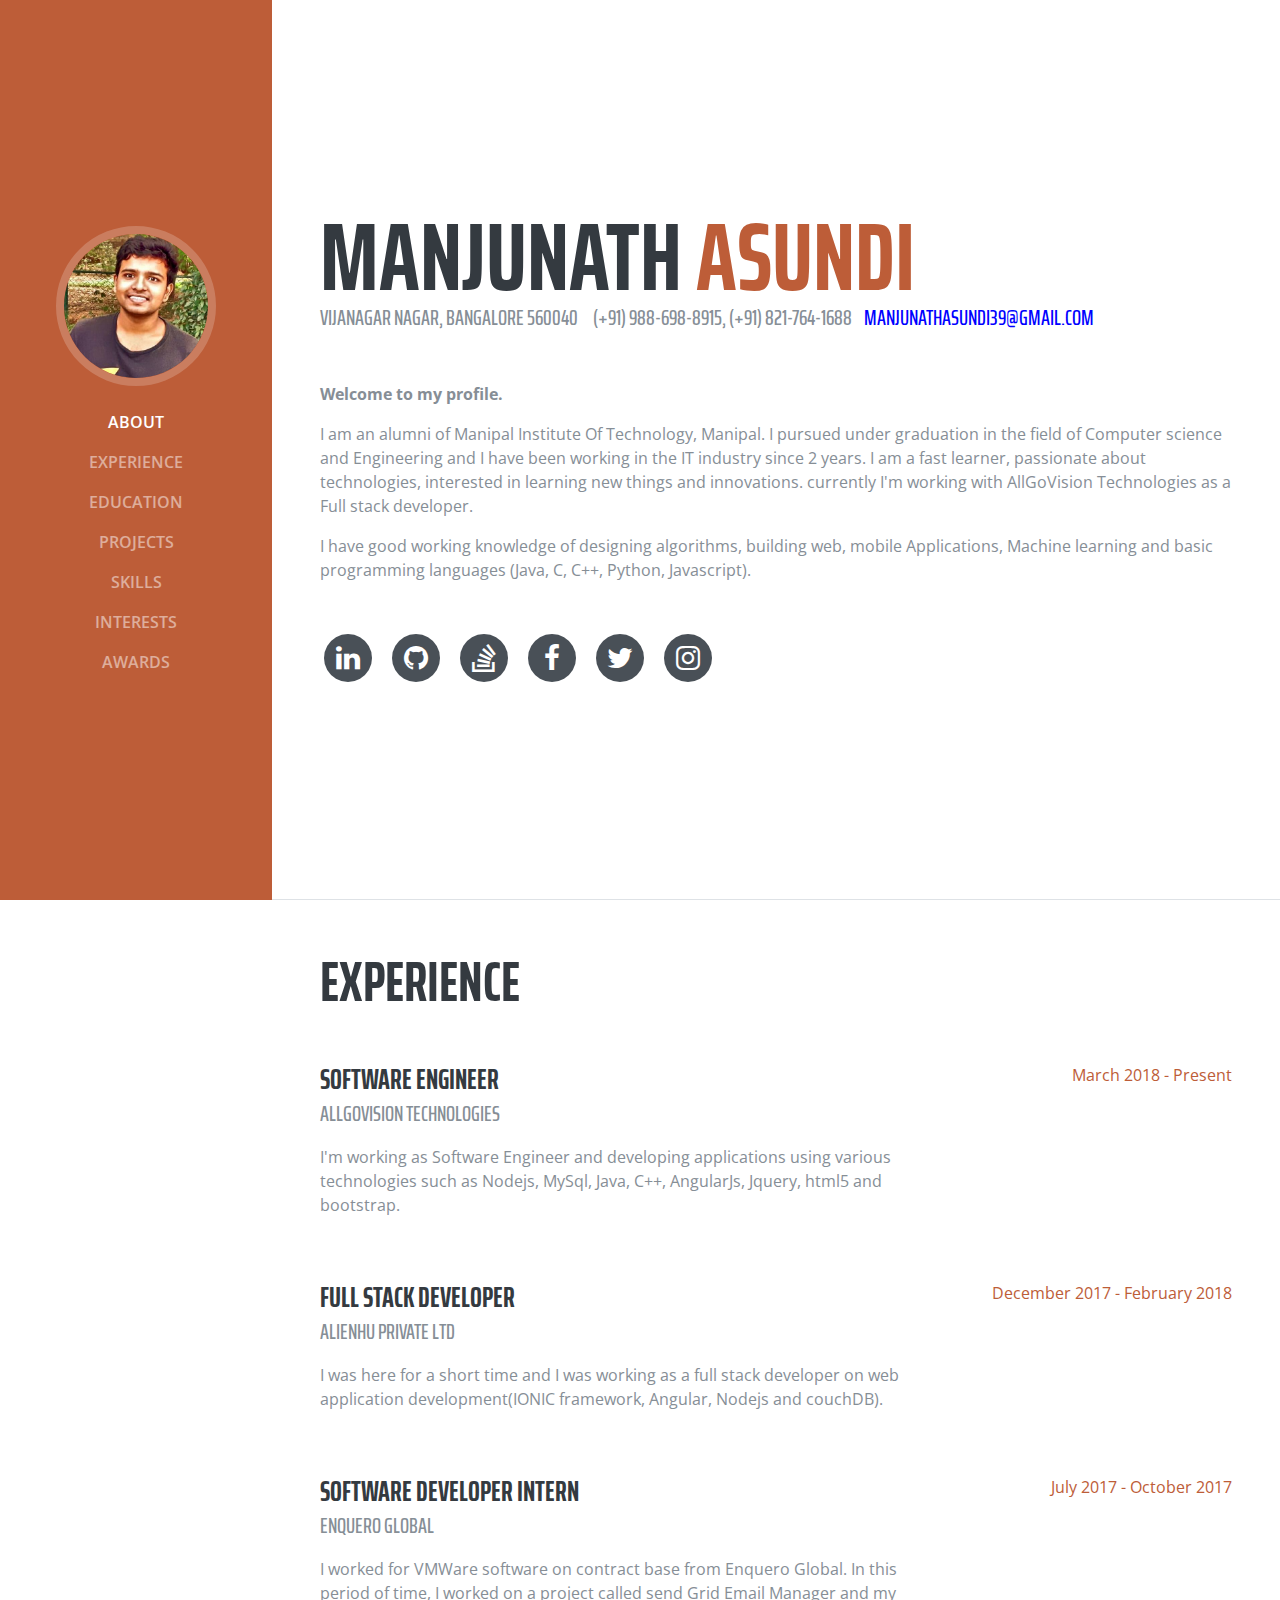
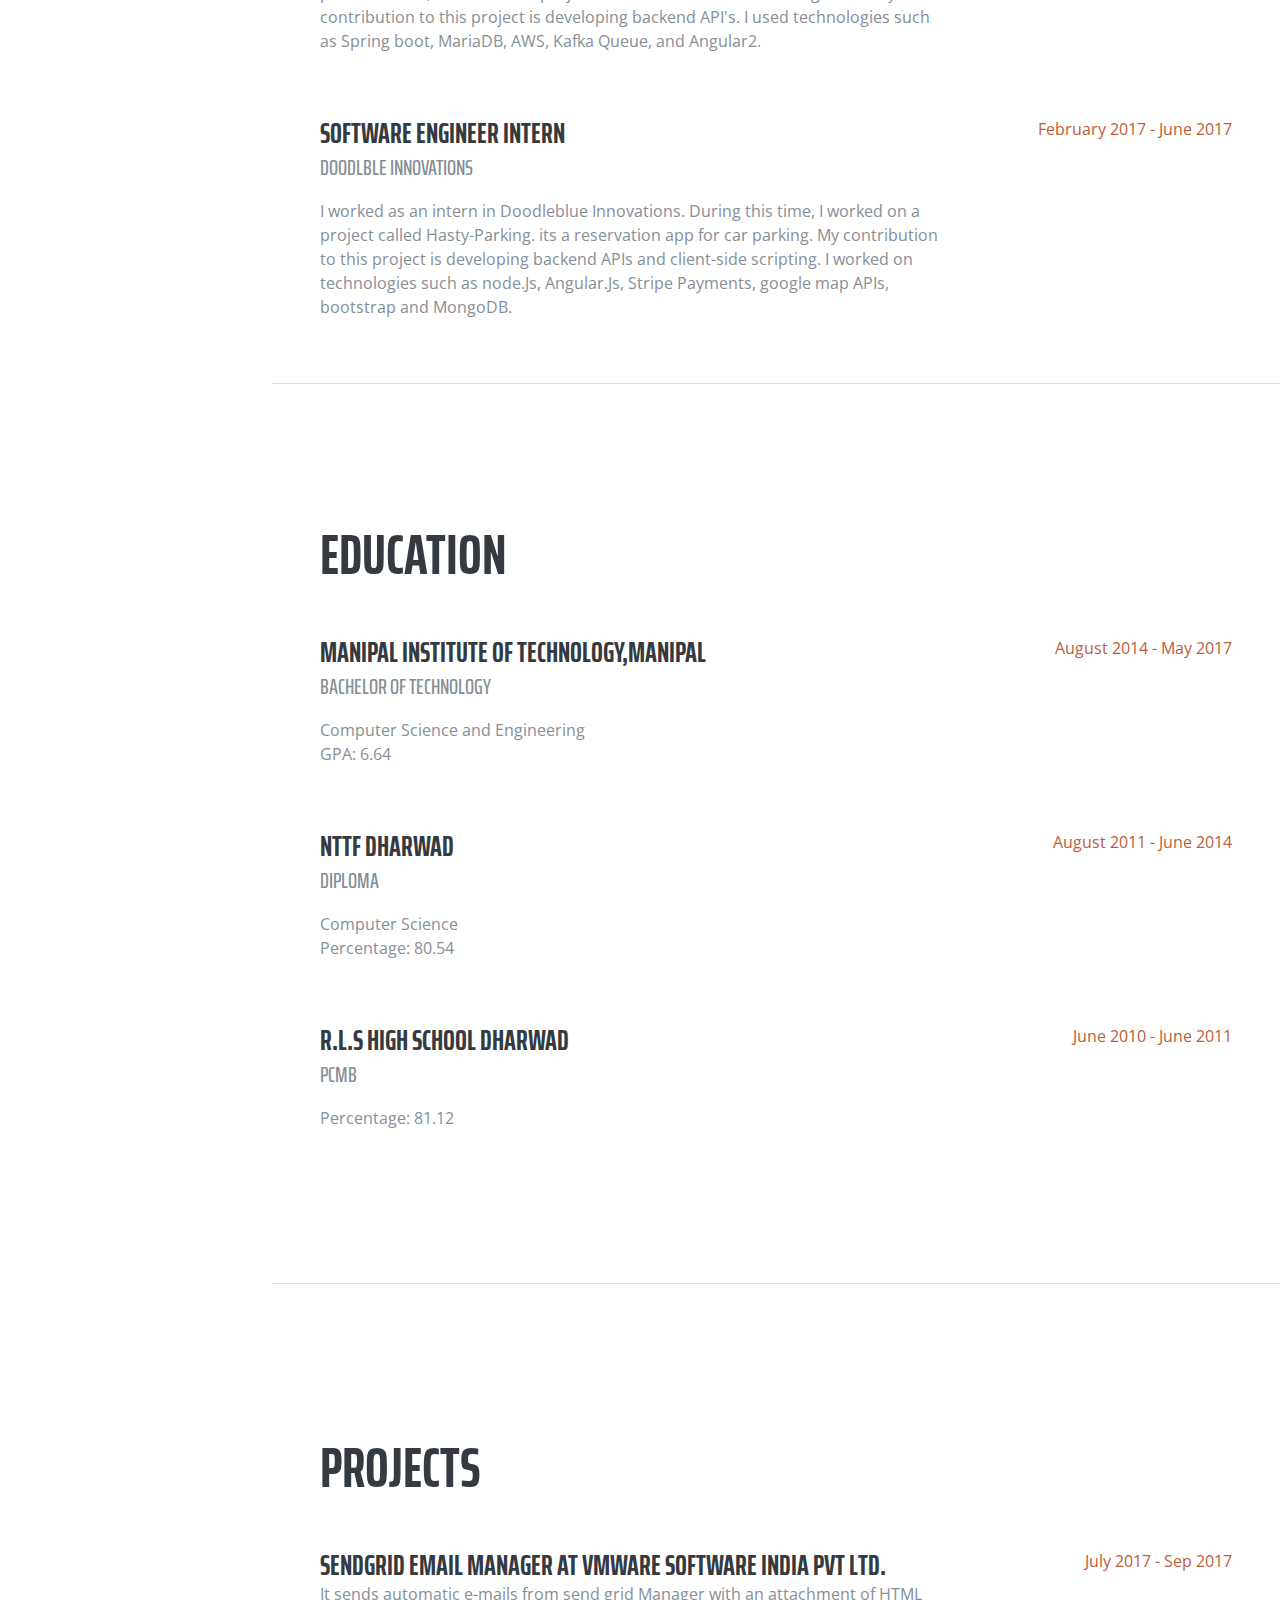
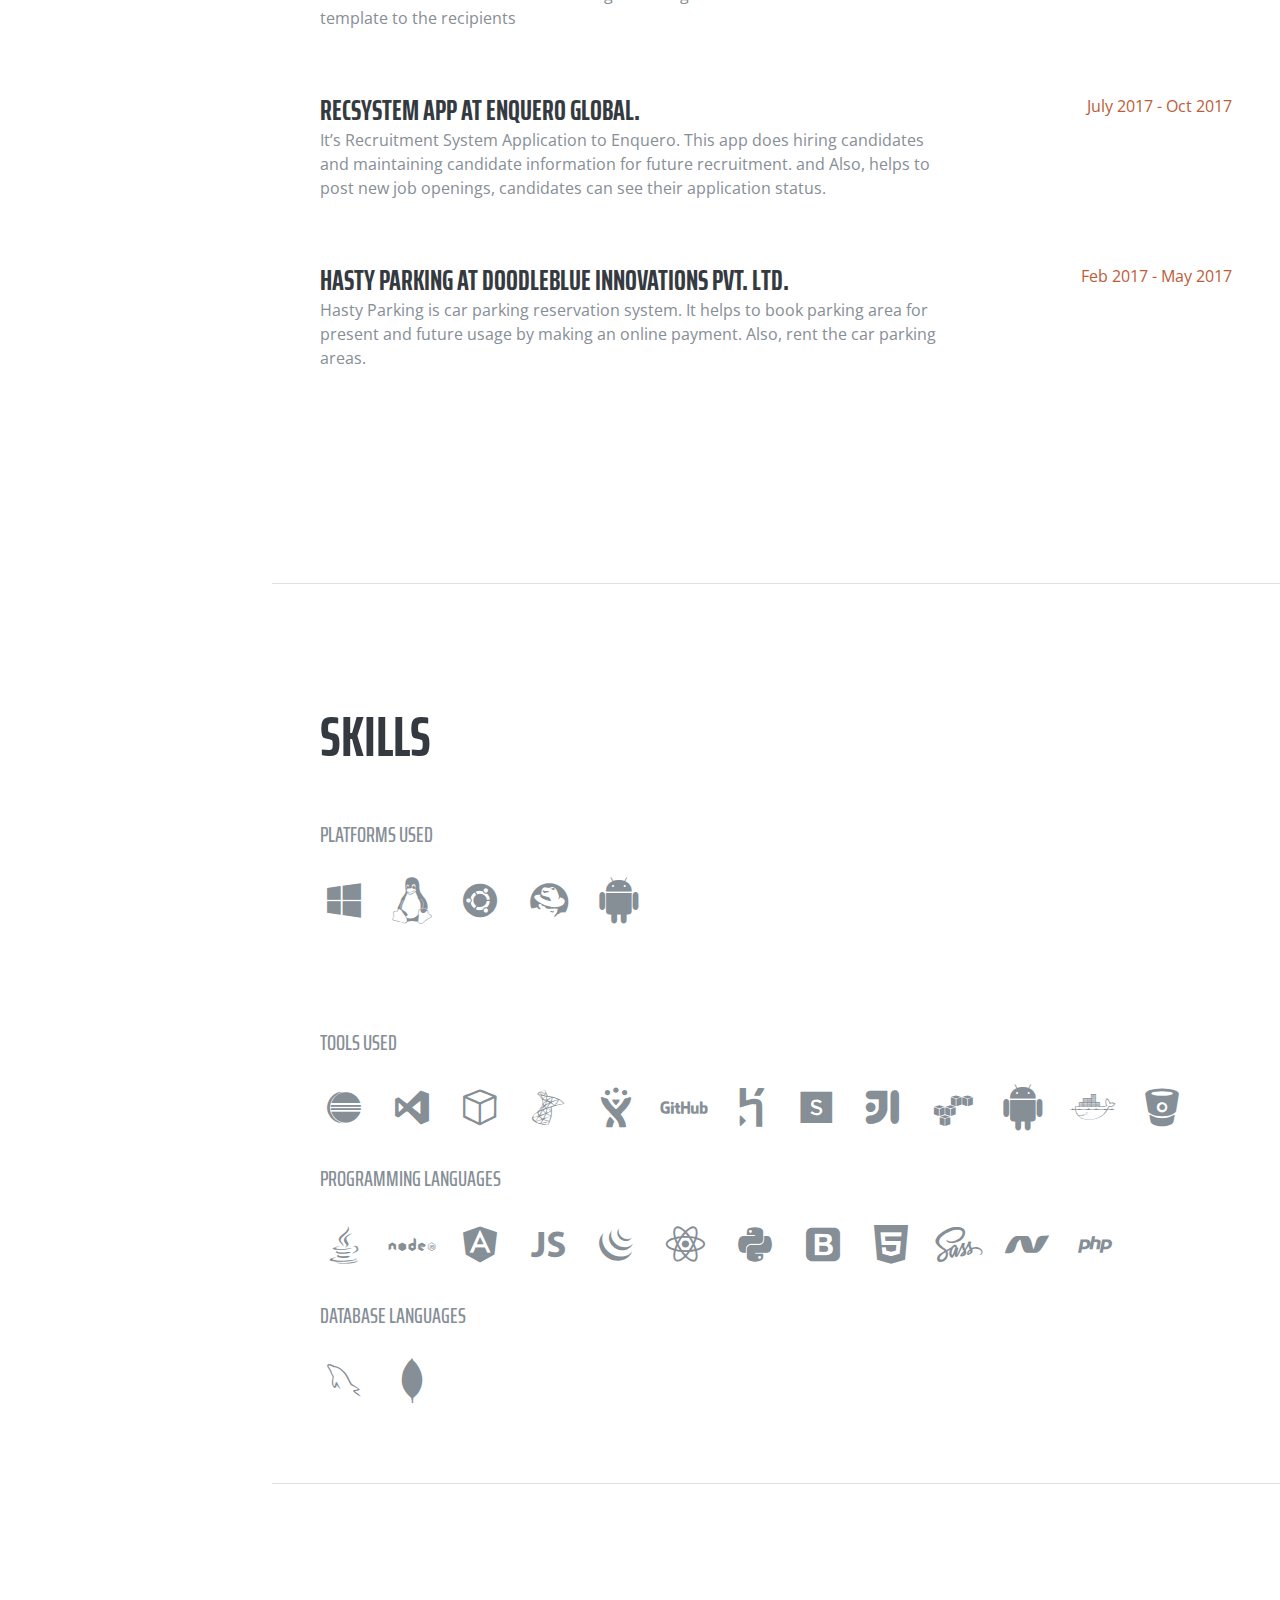
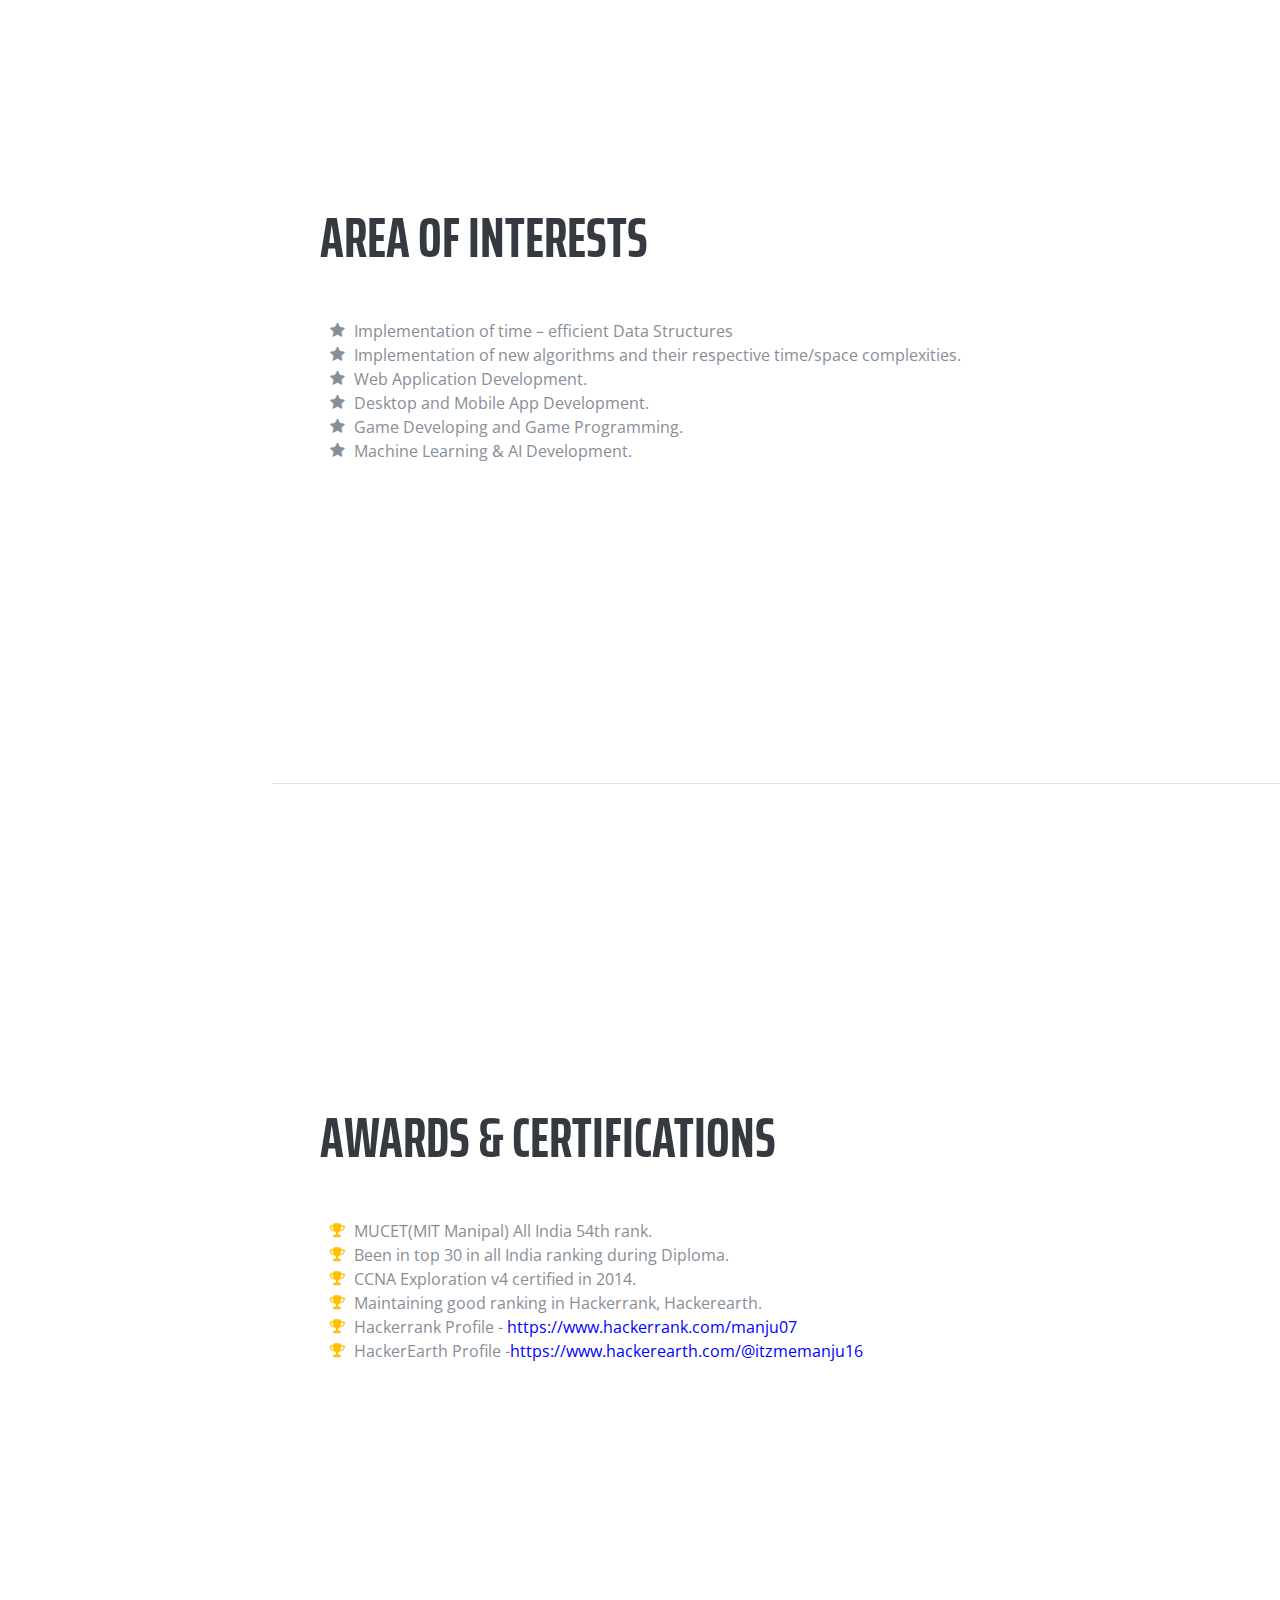
==== commit 2f0140de: "3 projects added" ====
--- a/index.html
+++ b/index.html
@@ -47,10 +47,10 @@
           <a class="nav-link js-scroll-trigger" href="#experience">Experience</a>
         </li>
         <li class="nav-item">
+          <a class="nav-link js-scroll-trigger" href="#education">Education</a>
+        </li>
+        <li class="nav-item">
           <a class="nav-link js-scroll-trigger" href="#projects">Projects</a>
-        </li>
-        <li class="nav-item">
-          <a class="nav-link js-scroll-trigger" href="#education">Education</a>
         </li>
         <li class="nav-item">
           <a class="nav-link js-scroll-trigger" href="#skills">Skills</a>
@@ -81,7 +81,7 @@
         </p>
         <p class="mb-3">I am an alumni of Manipal Institute Of Technology, Manipal. I pursued under graduation in the
           field of Computer science and
-          Engineering and I have been working in IT industry since 1.10+ years. I am a fast learner, passionate
+          Engineering and I have been working in the IT industry since 2 years. I am a fast learner, passionate
           about technologies, interested in learning new things and innovations. currently I'm working with AllGoVision
           Technologies
           as a Full stack developer.
@@ -246,6 +246,51 @@
         </div>
       </div>
     </section>
+    <section class="resume-section p-3 p-lg-5 d-flex flex-column" id="projects">
+      <div class="my-auto">
+        <h2 class="mb-5">Projects</h2>
+
+        <div class="resume-item d-flex flex-column flex-md-row mb-5">
+          <div class="resume-content mr-auto">
+            <h3 class="mb-0">SendGrid Email Manager at VMware software India PVT LTD.</h3>
+            <!-- <div class="subheading mb-3">AllGoVision Technologies</div> -->
+            <p> It sends automatic e-mails from send grid Manager with an attachment of HTML template to the recipients
+            </p>
+          </div>
+          <div class="resume-date text-md-right">
+            <span class="text-primary">July 2017 - Sep 2017</span>
+          </div>
+        </div>
+        <div class="resume-item d-flex flex-column flex-md-row mb-5">
+          <div class="resume-content mr-auto">
+            <h3 class="mb-0">RecSystem App at Enquero global.</h3>
+            <!-- <div class="subheading mb-3">AllGoVision Technologies</div> -->
+            <p> It’s Recruitment System Application to Enquero. This app does hiring candidates and maintaining
+              candidate information for future recruitment. and Also, helps to post new job openings, candidates can
+              see their application status.
+            </p>
+          </div>
+          <div class="resume-date text-md-right">
+            <span class="text-primary">July 2017 - Oct 2017</span>
+          </div>
+        </div>
+        <div class="resume-item d-flex flex-column flex-md-row mb-5">
+          <div class="resume-content mr-auto">
+            <h3 class="mb-0">Hasty Parking at Doodleblue Innovations Pvt. Ltd.</h3>
+            <!-- <div class="subheading mb-3">AllGoVision Technologies</div> -->
+            <p>Hasty Parking is car parking reservation system. It helps to book parking area for present and future
+              usage by making an online payment. Also, rent the car parking areas.
+            </p>
+          </div>
+          <div class="resume-date text-md-right">
+            <span class="text-primary">Feb 2017 - May 2017</span>
+          </div>
+        </div>
+
+
+      </div>
+
+    </section>
 
     <section class="resume-section p-3 p-lg-5 d-flex flex-column" id="skills">
       <div class="my-auto">
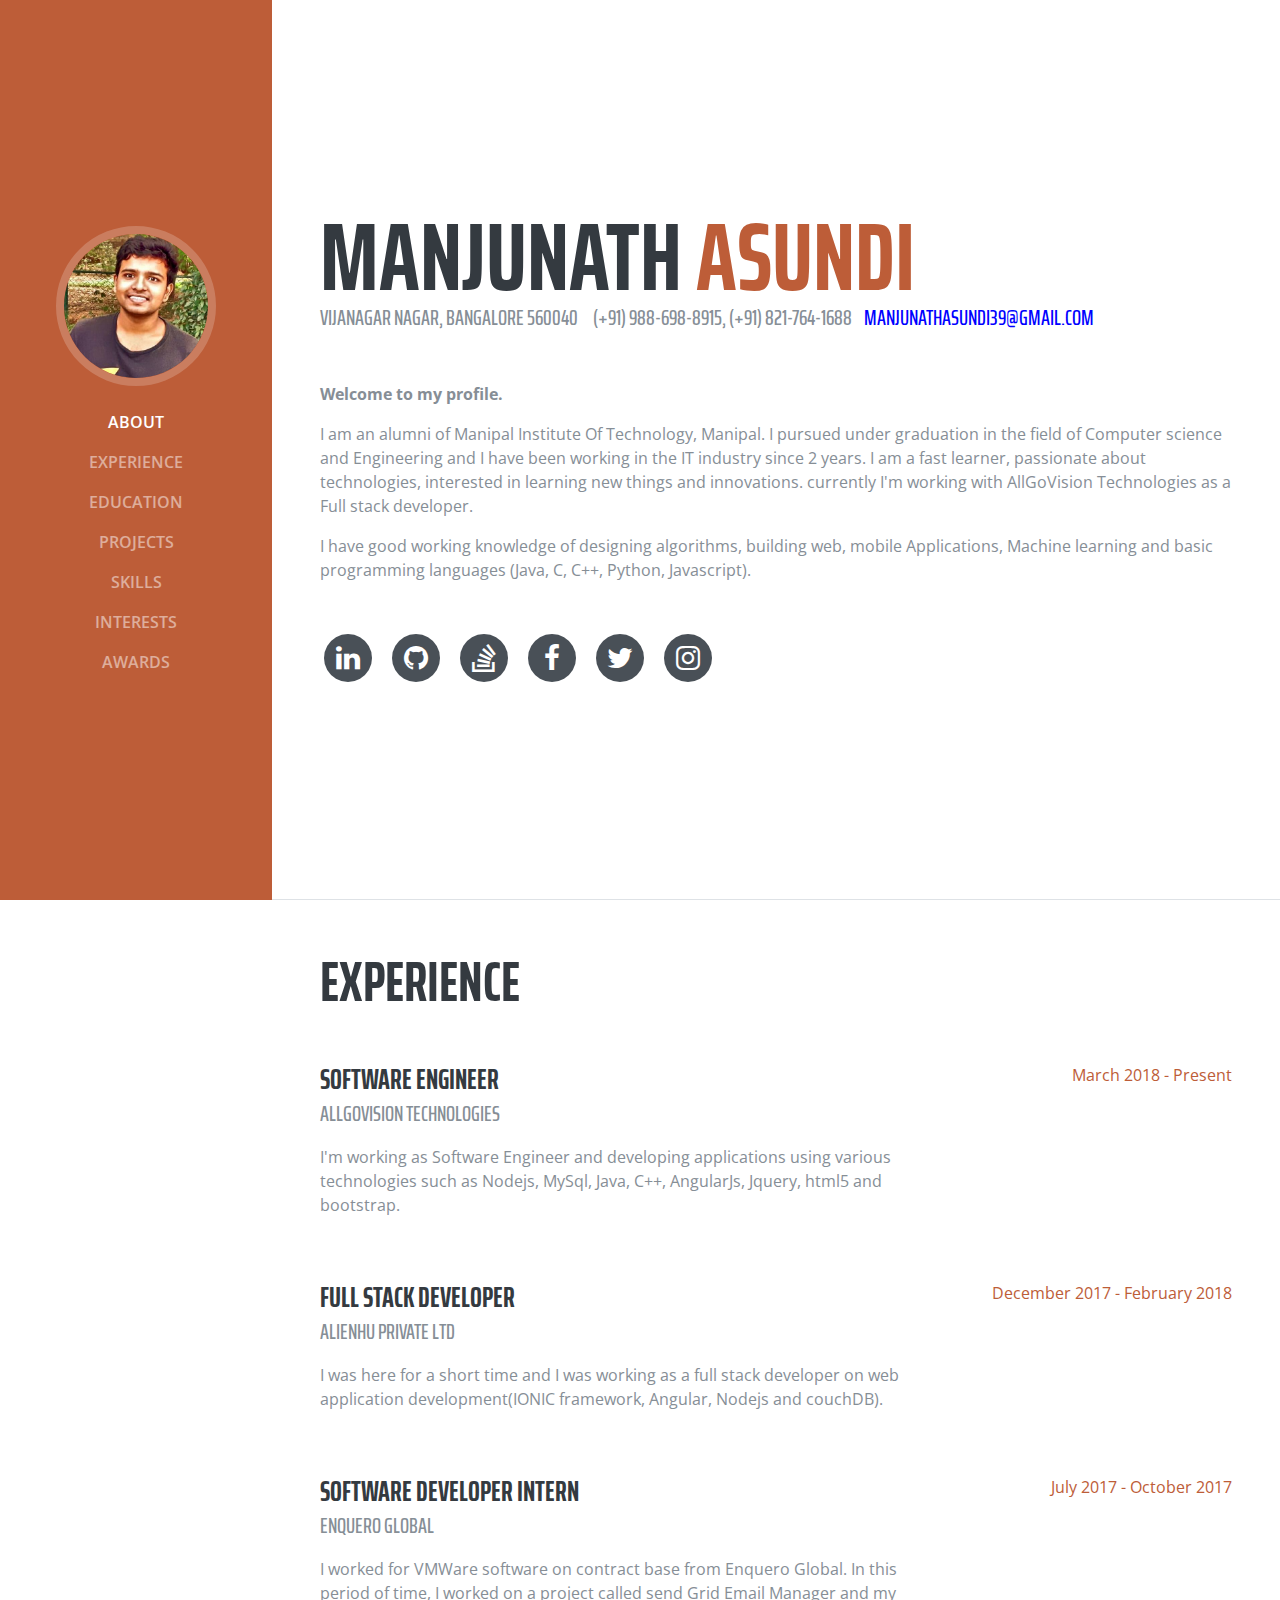
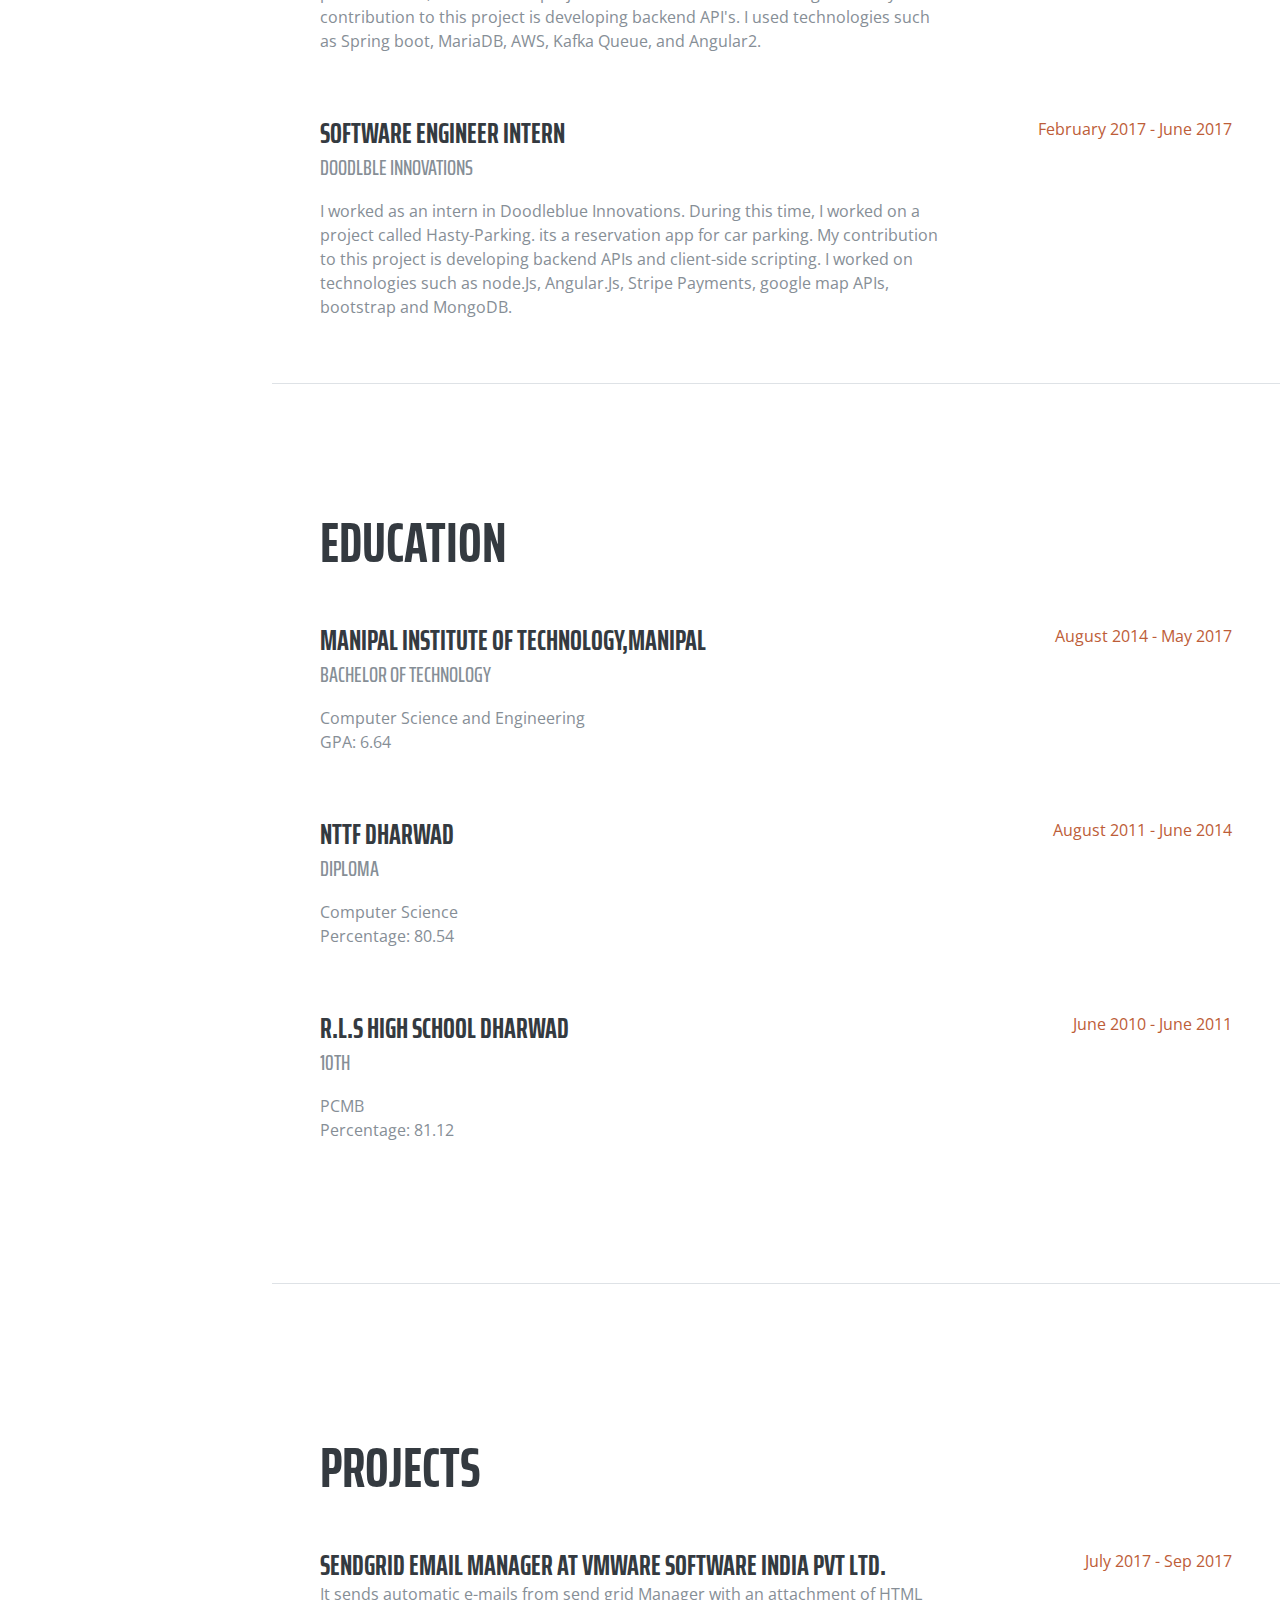
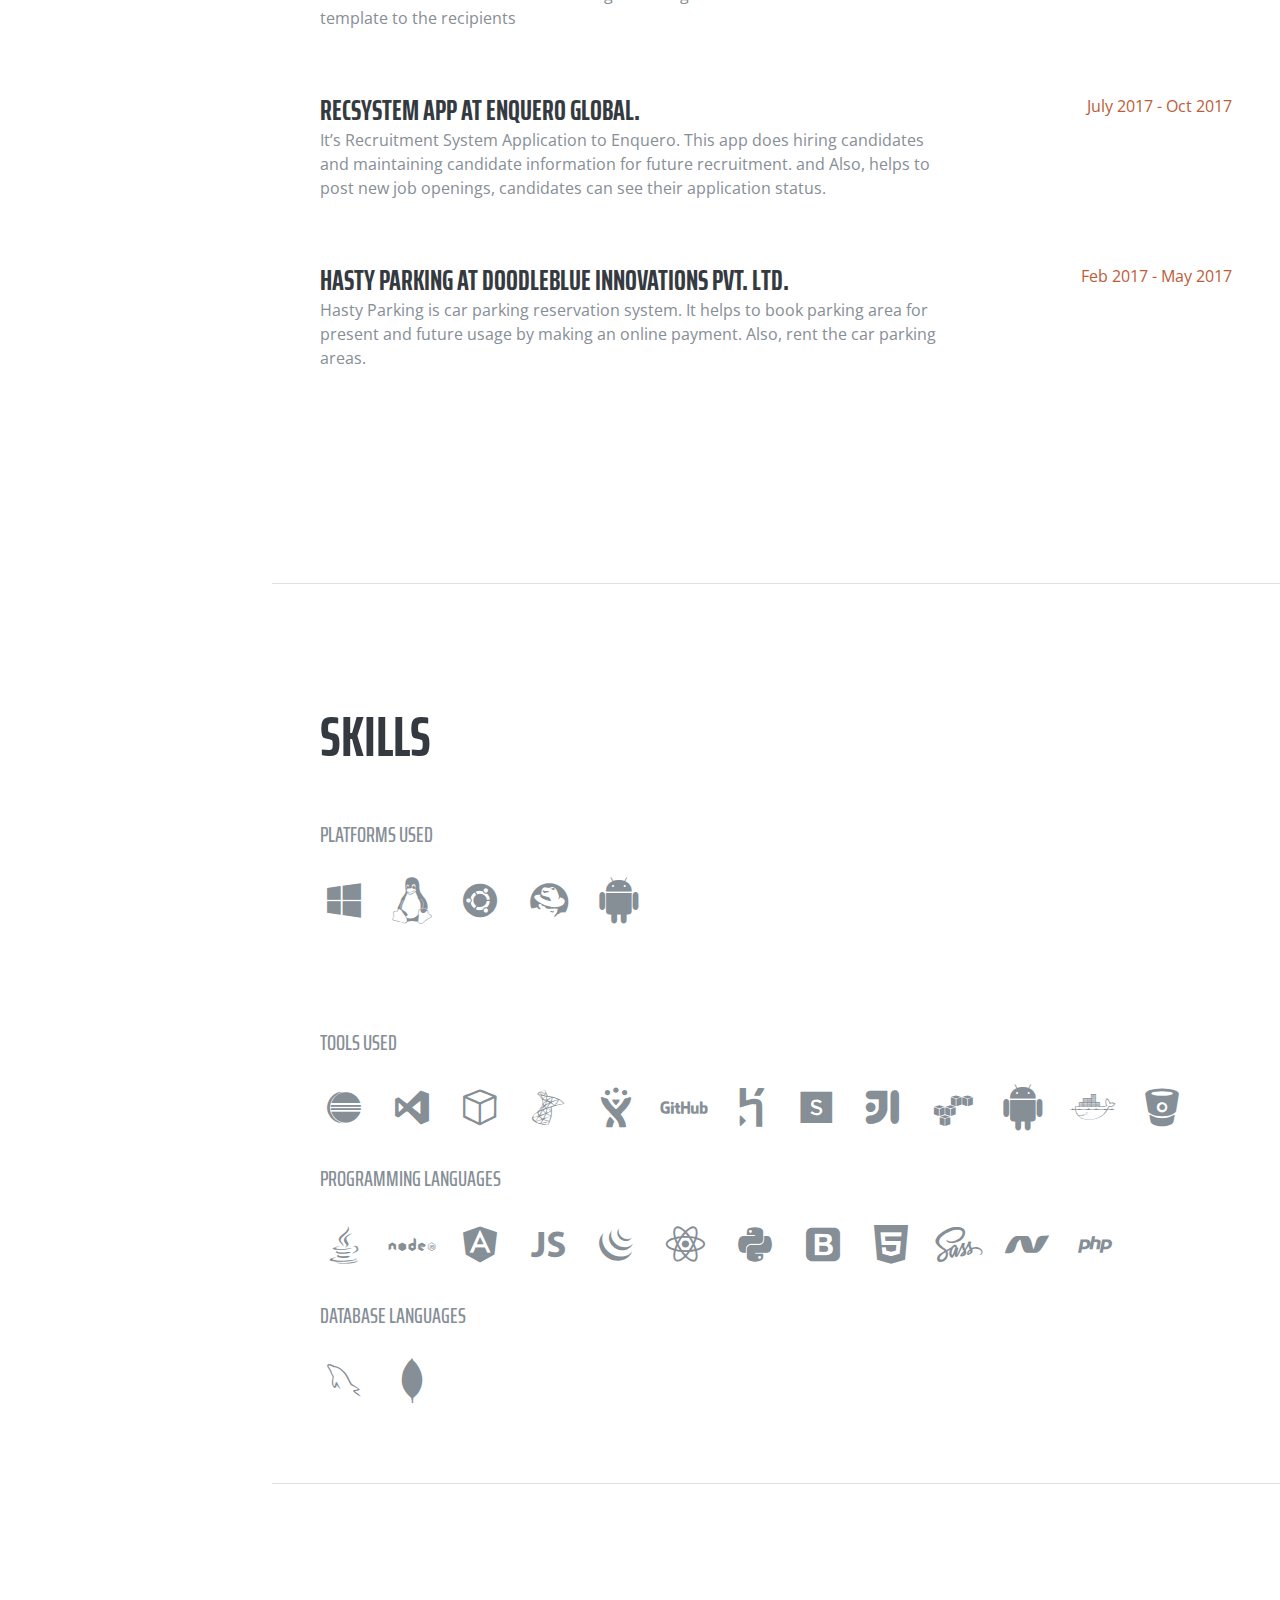
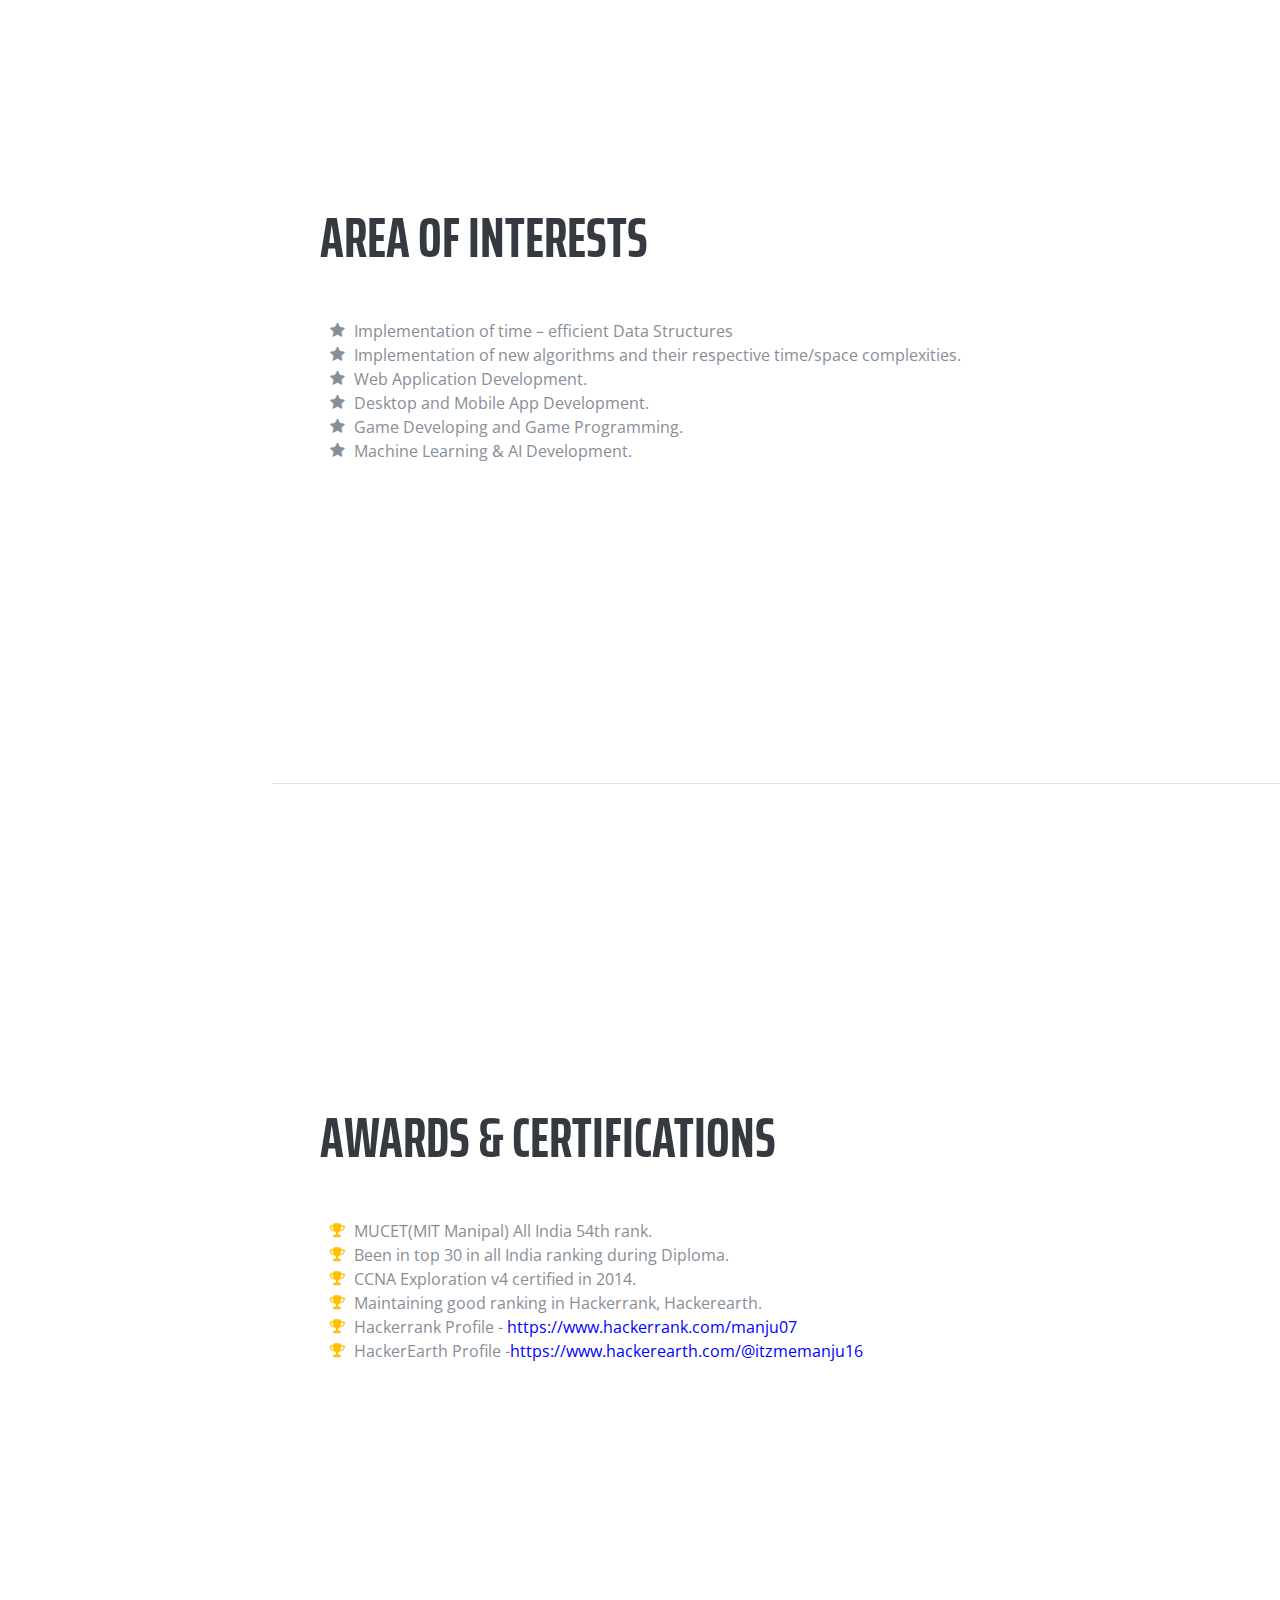
==== commit 433ca44e: "10th class updated" ====
--- a/index.html
+++ b/index.html
@@ -237,7 +237,8 @@
         <div class="resume-item d-flex flex-column flex-md-row">
           <div class="resume-content mr-auto">
             <h3 class="mb-0">R.L.S High School Dharwad</h3>
-            <div class="subheading mb-3">PCMB</div>
+            <div class="subheading mb-3">10th</div>
+            <div>PCMB</div>
             <p>Percentage: 81.12</p>
           </div>
           <div class="resume-date text-md-right">
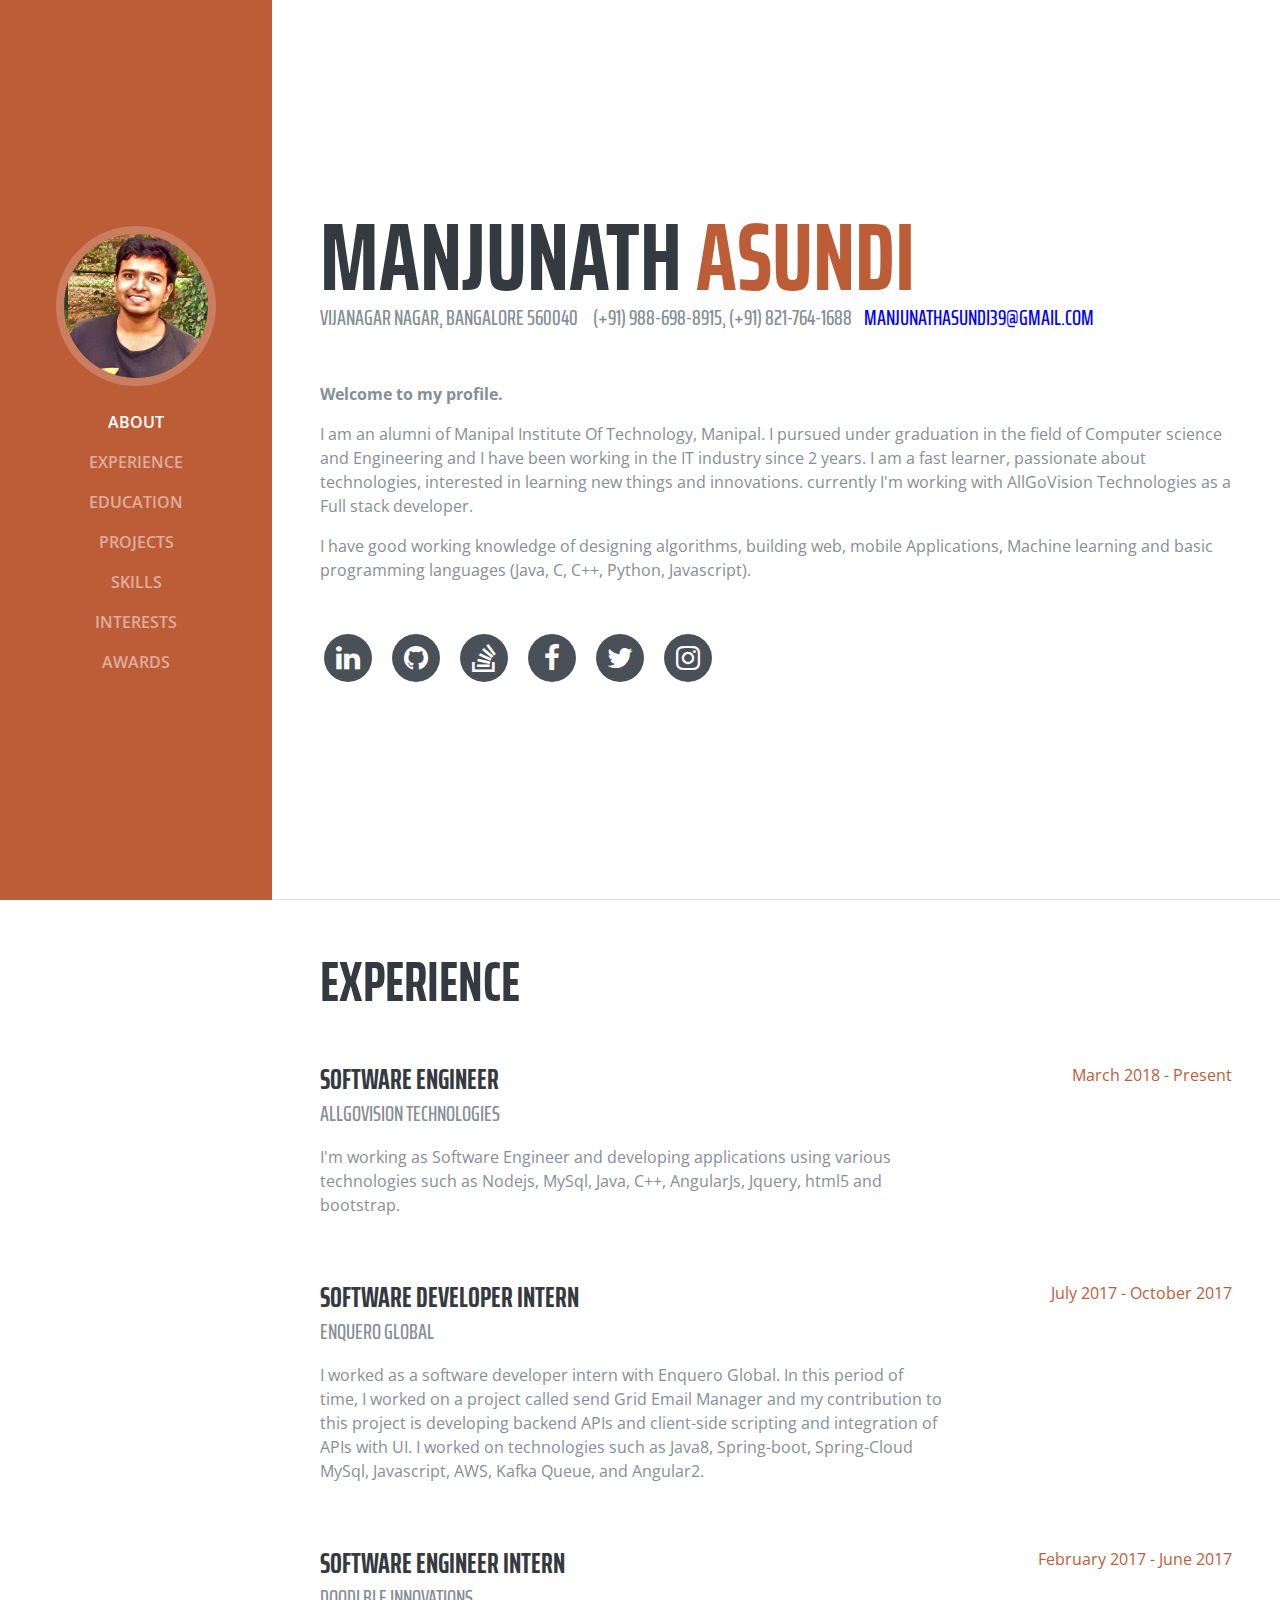
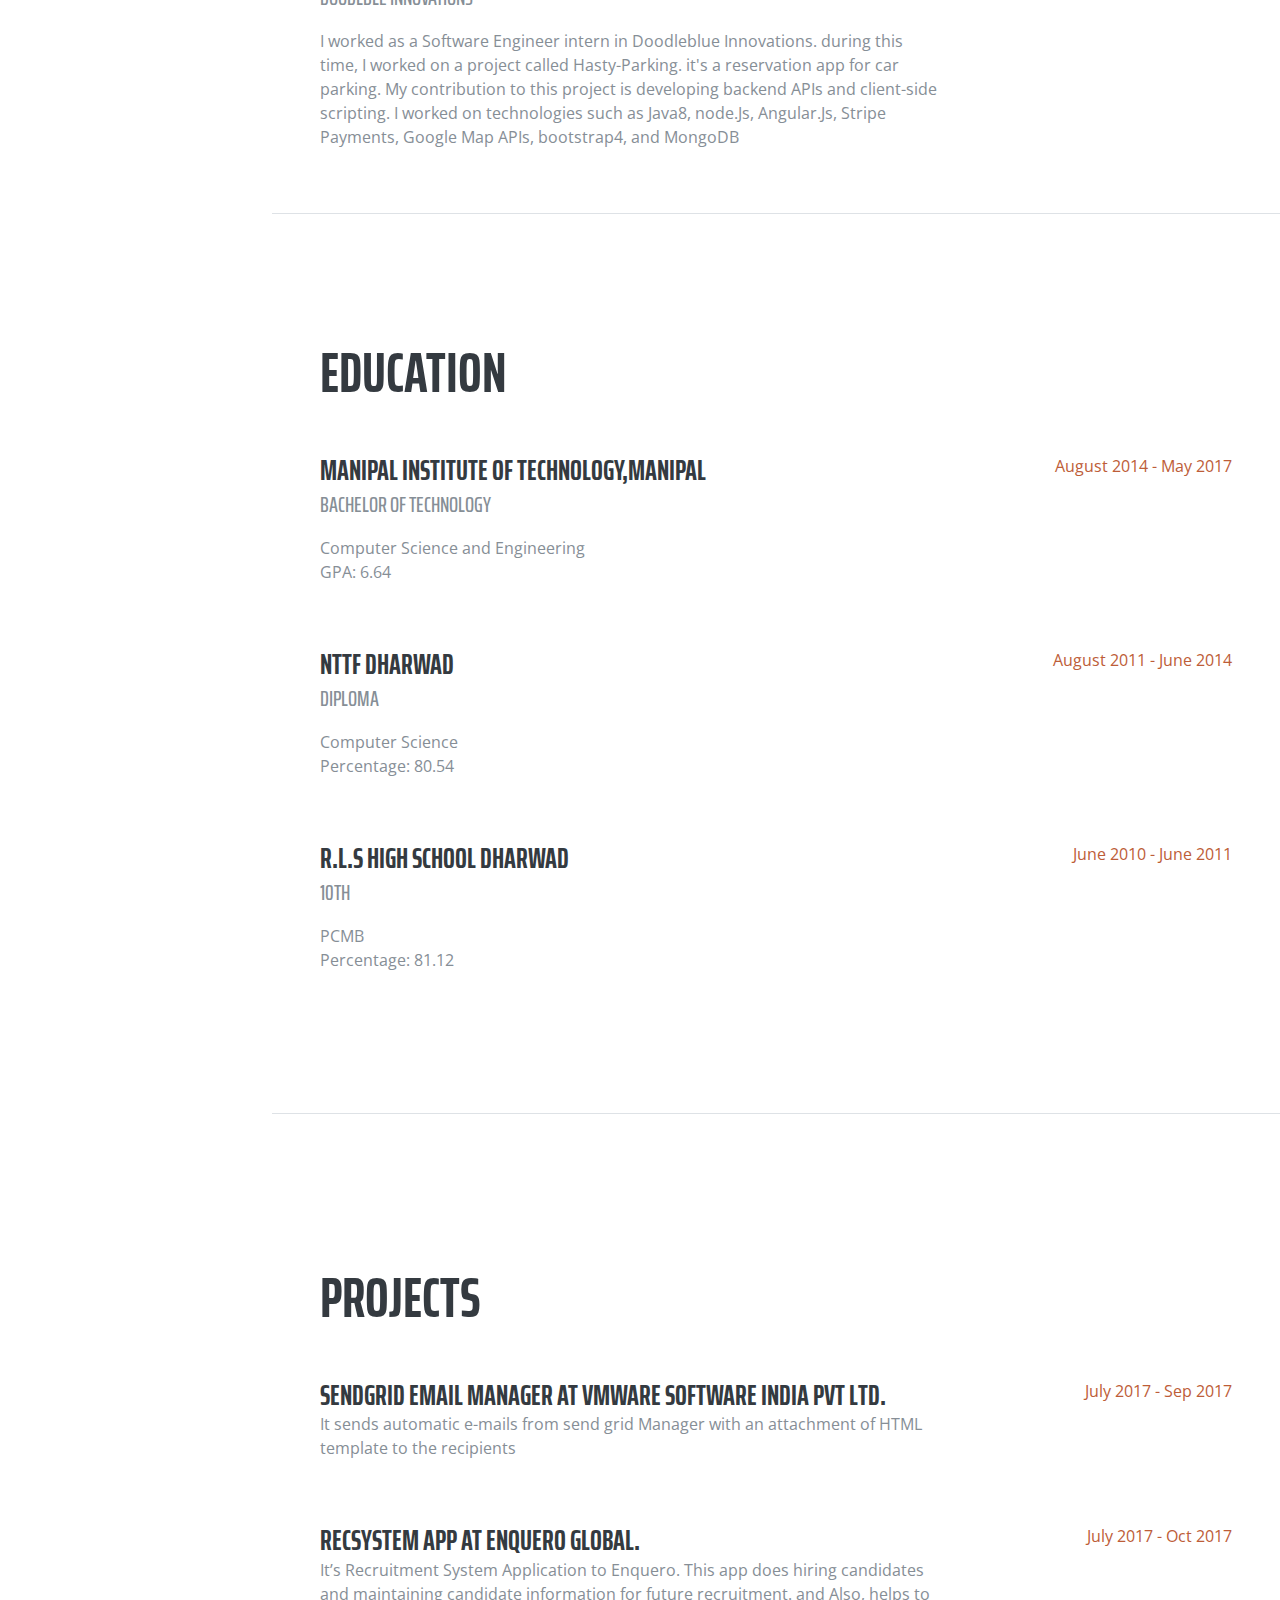
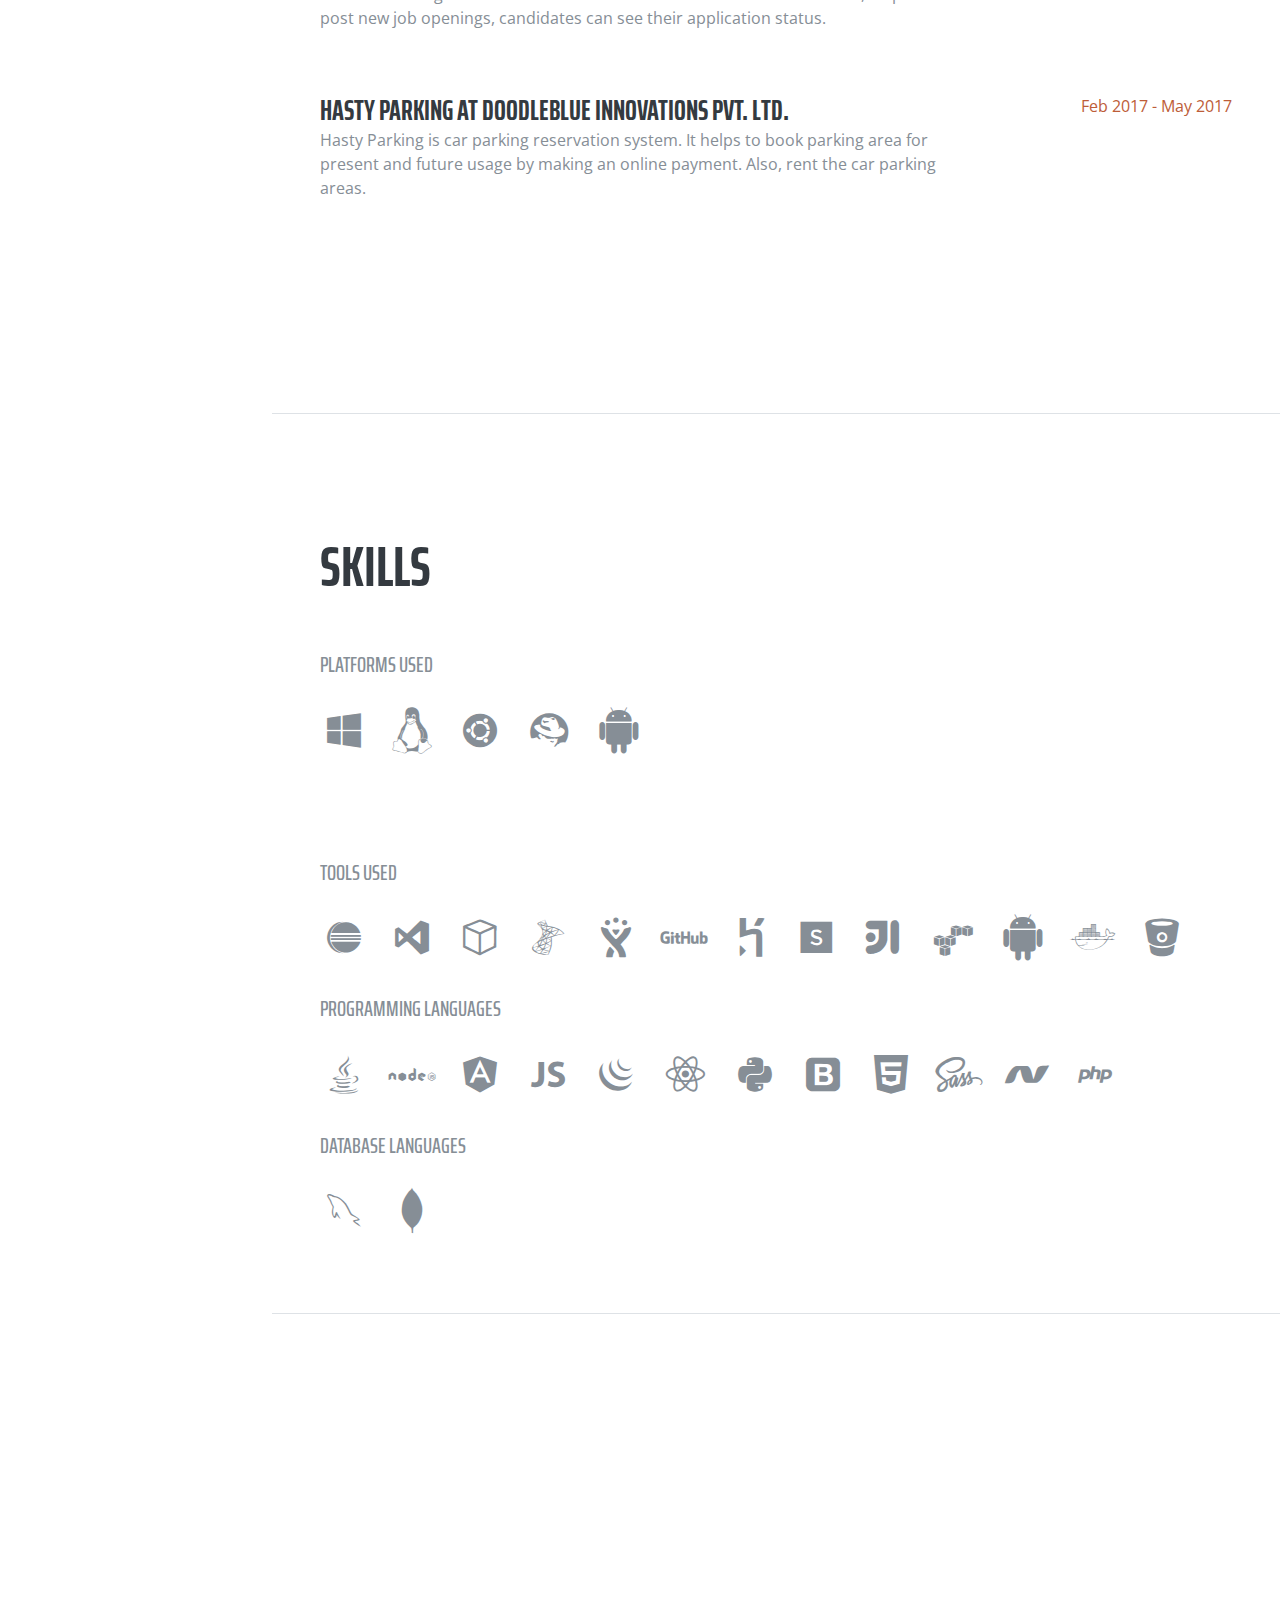
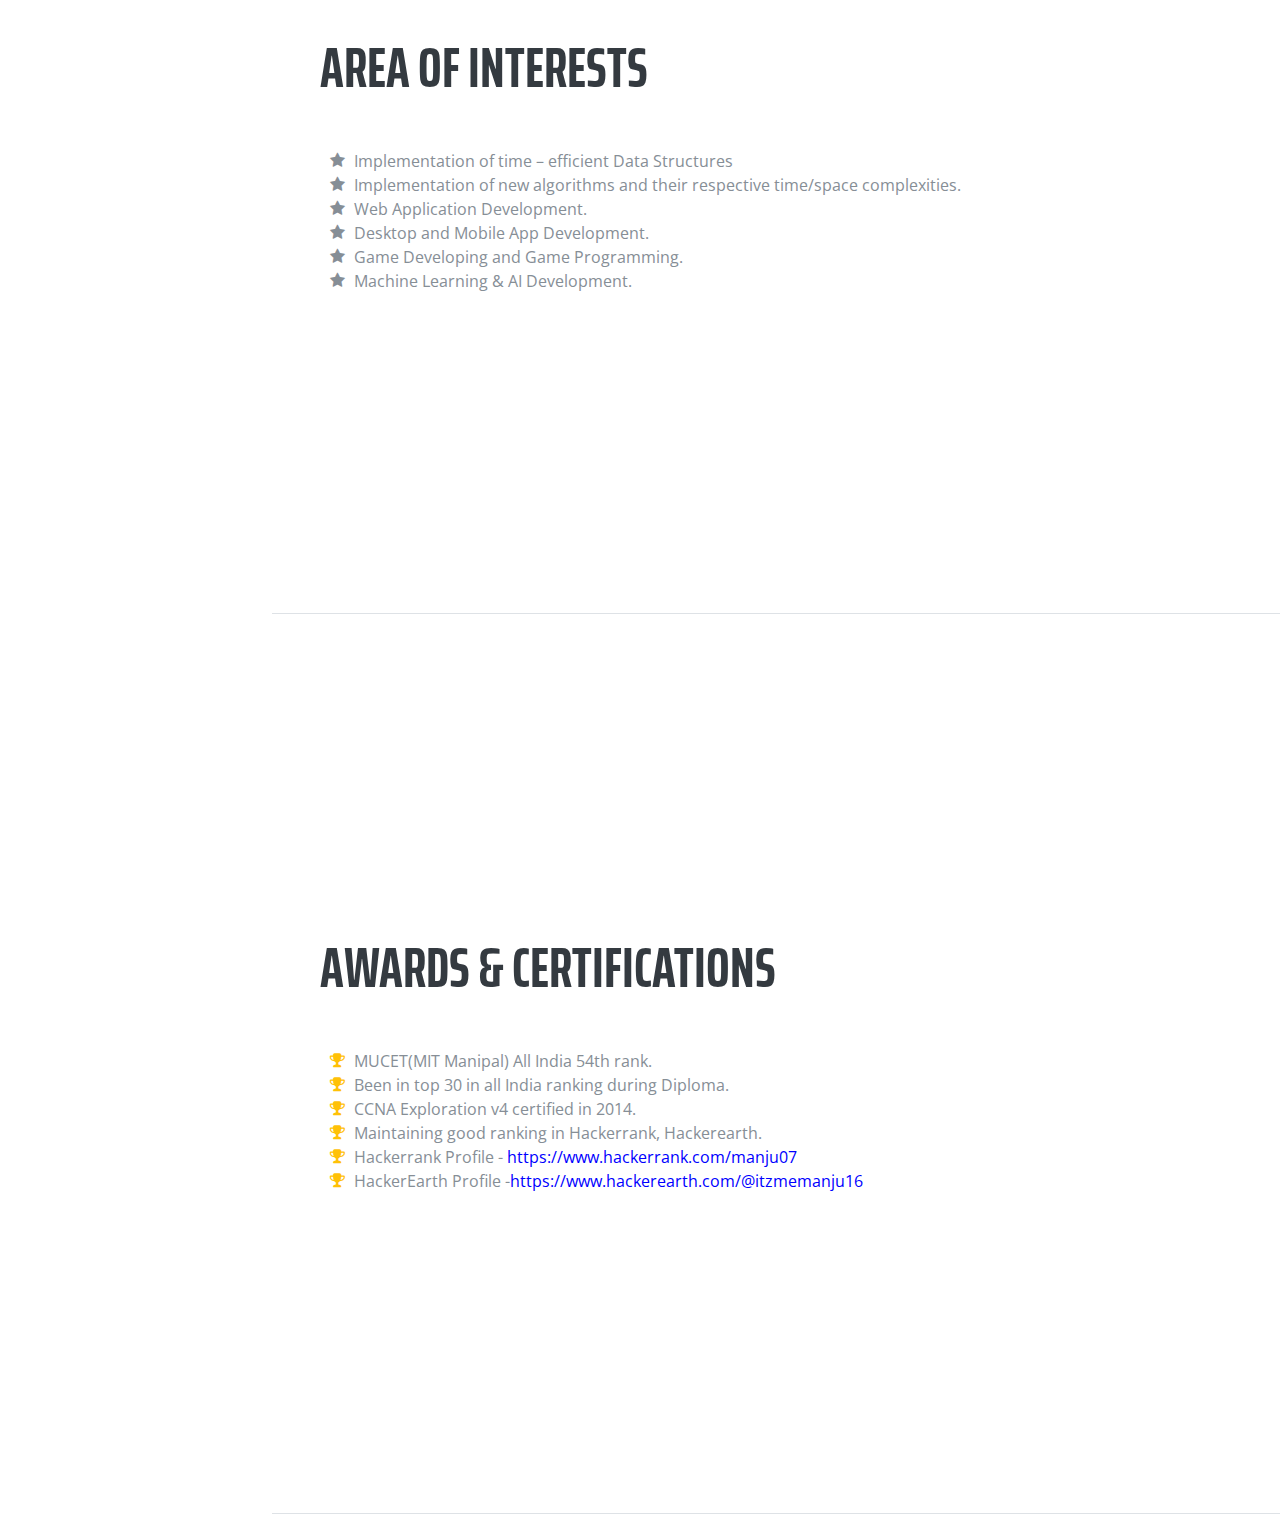
==== commit 46af0252: "Employment data changes" ====
--- a/index.html
+++ b/index.html
@@ -165,23 +165,9 @@
 
         <div class="resume-item d-flex flex-column flex-md-row mb-5">
           <div class="resume-content mr-auto">
-            <h3 class="mb-0">Full Stack Developer</h3>
-            <div class="subheading mb-3">AlienHU Private Ltd</div>
-            <p>I was here for a short time and I was working as a full stack developer on web application
-              development(IONIC framework, Angular, Nodejs and couchDB). </p>
-          </div>
-          <div class="resume-date text-md-right">
-            <span class="text-primary">December 2017 - February 2018</span>
-          </div>
-        </div>
-
-        <div class="resume-item d-flex flex-column flex-md-row mb-5">
-          <div class="resume-content mr-auto">
             <h3 class="mb-0">Software Developer Intern</h3>
             <div class="subheading mb-3">Enquero Global</div>
-            <p>I worked for VMWare software on contract base from Enquero Global. In this period of time, I worked on a
-              project called send Grid Email Manager and my contribution to this project is developing backend API's. I
-              used technologies such as Spring boot, MariaDB, AWS, Kafka Queue, and Angular2.</p>
+            <p>I worked as a software developer intern with Enquero Global. In this period of time, I worked on a project called send Grid Email Manager and my contribution to this project is developing backend APIs and client-side scripting and integration of APIs with UI.  I worked on technologies such as Java8, Spring-boot, Spring-Cloud MySql, Javascript, AWS, Kafka Queue, and Angular2.</p>
           </div>
           <div class="resume-date text-md-right">
             <span class="text-primary">July 2017 - October 2017</span>
@@ -192,10 +178,7 @@
           <div class="resume-content mr-auto">
             <h3 class="mb-0">Software Engineer Intern</h3>
             <div class="subheading mb-3">Doodlble Innovations</div>
-            <p>I worked as an intern in Doodleblue Innovations. During this time, I worked on a project called
-              Hasty-Parking. its a reservation app for car parking. My contribution to this project is developing
-              backend APIs and client-side scripting. I worked on technologies such as node.Js, Angular.Js, Stripe
-              Payments, google map APIs, bootstrap and MongoDB. </p>
+            <p>I worked as a Software Engineer intern in Doodleblue Innovations. during this time, I worked on a project called Hasty-Parking. it's a reservation app for car parking. My contribution to this project is developing backend APIs and client-side scripting. I worked on technologies such as Java8, node.Js, Angular.Js, Stripe Payments, Google Map APIs, bootstrap4, and MongoDB </p>
           </div>
           <div class="resume-date text-md-right">
             <span class="text-primary">February 2017 - June 2017</span>
@@ -226,7 +209,7 @@
           <div class="resume-content mr-auto">
             <h3 class="mb-0">NTTF Dharwad</h3>
             <div class="subheading mb-3">Diploma</div>
-            <div> Computer Science</div>
+            <div>Computer Science</div>
             <p>Percentage: 80.54</p>
           </div>
           <div class="resume-date text-md-right">
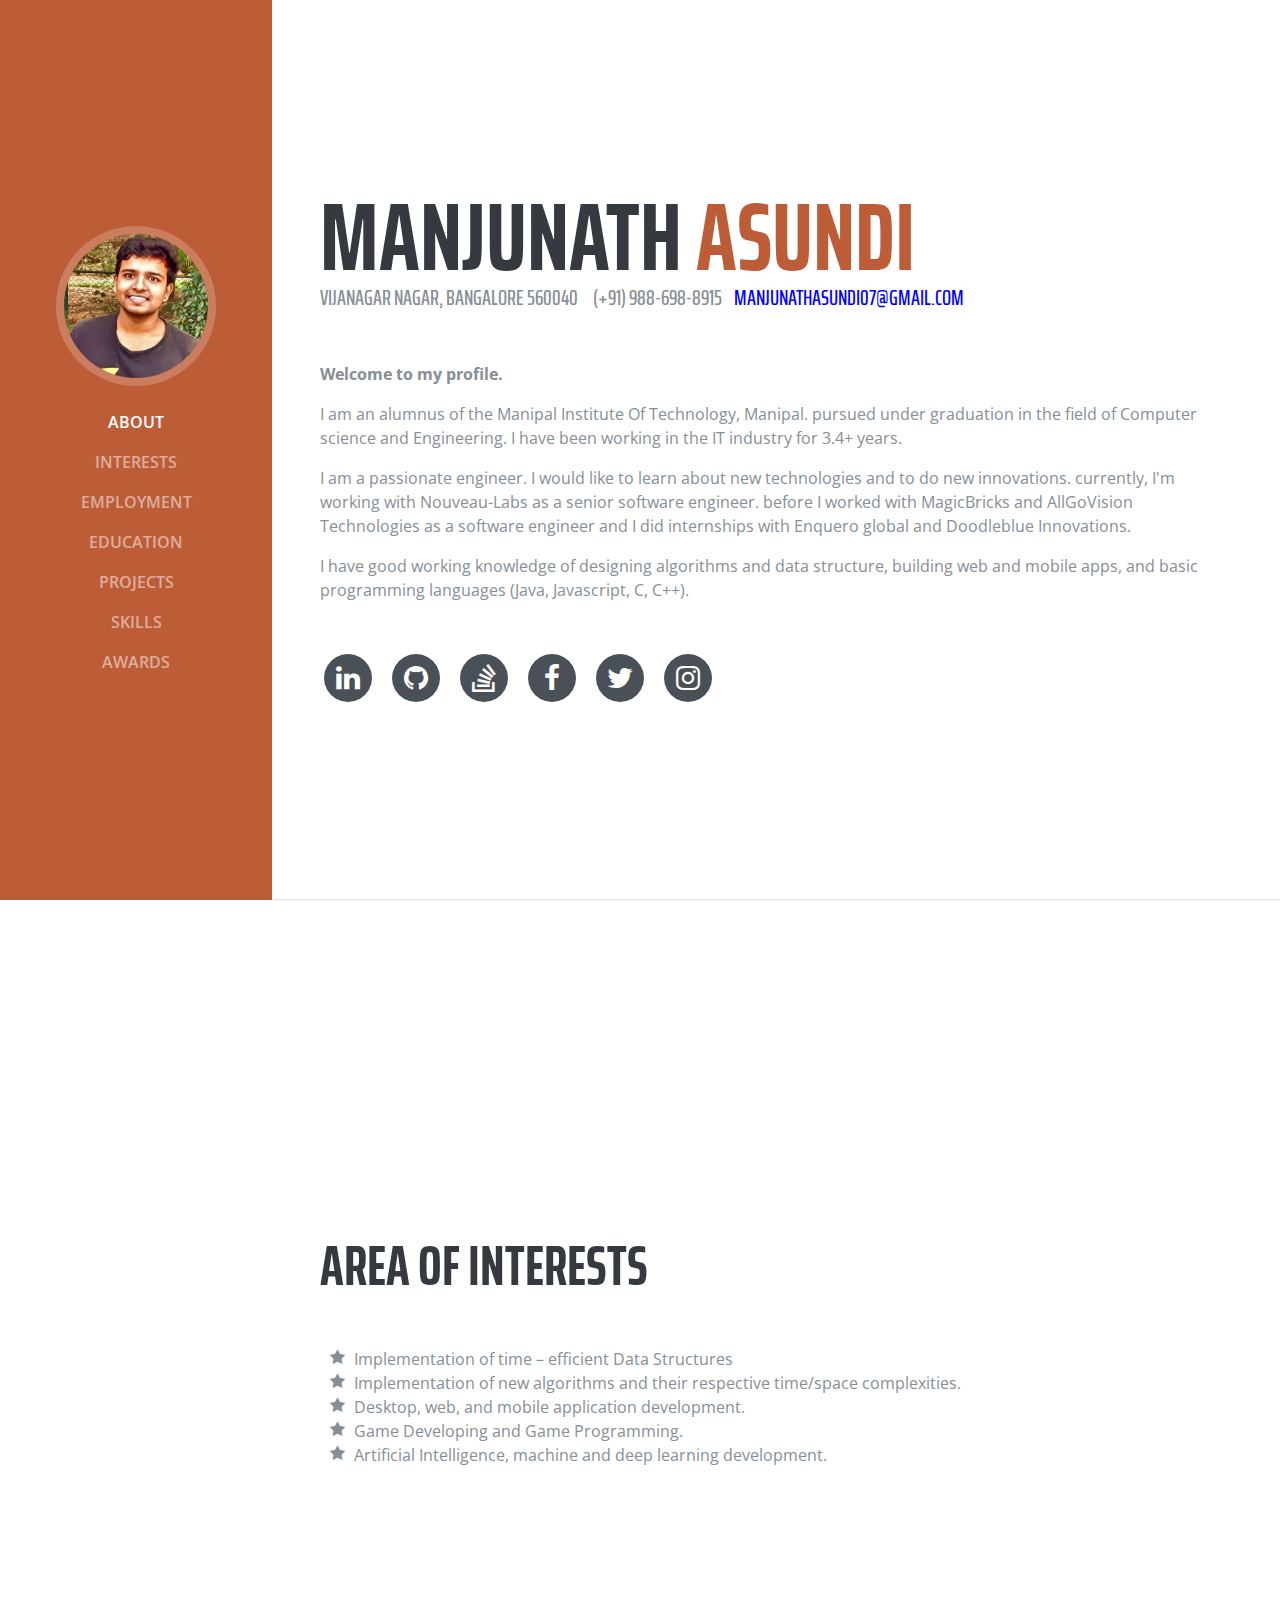
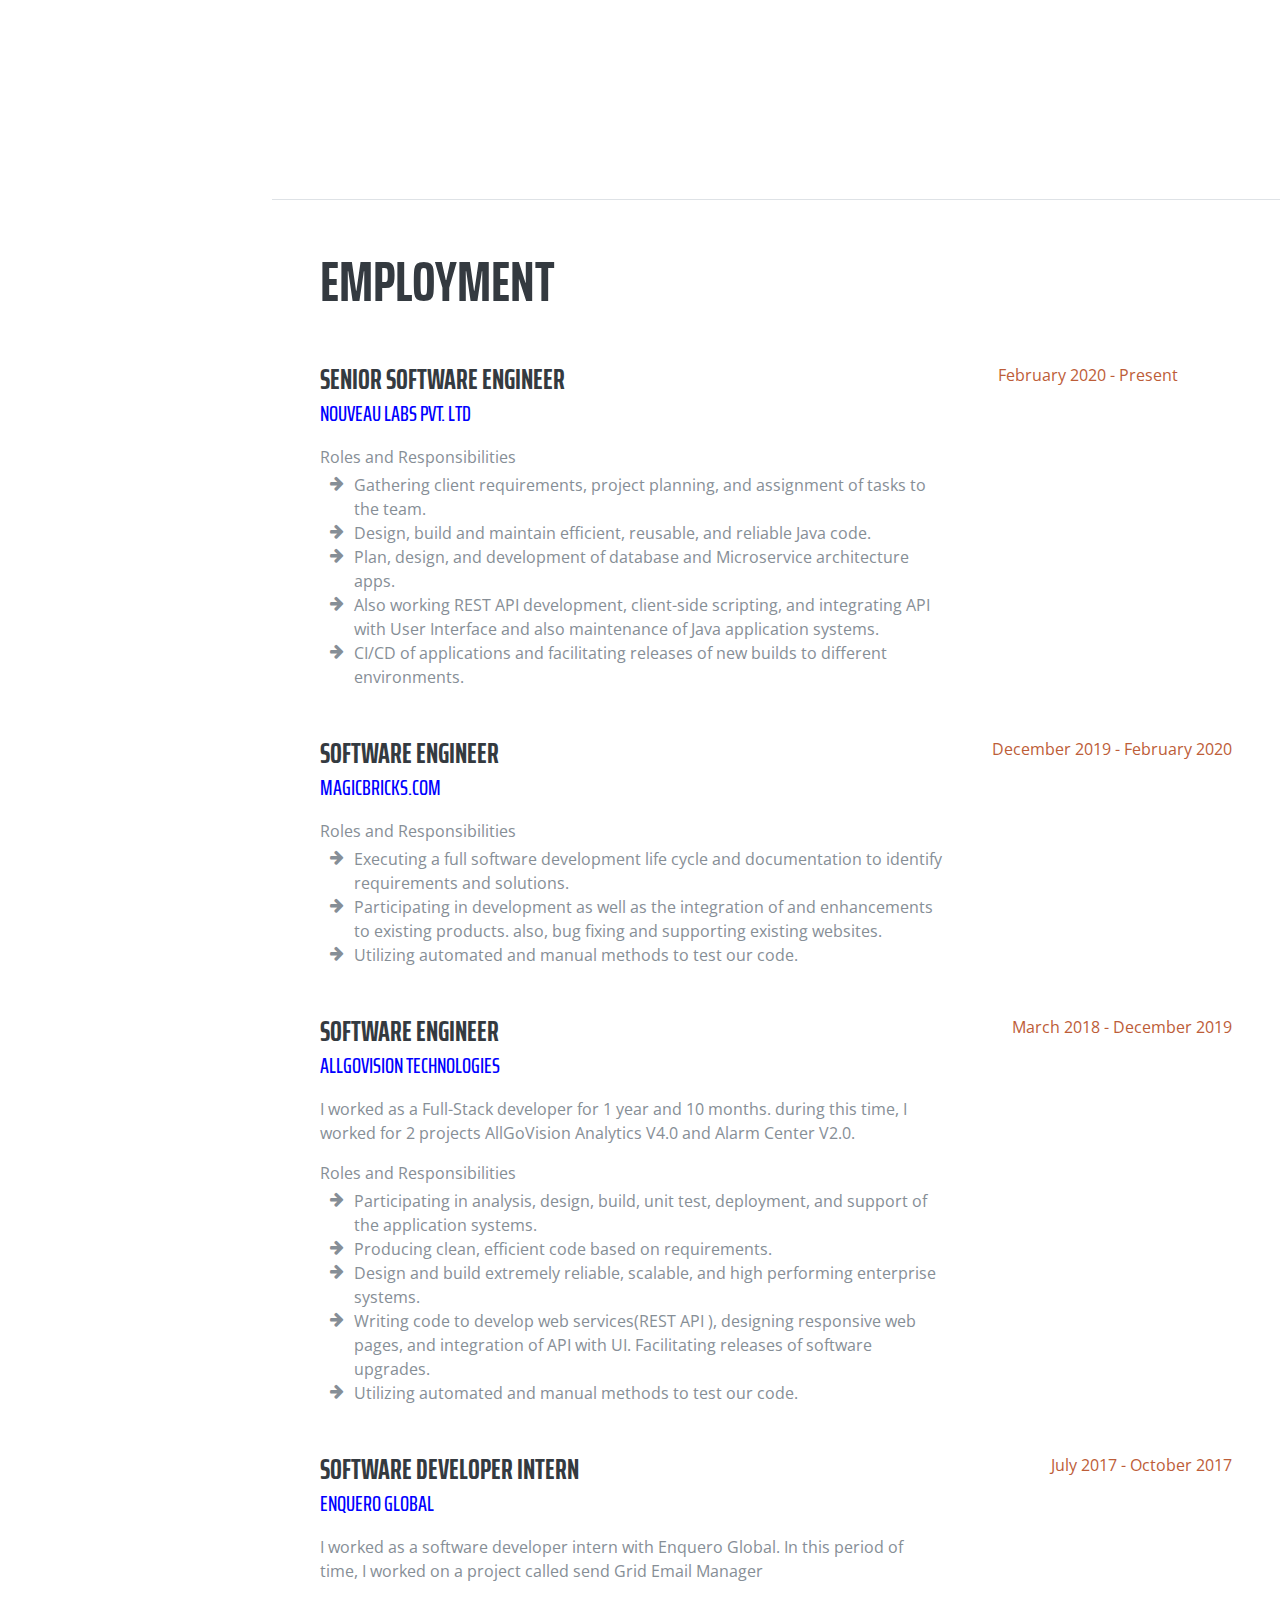
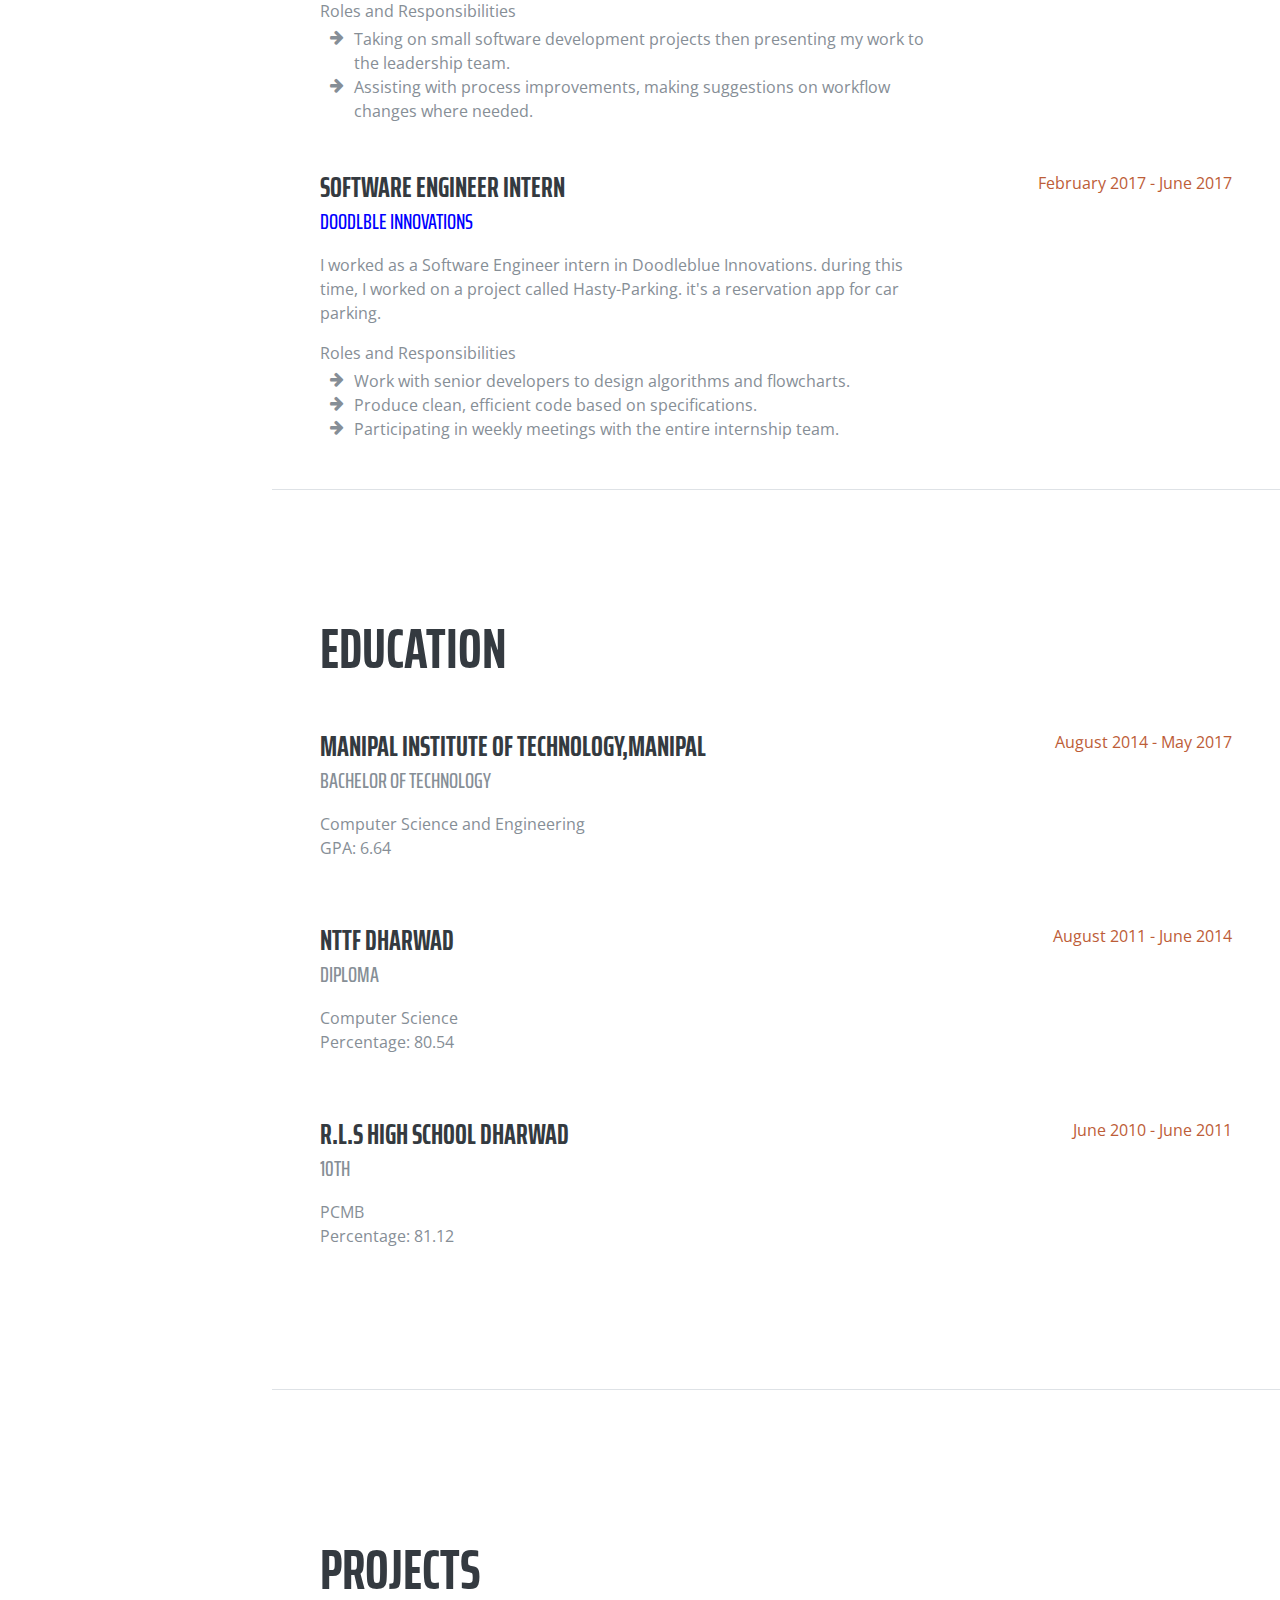
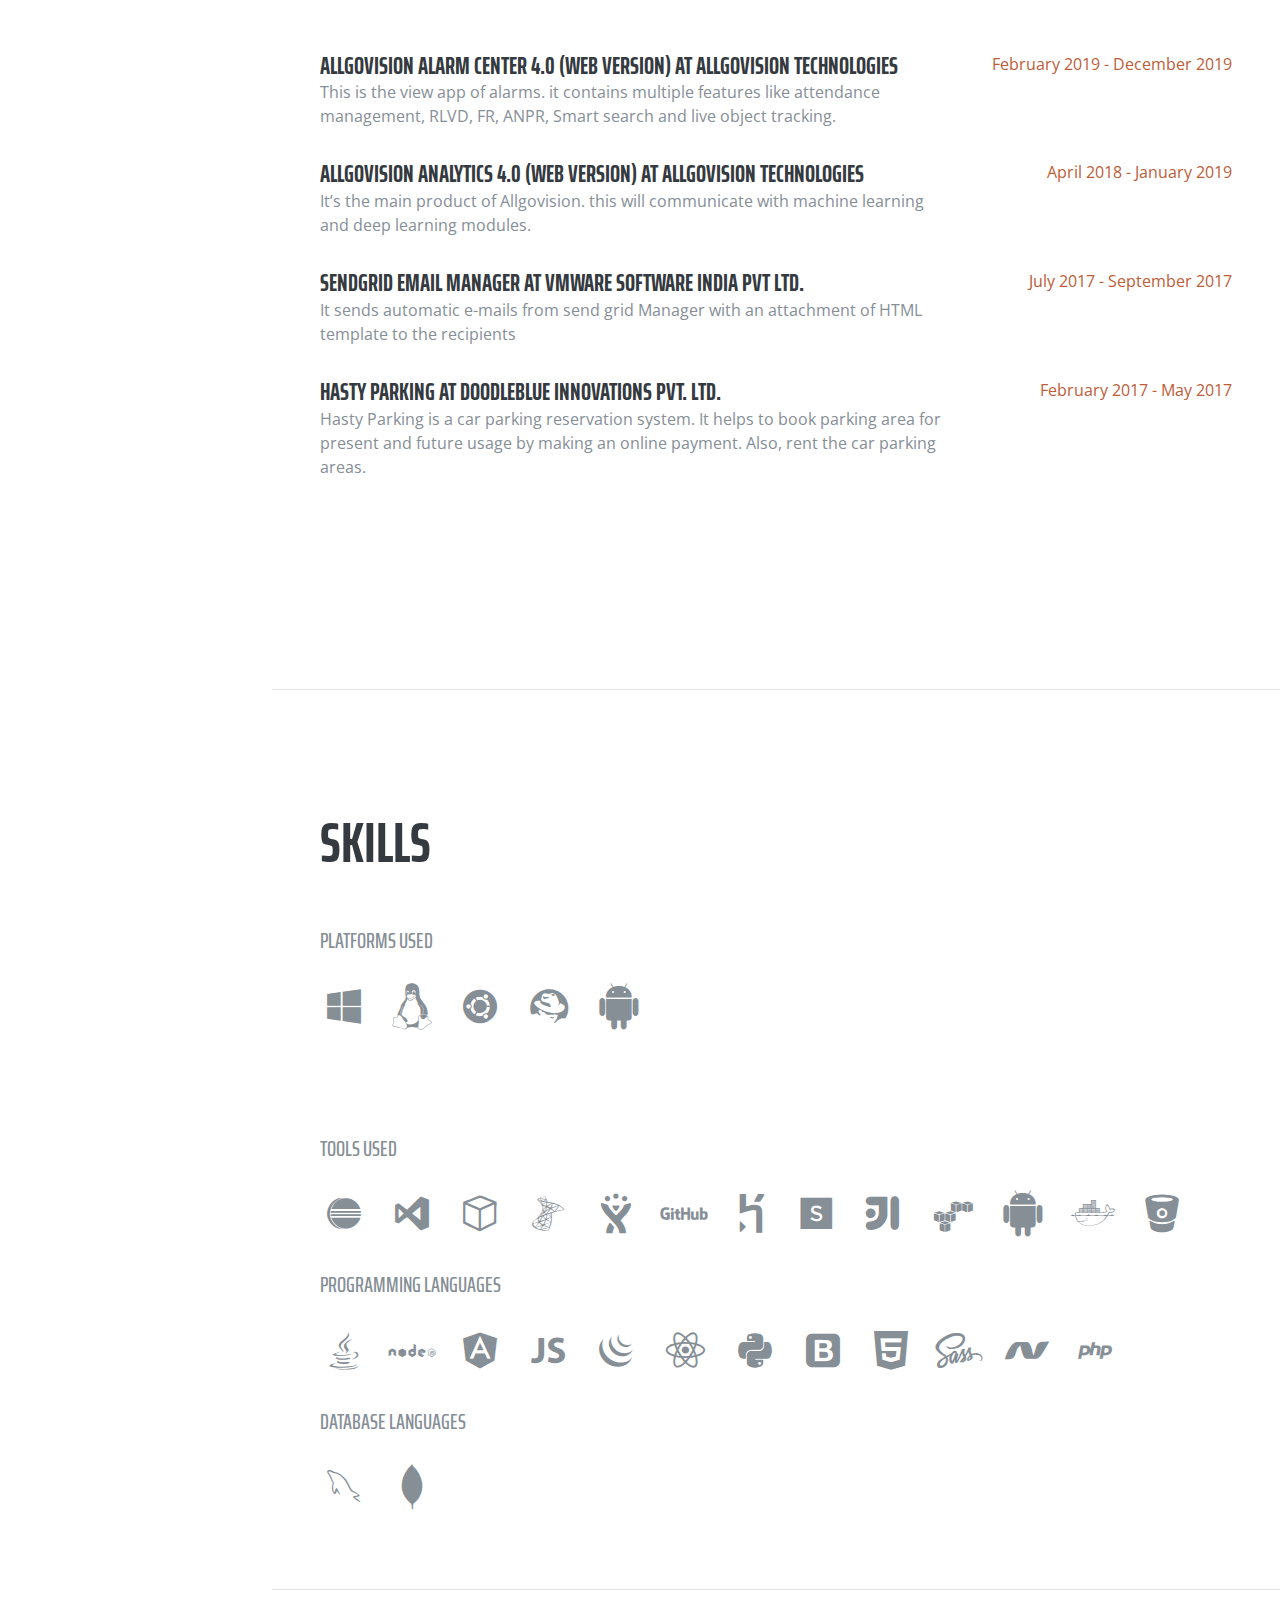
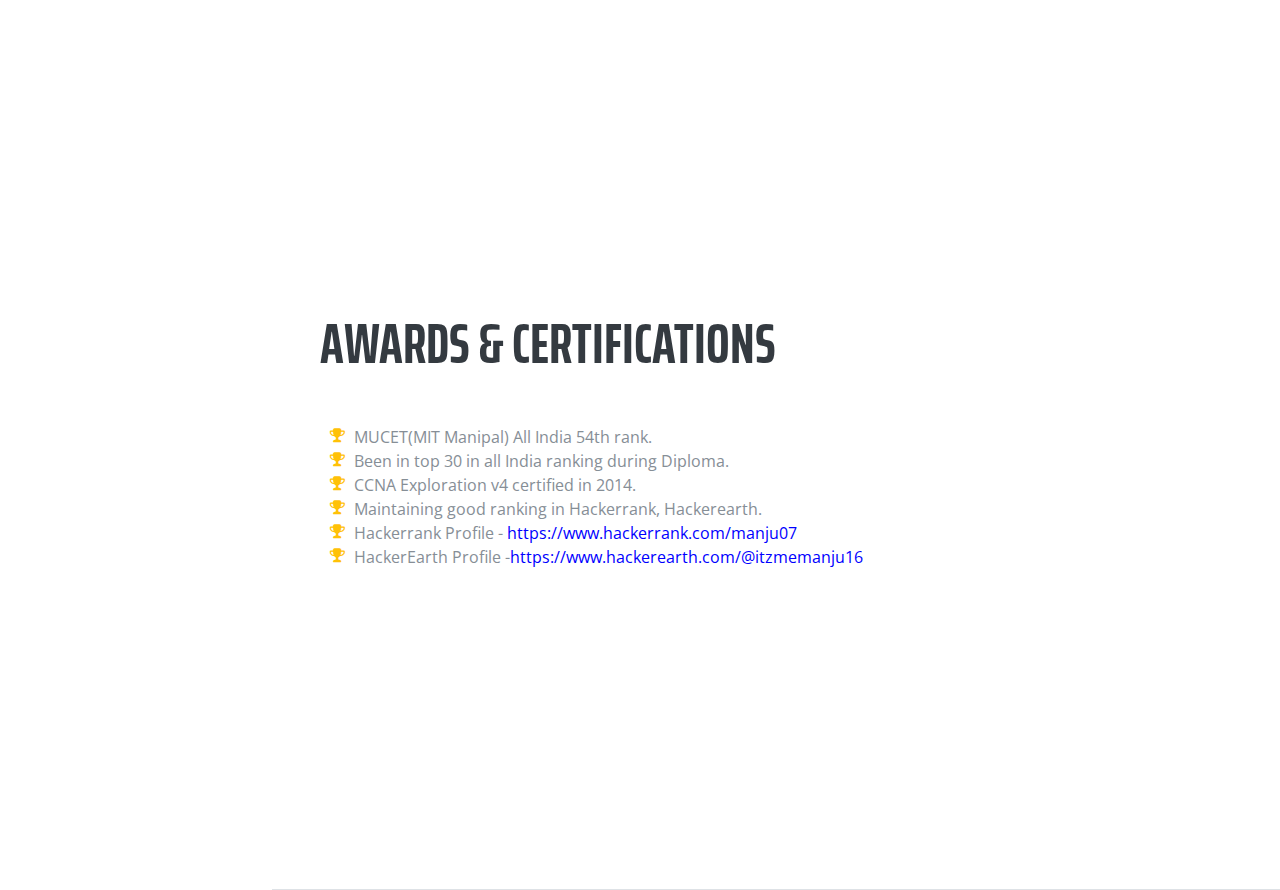
==== commit 866c53d0: "profile upated" ====
--- a/index.html
+++ b/index.html
@@ -14,8 +14,10 @@
   <link href="vendor/bootstrap/css/bootstrap.min.css" rel="stylesheet">
 
   <!-- Custom fonts for this template -->
-  <link href="https://fonts.googleapis.com/css?family=Saira+Extra+Condensed:100,200,300,400,500,600,700,800,900" rel="stylesheet">
-  <link href="https://fonts.googleapis.com/css?family=Open+Sans:300,300i,400,400i,600,600i,700,700i,800,800i" rel="stylesheet">
+  <link href="https://fonts.googleapis.com/css?family=Saira+Extra+Condensed:100,200,300,400,500,600,700,800,900"
+    rel="stylesheet">
+  <link href="https://fonts.googleapis.com/css?family=Open+Sans:300,300i,400,400i,600,600i,700,700i,800,800i"
+    rel="stylesheet">
   <link href="vendor/font-awesome/css/font-awesome.min.css" rel="stylesheet">
   <link href="vendor/devicons/css/devicons.min.css" rel="stylesheet">
   <link href="vendor/simple-line-icons/css/simple-line-icons.css" rel="stylesheet">
@@ -44,7 +46,10 @@
           <a class="nav-link js-scroll-trigger" href="#about">About</a>
         </li>
         <li class="nav-item">
-          <a class="nav-link js-scroll-trigger" href="#experience">Experience</a>
+          <a class="nav-link js-scroll-trigger" href="#interests">Interests</a>
+        </li>
+        <li class="nav-item">
+          <a class="nav-link js-scroll-trigger" href="#employment">Employment</a>
         </li>
         <li class="nav-item">
           <a class="nav-link js-scroll-trigger" href="#education">Education</a>
@@ -54,9 +59,6 @@
         </li>
         <li class="nav-item">
           <a class="nav-link js-scroll-trigger" href="#skills">Skills</a>
-        </li>
-        <li class="nav-item">
-          <a class="nav-link js-scroll-trigger" href="#interests">Interests</a>
         </li>
         <li class="nav-item">
           <a class="nav-link js-scroll-trigger" href="#awards">Awards</a>
@@ -72,23 +74,23 @@
         <h1 class="mb-0">Manjunath
           <span class="text-primary">Asundi</span>
         </h1>
-        <div class="subheading mb-5">Vijanagar Nagar, Bangalore 560040 &nbsp;&nbsp;&nbsp; (+91) 988-698-8915, (+91)
-          821-764-1688
-          <a href="mailto:manjunathasundi39@gmail.com">&nbsp;&nbsp;&nbsp;manjunathasundi39@gmail.com</a>
+        <div class="subheading mb-5">Vijanagar Nagar, Bangalore 560040 &nbsp;&nbsp;&nbsp; (+91) 988-698-8915
+          <a href="mailto:manjunathasundi07@gmail.com">&nbsp;&nbsp;&nbsp;manjunathasundi07@gmail.com</a>
         </div>
         <p class="mb-3">
           <b> Welcome to my profile.</b>
         </p>
-        <p class="mb-3">I am an alumni of Manipal Institute Of Technology, Manipal. I pursued under graduation in the
-          field of Computer science and
-          Engineering and I have been working in the IT industry since 2 years. I am a fast learner, passionate
-          about technologies, interested in learning new things and innovations. currently I'm working with AllGoVision
-          Technologies
-          as a Full stack developer.
+        <p class="mb-3">I am an alumnus of the Manipal Institute Of Technology, Manipal. pursued under graduation in the
+          field of Computer science and Engineering. I have been working in the IT industry for 3.4+ years.
         </p>
-        <p class="mb-5">I have good working knowledge of designing algorithms, building web, mobile Applications,
-          Machine learning and
-          basic programming languages (Java, C, C++, Python, Javascript).
+        <p class="mb-3">I am a passionate engineer. I would like to learn about new technologies and to do new
+          innovations. currently, I'm working with Nouveau-Labs as a senior software engineer. before I worked with
+          MagicBricks and AllGoVision Technologies as a software engineer and I did internships with Enquero global and
+          Doodleblue Innovations.
+        </p>
+        <p class="mb-5">
+          I have good working knowledge of designing algorithms and data structure, building web and mobile apps, and
+          basic programming languages (Java, Javascript, C, C++).
         </p>
 
         <ul class="list-inline list-social-icons mb-0">
@@ -145,29 +147,159 @@
       </div>
     </section>
 
-    <section class="resume-section p-3 p-lg-5 d-flex flex-column" id="experience">
+    <section class="resume-section p-3 p-lg-5 d-flex flex-column" id="interests">
       <div class="my-auto">
-        <h2 class="mb-5">Experience</h2>
+        <h2 class="mb-5">Area of Interests</h2>
+        <ul class="fa-ul mb-0">
+          <li>
+            <i class="fa-li fa fa-star"></i>
+            Implementation of time – efficient Data Structures
+          </li>
+          <li>
+            <i class="fa-li fa fa-star"></i>
+            Implementation of new algorithms and their respective time/space complexities.
+          </li>
+          <li>
+            <i class="fa-li fa fa-star"></i>
+            Desktop, web, and mobile application development.
+          </li>
+          <li>
+            <i class="fa-li fa fa-star"></i>
+            Game Developing and Game Programming.
+          </li>
+          <li>
+            <i class="fa-li fa fa-star"></i>
+            Artificial Intelligence, machine and deep learning development.
+          </li>
+        </ul>
+      </div>
+    </section>
+
+    <section class="resume-section p-3 p-lg-5 d-flex flex-column" id="employment">
+      <div class="my-auto">
+        <h2 class="mb-5">Employment</h2>
 
         <div class="resume-item d-flex flex-column flex-md-row mb-5">
           <div class="resume-content mr-auto">
+            <h3 class="mb-0">Senior Software Engineer</h3>
+            <div class="subheading mb-3"><a href="https://www.nouveau-labs.com/" target="_blank">Nouveau Labs PVT.
+                LTD</a></div>
+            <p class="mb-1">Roles and Responsibilities</p>
+            <ul class="fa-ul mb-0">
+              <li>
+                <i class="fa-li fa fa-arrow-right"></i>
+                Gathering client requirements, project planning, and assignment of tasks to the team.
+              </li>
+              <li>
+                <i class="fa-li fa fa-arrow-right"></i>
+                Design, build and maintain efficient, reusable, and reliable Java code.
+              </li>
+              <li>
+                <i class="fa-li fa fa-arrow-right"></i>
+                Plan, design, and development of database and Microservice architecture apps.
+              </li>
+              <li>
+                <i class="fa-li fa fa-arrow-right"></i>
+                Also working REST API development, client-side scripting, and integrating API with User
+                Interface and also maintenance of Java application systems.
+              </li>
+              <li>
+                <i class="fa-li fa fa-arrow-right"></i>
+                CI/CD of applications and facilitating releases of new builds to different environments.
+              </li>
+
+            </ul>
+          </div>
+          <div class="resume-date text-md-center">
+            <span class="text-primary">February 2020 - Present</span>
+          </div>
+        </div>
+
+        <div class="resume-item d-flex flex-column flex-md-row mb-5">
+          <div class="resume-content mr-auto">
             <h3 class="mb-0">Software Engineer</h3>
-            <div class="subheading mb-3">AllGoVision Technologies</div>
-            <p> I'm working as Software Engineer and developing applications using various technologies such as Nodejs,
-              MySql, Java,
-              C++, AngularJs, Jquery, html5 and bootstrap.
+            <div class="subheading mb-3"><a href="https://www.magicbricks.com/" target="_blank">MagicBricks.com</a>
+            </div>
+            <p class="mb-1">Roles and Responsibilities</p>
+            <ul class="fa-ul mb-0">
+              <li>
+                <i class="fa-li fa fa-arrow-right"></i>
+                Executing a full software development life cycle and documentation to identify requirements and
+                solutions.
+              </li>
+              <li>
+                <i class="fa-li fa fa-arrow-right"></i>
+                Participating in development as well as the integration of and enhancements to existing products. also,
+                bug fixing and supporting existing websites.
+              </li>
+              <li>
+                <i class="fa-li fa fa-arrow-right"></i>
+                Utilizing automated and manual methods to test our code.
+              </li>
+            </ul>
+          </div>
+          <div class="resume-date text-md-right">
+            <span class="text-primary">December 2019 - February 2020</span>
+          </div>
+        </div>
+
+        <div class="resume-item d-flex flex-column flex-md-row mb-5">
+          <div class="resume-content mr-auto">
+            <h3 class="mb-0">Software Engineer</h3>
+            <div class="subheading mb-3"><a href="https://allgovision.com/" target="_blank">AllGoVision Technologies</a>
+            </div>
+            <p>I worked as a Full-Stack developer for 1 year and 10 months. during this time, I worked for 2 projects
+              AllGoVision Analytics V4.0 and Alarm Center V2.0.
             </p>
-          </div>
-          <div class="resume-date text-md-right">
-            <span class="text-primary">March 2018 - Present</span>
+            <p class="mb-1">Roles and Responsibilities</p>
+            <ul class="fa-ul mb-0">
+              <li>
+                <i class="fa-li fa fa-arrow-right"></i>
+                Participating in analysis, design, build, unit test, deployment, and support of the application systems.
+              </li>
+              <li>
+                <i class="fa-li fa fa-arrow-right"></i>
+                Producing clean, efficient code based on requirements.
+              </li>
+              <li>
+                <i class="fa-li fa fa-arrow-right"></i>
+                Design and build extremely reliable, scalable, and high performing enterprise systems.
+              </li>
+              <li>
+                <i class="fa-li fa fa-arrow-right"></i>
+                Writing code to develop web services(REST API ), designing responsive web pages, and integration of API
+                with UI. Facilitating releases of software upgrades.
+              </li>
+              <li>
+                <i class="fa-li fa fa-arrow-right"></i>
+                Utilizing automated and manual methods to test our code.
+              </li>
+            </ul>
+          </div>
+          <div class="resume-date text-md-right">
+            <span class="text-primary">March 2018 - December 2019</span>
           </div>
         </div>
 
         <div class="resume-item d-flex flex-column flex-md-row mb-5">
           <div class="resume-content mr-auto">
             <h3 class="mb-0">Software Developer Intern</h3>
-            <div class="subheading mb-3">Enquero Global</div>
-            <p>I worked as a software developer intern with Enquero Global. In this period of time, I worked on a project called send Grid Email Manager and my contribution to this project is developing backend APIs and client-side scripting and integration of APIs with UI.  I worked on technologies such as Java8, Spring-boot, Spring-Cloud MySql, Javascript, AWS, Kafka Queue, and Angular2.</p>
+            <div class="subheading mb-3"><a href="https://enquero.com/" target="_blank"> Enquero Global</a></div>
+            <p>I worked as a software developer intern with Enquero Global. In this period of time, I worked on a
+              project called send Grid Email Manager</p>
+            <p class="mb-1">Roles and Responsibilities</p>
+            <ul class="fa-ul mb-0">
+              <li>
+                <i class="fa-li fa fa-arrow-right"></i>
+                Taking on small software development projects then presenting my work to the
+                leadership team.
+              </li>
+              <li>
+                <i class="fa-li fa fa-arrow-right"></i>
+                Assisting with process improvements, making suggestions on workflow changes where
+                needed.
+              </li>
+            </ul>
           </div>
           <div class="resume-date text-md-right">
             <span class="text-primary">July 2017 - October 2017</span>
@@ -177,8 +309,25 @@
         <div class="resume-item d-flex flex-column flex-md-row">
           <div class="resume-content mr-auto">
             <h3 class="mb-0">Software Engineer Intern</h3>
-            <div class="subheading mb-3">Doodlble Innovations</div>
-            <p>I worked as a Software Engineer intern in Doodleblue Innovations. during this time, I worked on a project called Hasty-Parking. it's a reservation app for car parking. My contribution to this project is developing backend APIs and client-side scripting. I worked on technologies such as Java8, node.Js, Angular.Js, Stripe Payments, Google Map APIs, bootstrap4, and MongoDB </p>
+            <div class="subheading mb-3"><a href="https://www.doodleblue.com/" target="_blank">Doodlble Innovations</a>
+            </div>
+            <p>I worked as a Software Engineer intern in Doodleblue Innovations. during this time, I worked on a project
+              called Hasty-Parking. it's a reservation app for car parking.</p>
+            <p class="mb-1">Roles and Responsibilities</p>
+            <ul class="fa-ul mb-0">
+              <li>
+                <i class="fa-li fa fa-arrow-right"></i>
+                Work with senior developers to design algorithms and flowcharts.
+              </li>
+              <li>
+                <i class="fa-li fa fa-arrow-right"></i>
+                Produce clean, efficient code based on specifications.
+              </li>
+              <li>
+                <i class="fa-li fa fa-arrow-right"></i>
+                Participating in weekly meetings with the entire internship team.
+              </li>
+            </ul>
           </div>
           <div class="resume-date text-md-right">
             <span class="text-primary">February 2017 - June 2017</span>
@@ -234,40 +383,54 @@
       <div class="my-auto">
         <h2 class="mb-5">Projects</h2>
 
-        <div class="resume-item d-flex flex-column flex-md-row mb-5">
-          <div class="resume-content mr-auto">
-            <h3 class="mb-0">SendGrid Email Manager at VMware software India PVT LTD.</h3>
+        <div class="resume-item d-flex flex-column flex-md-row mb-3">
+          <div class="resume-content mr-auto">
+            <h4 class="mb-0">AllGoVision Alarm Center 4.0 (Web Version) at AllGoVision Technologies</h4>
+            <!-- <div class="subheading mb-3">AllGoVision Technologies</div> -->
+            <p> This is the view app of alarms. it contains multiple features like attendance
+              management, RLVD, FR, ANPR, Smart search and live object tracking.
+            </p>
+          </div>
+          <div class="resume-date text-md-right">
+            <span class="text-primary">February 2019 - December 2019</span>
+          </div>
+        </div>
+
+        <div class="resume-item d-flex flex-column flex-md-row mb-3">
+          <div class="resume-content mr-auto">
+            <h4 class="mb-0">AllGoVision Analytics 4.0 (Web Version) at AllGoVision Technologies</h4>
+            <!-- <div class="subheading mb-3">AllGoVision Technologies</div> -->
+            <p> It’s the main product of Allgovision. this will communicate with machine learning and deep learning
+              modules.
+            </p>
+          </div>
+          <div class="resume-date text-md-right">
+            <span class="text-primary">April 2018 - January 2019</span>
+          </div>
+        </div>
+
+        <div class="resume-item d-flex flex-column flex-md-row mb-3">
+          <div class="resume-content mr-auto">
+            <h4 class="mb-0">SendGrid Email Manager at VMware software India PVT LTD.</h4>
             <!-- <div class="subheading mb-3">AllGoVision Technologies</div> -->
             <p> It sends automatic e-mails from send grid Manager with an attachment of HTML template to the recipients
             </p>
           </div>
           <div class="resume-date text-md-right">
-            <span class="text-primary">July 2017 - Sep 2017</span>
-          </div>
-        </div>
+            <span class="text-primary">July 2017 - September 2017</span>
+          </div>
+        </div>
+
         <div class="resume-item d-flex flex-column flex-md-row mb-5">
           <div class="resume-content mr-auto">
-            <h3 class="mb-0">RecSystem App at Enquero global.</h3>
+            <h4 class="mb-0">Hasty Parking at Doodleblue Innovations Pvt. Ltd.</h4>
             <!-- <div class="subheading mb-3">AllGoVision Technologies</div> -->
-            <p> It’s Recruitment System Application to Enquero. This app does hiring candidates and maintaining
-              candidate information for future recruitment. and Also, helps to post new job openings, candidates can
-              see their application status.
-            </p>
-          </div>
-          <div class="resume-date text-md-right">
-            <span class="text-primary">July 2017 - Oct 2017</span>
-          </div>
-        </div>
-        <div class="resume-item d-flex flex-column flex-md-row mb-5">
-          <div class="resume-content mr-auto">
-            <h3 class="mb-0">Hasty Parking at Doodleblue Innovations Pvt. Ltd.</h3>
-            <!-- <div class="subheading mb-3">AllGoVision Technologies</div> -->
-            <p>Hasty Parking is car parking reservation system. It helps to book parking area for present and future
+            <p>Hasty Parking is a car parking reservation system. It helps to book parking area for present and future
               usage by making an online payment. Also, rent the car parking areas.
             </p>
           </div>
           <div class="resume-date text-md-right">
-            <span class="text-primary">Feb 2017 - May 2017</span>
+            <span class="text-primary">February 2017 - May 2017</span>
           </div>
         </div>
 
@@ -395,39 +558,6 @@
       </ul>
     </section>
   </div>
-
-
-  <section class="resume-section p-3 p-lg-5 d-flex flex-column" id="interests">
-    <div class="my-auto">
-      <h2 class="mb-5">Area of Interests</h2>
-      <ul class="fa-ul mb-0">
-        <li>
-          <i class="fa-li fa fa-star"></i>
-          Implementation of time – efficient Data Structures
-        </li>
-        <li>
-          <i class="fa-li fa fa-star"></i>
-          Implementation of new algorithms and their respective time/space complexities.
-        </li>
-        <li>
-          <i class="fa-li fa fa-star"></i>
-          Web Application Development.
-        </li>
-        <li>
-          <i class="fa-li fa fa-star"></i>
-          Desktop and Mobile App Development.
-        </li>
-        <li>
-          <i class="fa-li fa fa-star"></i>
-          Game Developing and Game Programming.
-        </li>
-        <li>
-          <i class="fa-li fa fa-star"></i>
-          Machine Learning &amp; AI Development.
-        </li>
-      </ul>
-    </div>
-  </section>
 
   <section class="resume-section p-3 p-lg-5 d-flex flex-column" id="awards">
     <div class="my-auto">
@@ -453,7 +583,8 @@
         <li>
           <i class="fa-li fa fa-trophy text-warning"></i>
           HackerEarth Profile -
-          <a href="https://www.hackerearth.com/@itzmemanju16" target="_blank">​https://www.hackerearth.com/@itzmemanju16</a>
+          <a href="https://www.hackerearth.com/@itzmemanju16"
+            target="_blank">​https://www.hackerearth.com/@itzmemanju16</a>
         </li>
 
 
